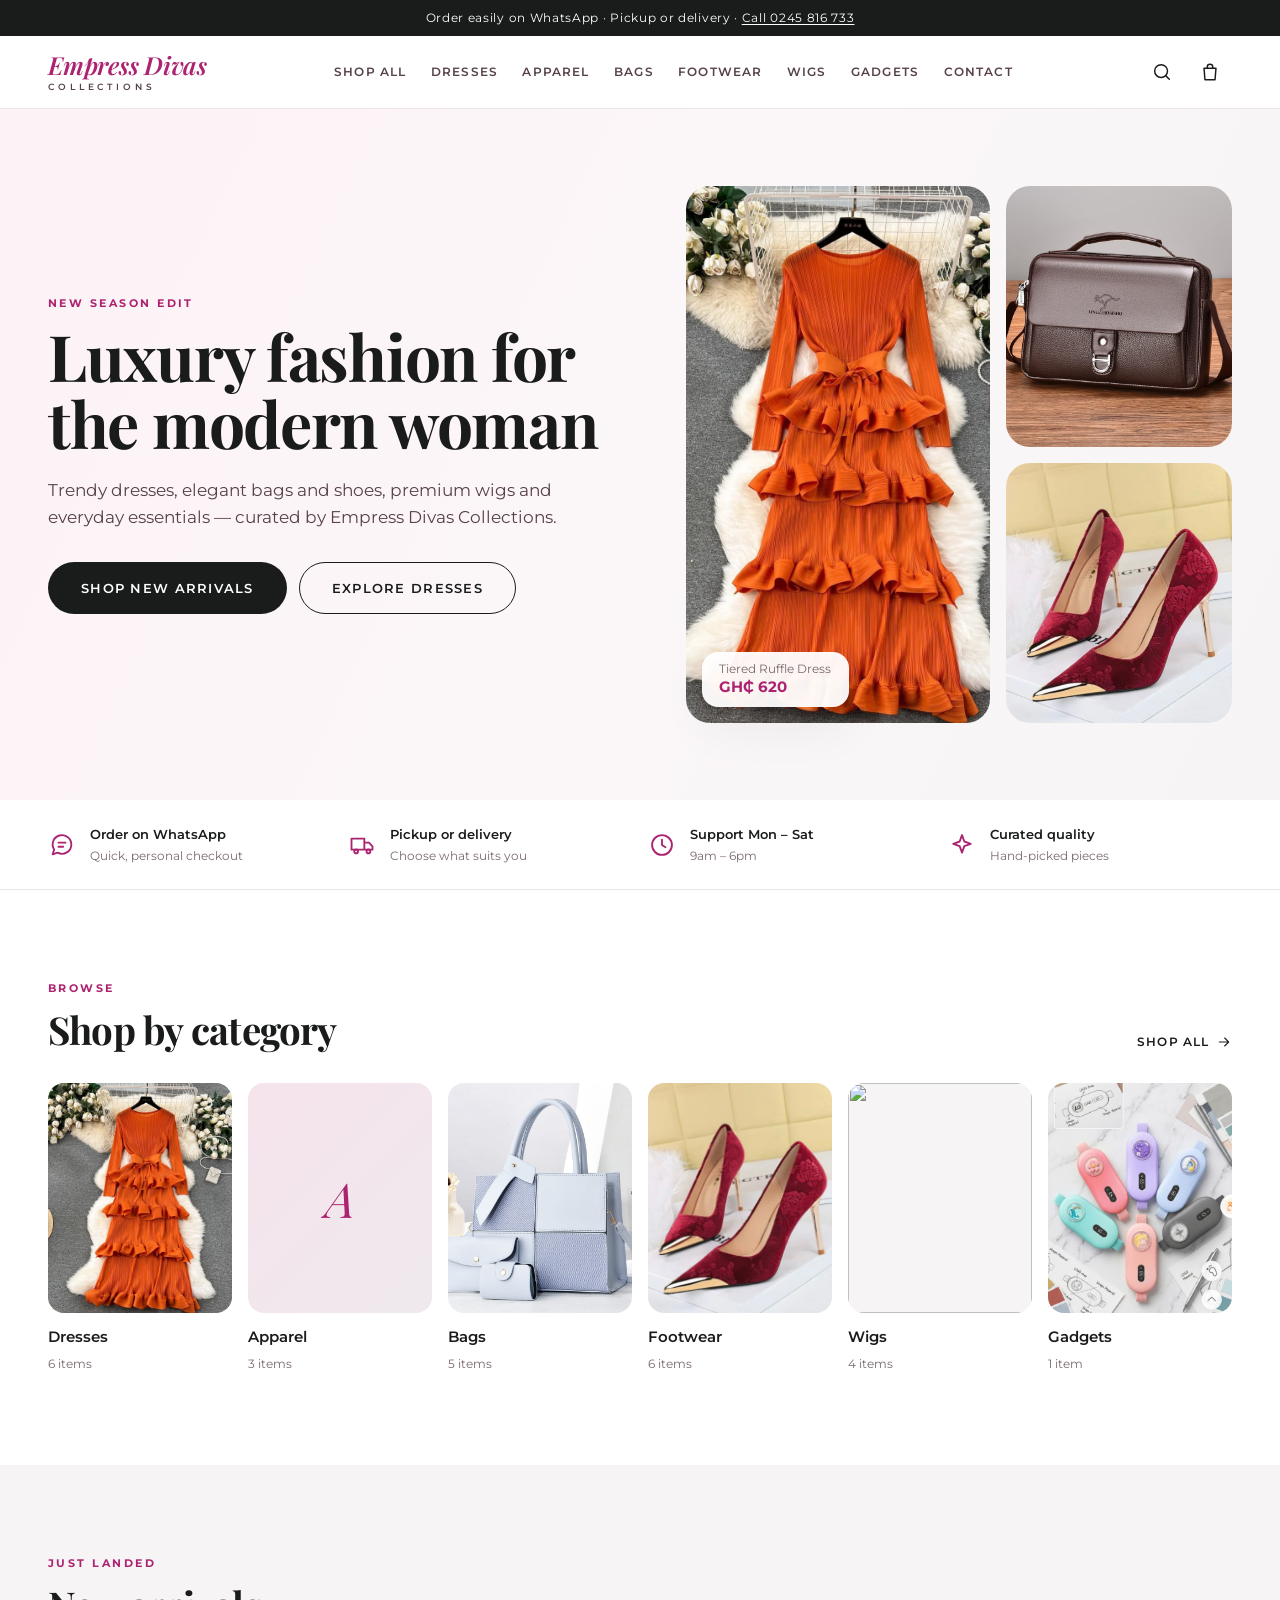
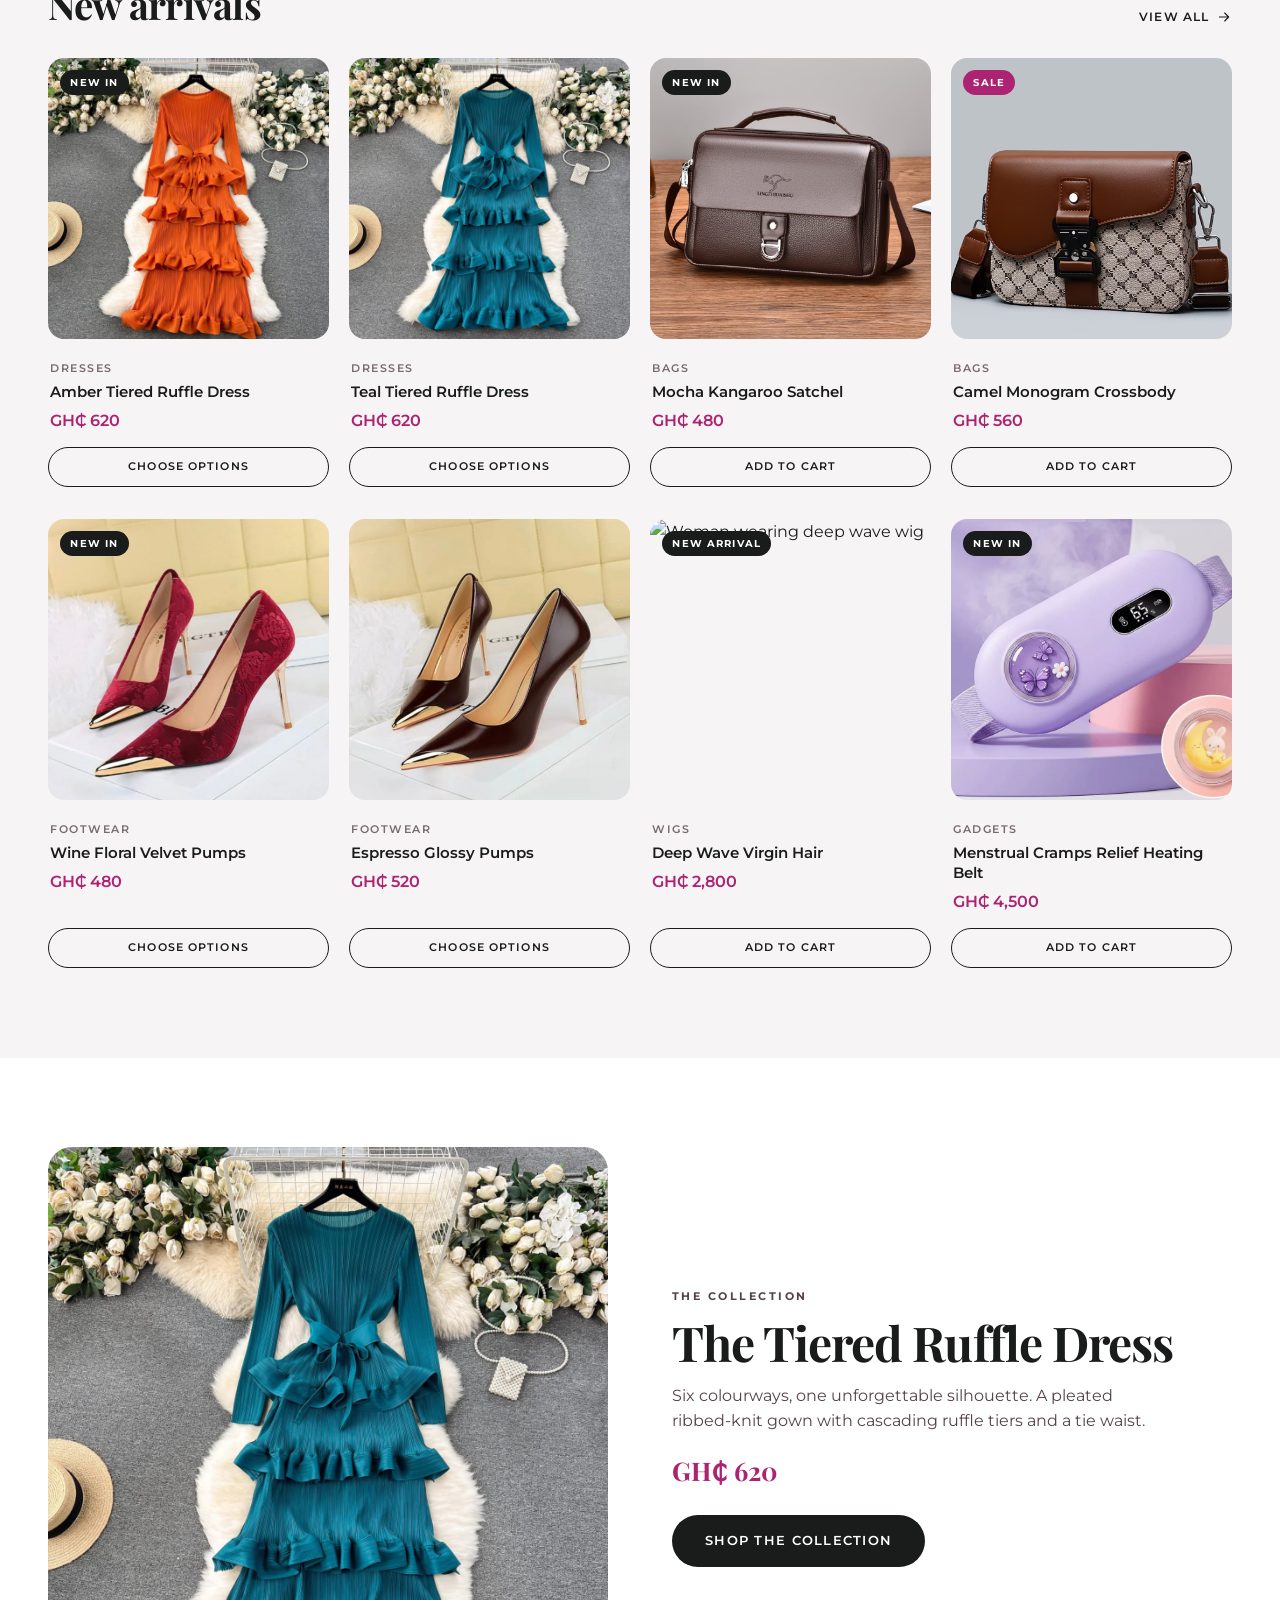
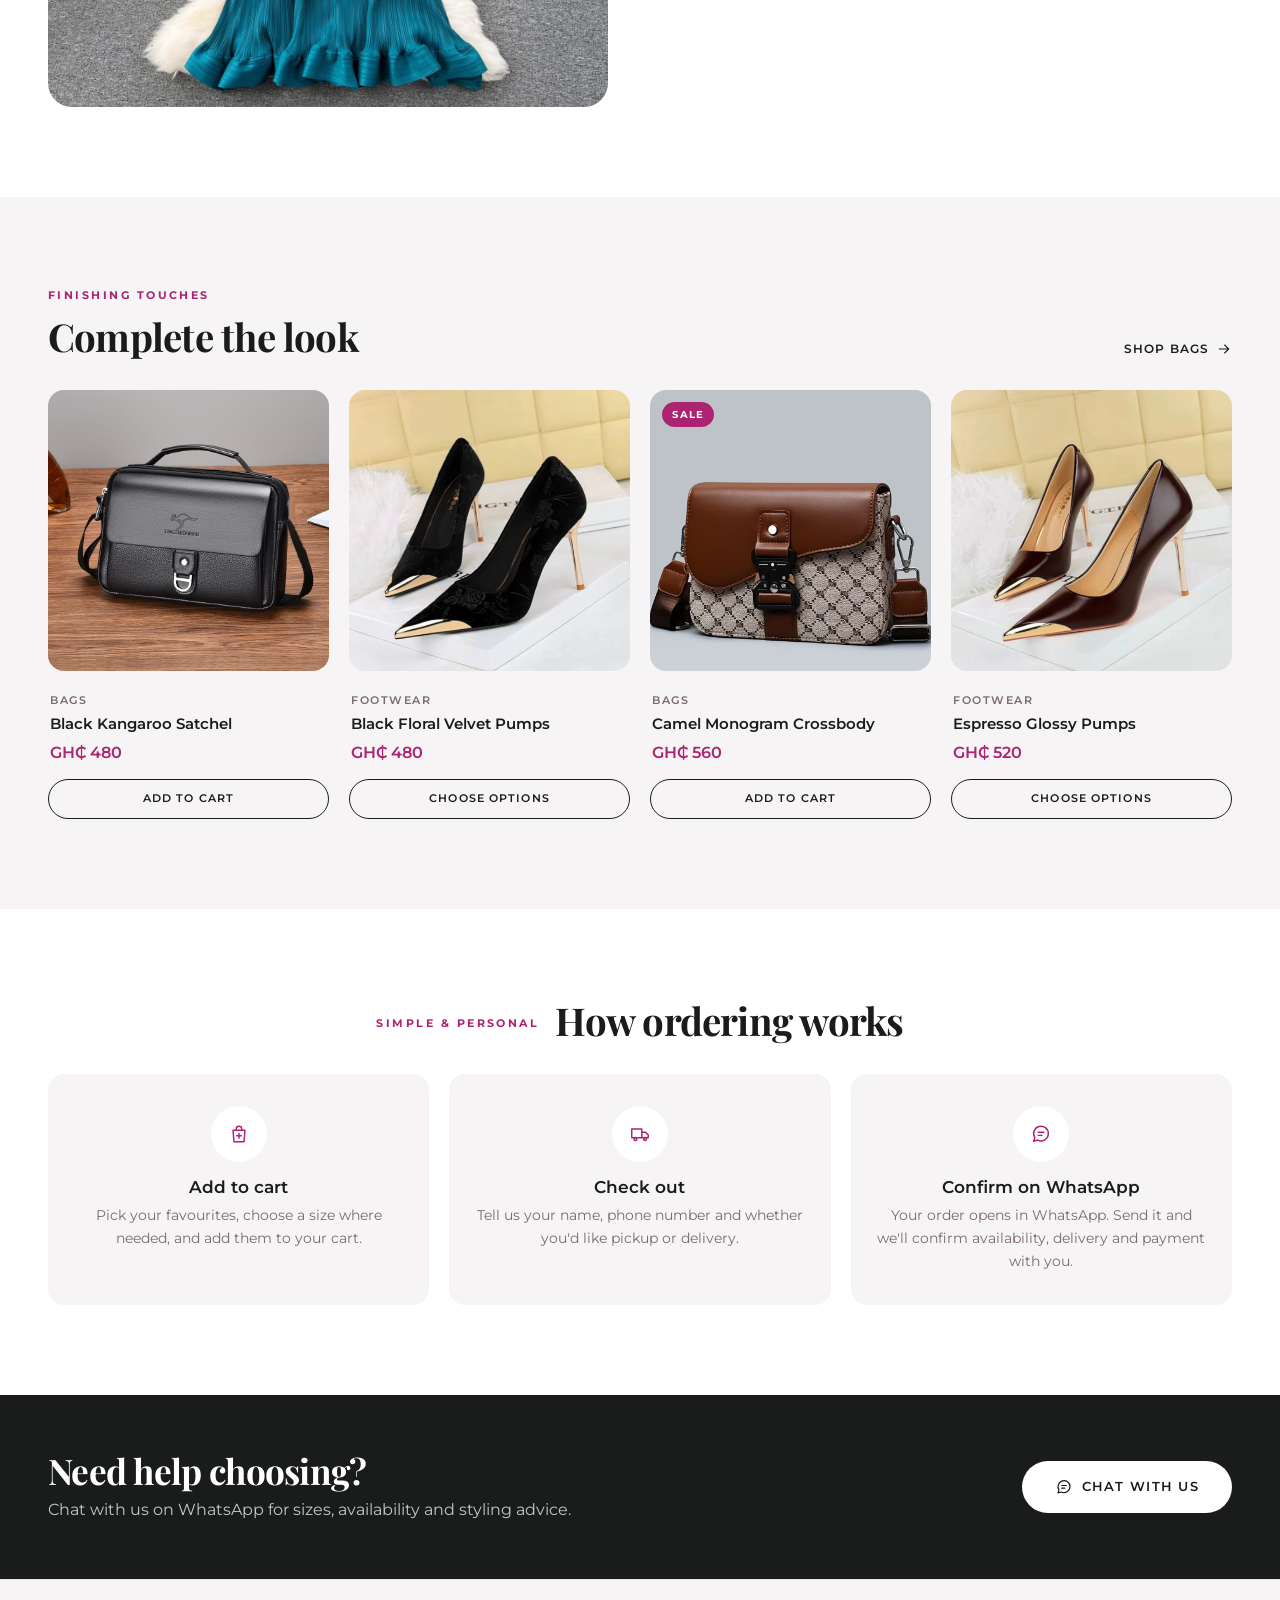
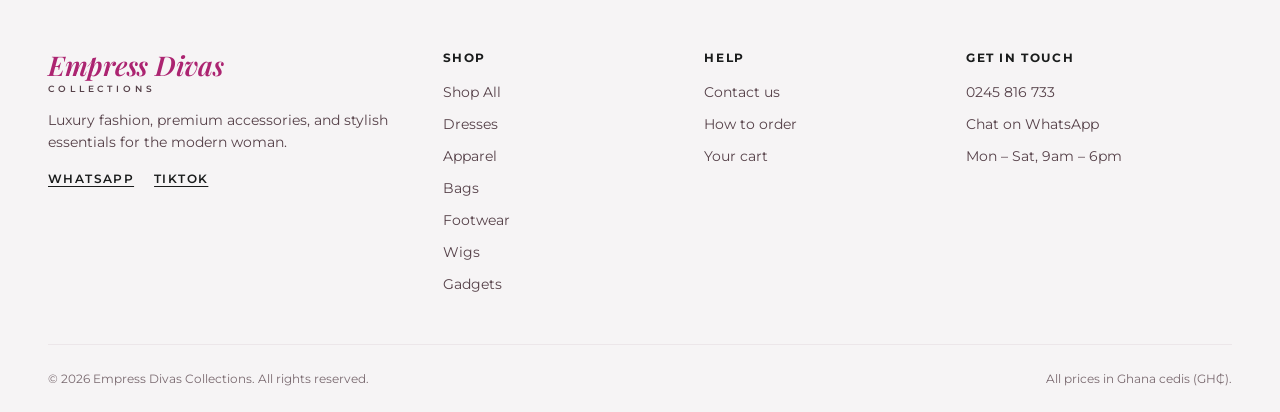
==== index.html @ 786d4119 "Redesign the site as a full e-commerce storefront - Move every product into products-data.js and ren" ====
<!DOCTYPE html>
<html lang="en">
  <head>
    <meta charset="UTF-8" />
    <meta name="viewport" content="width=device-width, initial-scale=1.0" />
    <title>Empress Divas Collections | Luxury Fashion &amp; Accessories</title>
    <meta name="description" content="Luxury fashion, premium accessories, and stylish essentials for the modern woman." />
    <link rel="preconnect" href="https://fonts.googleapis.com" />
    <link rel="preconnect" href="https://fonts.gstatic.com" crossorigin />
    <link href="https://fonts.googleapis.com/css2?family=Montserrat:wght@400;500;600;700&family=Playfair+Display:ital,wght@0,600;0,700;1,600;1,700&display=swap" rel="stylesheet" />
    <link rel="stylesheet" href="styles.css" />
    <script>
      // Skip the splash before first paint if it already played this session.
      try {
        if (sessionStorage.getItem('empress_intro_shown')) document.documentElement.classList.add('no-intro');
      } catch (e) {}
    </script>
  </head>
  <body class="page-home">
    <div class="site-intro" id="site-intro" aria-hidden="true">
      <div class="site-intro-sparkle site-intro-sparkle-1">✦</div>
      <div class="site-intro-sparkle site-intro-sparkle-2">✦</div>
      <div class="site-intro-sparkle site-intro-sparkle-3">✦</div>
      <div class="site-intro-mark">
        <span class="site-intro-word">Empress Divas</span>
        <span class="site-intro-rule"></span>
        <span class="site-intro-tag">Collections</span>
      </div>
    </div>

    <a class="skip-link" href="#main">Skip to content</a>

    <div class="announcement">
      <p>Order easily on WhatsApp &middot; Pickup or delivery<span class="announcement-extra"> &middot; <a href="tel:0245816733">Call 0245 816 733</a></span></p>
    </div>

    <header class="site-header">
      <div class="container header-inner">
        <button class="icon-btn menu-toggle" type="button" aria-label="Open menu" aria-controls="mobile-nav" aria-expanded="false" data-drawer-open="mobile-nav">
          <span class="hamburger" aria-hidden="true"><span></span><span></span><span></span></span>
        </button>

        <a href="index.html" class="logo" aria-label="Empress Divas Collections, home">
          <span class="logo-word">Empress Divas</span>
          <span class="logo-sub">Collections</span>
        </a>

        <nav class="main-nav" aria-label="Main">
          <ul>
            <li><a href="shop.html">Shop All</a></li>
            <li><a href="dresses.html">Dresses</a></li>
            <li><a href="products.html">Apparel</a></li>
            <li><a href="bag_mainpage.html">Bags</a></li>
            <li><a href="footwearmp.html">Footwear</a></li>
            <li><a href="wigsmain.html">Wigs</a></li>
            <li><a href="gadgets.html">Gadgets</a></li>
            <li><a href="contact.html">Contact</a></li>
          </ul>
        </nav>

        <div class="header-actions">
          <button class="icon-btn" type="button" aria-label="Search" aria-controls="search-panel" aria-expanded="false" data-search-toggle>
            <svg class="icon" viewBox="0 0 24 24" fill="none" stroke="currentColor" stroke-width="1.6" stroke-linecap="round" stroke-linejoin="round" aria-hidden="true"><circle cx="11" cy="11" r="7"/><path d="m20 20-3.5-3.5"/></svg>
          </button>
          <a href="cart.html" class="icon-btn cart-btn" aria-label="Cart" data-cart-open>
            <svg class="icon" viewBox="0 0 24 24" fill="none" stroke="currentColor" stroke-width="1.6" stroke-linecap="round" stroke-linejoin="round" aria-hidden="true"><path d="M5.5 8h13l-1 12.5h-11L5.5 8Z"/><path d="M9 8V6.5a3 3 0 0 1 6 0V8"/></svg>
            <span class="cart-count" data-cart-count hidden>0</span>
          </a>
        </div>
      </div>

      <div class="search-panel" id="search-panel" hidden>
        <form class="container search-form" action="shop.html" role="search">
          <label class="visually-hidden" for="site-search">Search products</label>
          <input id="site-search" type="search" name="q" placeholder="Search dresses, bags, wigs…" autocomplete="off" />
          <button class="btn btn-primary" type="submit">Search</button>
        </form>
      </div>
    </header>

    <div class="drawer drawer-left" id="mobile-nav" aria-label="Menu">
      <div class="drawer-head">
        <span class="drawer-title">Menu</span>
        <button class="icon-btn" type="button" aria-label="Close menu" data-drawer-close><svg class="icon" viewBox="0 0 24 24" fill="none" stroke="currentColor" stroke-width="1.6" stroke-linecap="round" stroke-linejoin="round" aria-hidden="true"><path d="M6 6l12 12M18 6 6 18"/></svg></button>
      </div>
      <nav class="drawer-body mobile-nav" aria-label="Mobile">
        <ul>
          <li><a href="shop.html">Shop All</a></li>
          <li><a href="dresses.html">Dresses</a></li>
          <li><a href="products.html">Apparel</a></li>
          <li><a href="bag_mainpage.html">Bags</a></li>
          <li><a href="footwearmp.html">Footwear</a></li>
          <li><a href="wigsmain.html">Wigs</a></li>
          <li><a href="gadgets.html">Gadgets</a></li>
          <li><a href="contact.html">Contact</a></li>
        </ul>
      </nav>
      <div class="drawer-foot mobile-nav-foot">
        <a href="https://wa.me/233245816733" target="_blank" rel="noopener"><svg class="icon" viewBox="0 0 24 24" fill="none" stroke="currentColor" stroke-width="1.6" stroke-linecap="round" stroke-linejoin="round" aria-hidden="true"><path d="M20 11.5a8 8 0 0 1-11.7 7.1L4 20l1.3-4.1A8 8 0 1 1 20 11.5Z"/><path d="M9 10h6M9 13.5h4"/></svg> Chat on WhatsApp</a>
        <a href="tel:0245816733"><svg class="icon" viewBox="0 0 24 24" fill="none" stroke="currentColor" stroke-width="1.6" stroke-linecap="round" stroke-linejoin="round" aria-hidden="true"><path d="M5 4h3.5l2 5-2.4 1.6a11 11 0 0 0 5.3 5.3L15 13.5l5 2V19a2 2 0 0 1-2.2 2A16.5 16.5 0 0 1 3 6.2 2 2 0 0 1 5 4Z"/></svg> 0245 816 733</a>
      </div>
    </div>

    <div class="scrim" data-scrim></div>

    <main id="main" class-="home">
      <section class="hero">
        <div class="container hero-inner">
          <div class="hero-copy">
            <p class="eyebrow">New season edit</p>
            <h1>Luxury fashion for the modern woman</h1>
            <p class="hero-lead">Trendy dresses, elegant bags and shoes, premium wigs and everyday essentials &mdash; curated by Empress Divas Collections.</p>
            <div class="hero-actions">
              <a href="shop.html" class="btn btn-primary btn-lg">Shop new arrivals</a>
              <a href="dresses.html" class="btn btn-outline btn-lg">Explore dresses</a>
            </div>
          </div>
          <div class="hero-media" aria-hidden="true">
            <div class="hero-tile hero-tile-main"><img src="Images/dresses/amber-tiered-ruffle-dress.jpeg" alt="" /></div>
            <div class="hero-tile hero-tile-top"><img src="Images/bags/mocha-kangaroo-satchel-bag.jpeg" alt="" /></div>
            <div class="hero-tile hero-tile-bottom"><img src="Images/footwear/wine-floral-velvet-pointed-pumps.jpeg" alt="" /></div>
            <div class="hero-chip"><span>Tiered Ruffle Dress</span><strong>GH₵ 620</strong></div>
          </div>
        </div>
      </section>

      <section class="perks" aria-label="Why shop with us">
        <ul class="container perks-list">
          <li><svg class="icon" viewBox="0 0 24 24" fill="none" stroke="currentColor" stroke-width="1.6" stroke-linecap="round" stroke-linejoin="round" aria-hidden="true"><path d="M20 11.5a8 8 0 0 1-11.7 7.1L4 20l1.3-4.1A8 8 0 1 1 20 11.5Z"/><path d="M9 10h6M9 13.5h4"/></svg><div><strong>Order on WhatsApp</strong><span>Quick, personal checkout</span></div></li>
          <li><svg class="icon" viewBox="0 0 24 24" fill="none" stroke="currentColor" stroke-width="1.6" stroke-linecap="round" stroke-linejoin="round" aria-hidden="true"><path d="M3 6.5h11v9.5H3zM14 10h4l3 3.2V16h-7"/><circle cx="7" cy="17.5" r="1.6"/><circle cx="17.5" cy="17.5" r="1.6"/></svg><div><strong>Pickup or delivery</strong><span>Choose what suits you</span></div></li>
          <li><svg class="icon" viewBox="0 0 24 24" fill="none" stroke="currentColor" stroke-width="1.6" stroke-linecap="round" stroke-linejoin="round" aria-hidden="true"><circle cx="12" cy="12" r="8.5"/><path d="M12 7.5V12l3 2"/></svg><div><strong>Support Mon – Sat</strong><span>9am – 6pm</span></div></li>
          <li><svg class="icon" viewBox="0 0 24 24" fill="none" stroke="currentColor" stroke-width="1.6" stroke-linecap="round" stroke-linejoin="round" aria-hidden="true"><path d="M12 3.5l2 5.5 5.5 2-5.5 2-2 5.5-2-5.5-5.5-2 5.5-2Z"/></svg><div><strong>Curated quality</strong><span>Hand-picked pieces</span></div></li>
        </ul>
      </section>

      <section class="section">
        <div class="container">
          <div class="section-head">
            <div>
              <p class="eyebrow">Browse</p>
              <h2>Shop by category</h2>
            </div>
            <a href="shop.html" class="link-arrow">Shop all <svg class="icon" viewBox="0 0 24 24" fill="none" stroke="currentColor" stroke-width="1.6" stroke-linecap="round" stroke-linejoin="round" aria-hidden="true"><path d="M5 12h14M13 6l6 6-6 6"/></svg></a>
          </div>
          <div class="category-grid" data-category-grid></div>
        </div>
      </section>

      <section class="section section-tint">
        <div class="container">
          <div class="section-head">
            <div>
              <p class="eyebrow">Just landed</p>
              <h2>New arrivals</h2>
            </div>
            <a href="shop.html" class="link-arrow">View all <svg class="icon" viewBox="0 0 24 24" fill="none" stroke="currentColor" stroke-width="1.6" stroke-linecap="round" stroke-linejoin="round" aria-hidden="true"><path d="M5 12h14M13 6l6 6-6 6"/></svg></a>
          </div>
          <div class="product-grid" data-product-grid data-featured="true" data-limit="8"></div>
        </div>
      </section>

      <section class="section">
        <div class="container promo">
          <div class="promo-media">
            <img src="Images/dresses/teal-tiered-ruffle-dress.jpeg" alt="Teal tiered ruffle dress" loading="lazy" />
          </div>
          <div class="promo-copy">
            <p class="eyebrow">The collection</p>
            <h2>The Tiered Ruffle Dress</h2>
            <p>Six colourways, one unforgettable silhouette. A pleated ribbed-knit gown with cascading ruffle tiers and a tie waist.</p>
            <p class="promo-price">GH₵ 620</p>
            <a href="dresses.html" class="btn btn-primary btn-lg">Shop the collection</a>
          </div>
        </div>
      </section>

      <section class="section section-tint">
        <div class="container">
          <div class="section-head">
            <div>
              <p class="eyebrow">Finishing touches</p>
              <h2>Complete the look</h2>
            </div>
            <a href="bag_mainpage.html" class="link-arrow">Shop bags <svg class="icon" viewBox="0 0 24 24" fill="none" stroke="currentColor" stroke-width="1.6" stroke-linecap="round" stroke-linejoin="round" aria-hidden="true"><path d="M5 12h14M13 6l6 6-6 6"/></svg></a>
          </div>
          <div class="product-grid" data-product-grid data-ids="b2,s3,b4,s6"></div>
        </div>
      </section>


      <section class="section how-to-order" id="how-to-order">
        <div class="container">
          <div class="section-head section-head-center">
            <p class="eyebrow">Simple &amp; personal</p>
            <h2>How ordering works</h2>
          </div>
          <ol class="steps">
            <li class="step">
              <span class="step-icon"><svg class="icon" viewBox="0 0 24 24" fill="none" stroke="currentColor" stroke-width="1.6" stroke-linecap="round" stroke-linejoin="round" aria-hidden="true"><path d="M5.5 8h13l-1 12.5h-11L5.5 8Z"/><path d="M9 8V6.5a3 3 0 0 1 6 0V8"/><path d="M12 11.5v5M9.5 14h5"/></svg></span>
              <h3>Add to cart</h3>
              <p>Pick your favourites, choose a size where needed, and add them to your cart.</p>
            </li>
            <li class="step">
              <span class="step-icon"><svg class="icon" viewBox="0 0 24 24" fill="none" stroke="currentColor" stroke-width="1.6" stroke-linecap="round" stroke-linejoin="round" aria-hidden="true"><path d="M3 6.5h11v9.5H3zM14 10h4l3 3.2V16h-7"/><circle cx="7" cy="17.5" r="1.6"/><circle cx="17.5" cy="17.5" r="1.6"/></svg></span>
              <h3>Check out</h3>
              <p>Tell us your name, phone number and whether you'd like pickup or delivery.</p>
            </li>
            <li class="step">
              <span class="step-icon"><svg class="icon" viewBox="0 0 24 24" fill="none" stroke="currentColor" stroke-width="1.6" stroke-linecap="round" stroke-linejoin="round" aria-hidden="true"><path d="M20 11.5a8 8 0 0 1-11.7 7.1L4 20l1.3-4.1A8 8 0 1 1 20 11.5Z"/><path d="M9 10h6M9 13.5h4"/></svg></span>
              <h3>Confirm on WhatsApp</h3>
              <p>Your order opens in WhatsApp. Send it and we'll confirm availability, delivery and payment with you.</p>
            </li>
          </ol>
        </div>
      </section>


      <section class="help-band">
        <div class="container help-band-inner">
          <div>
            <h2>Need help choosing?</h2>
            <p>Chat with us on WhatsApp for sizes, availability and styling advice.</p>
          </div>
          <a href="https://wa.me/233245816733" target="_blank" rel="noopener" class="btn btn-light btn-lg"><svg class="icon" viewBox="0 0 24 24" fill="none" stroke="currentColor" stroke-width="1.6" stroke-linecap="round" stroke-linejoin="round" aria-hidden="true"><path d="M20 11.5a8 8 0 0 1-11.7 7.1L4 20l1.3-4.1A8 8 0 1 1 20 11.5Z"/><path d="M9 10h6M9 13.5h4"/></svg> Chat with us</a>
        </div>
      </section>
    </main>

    <footer class="site-footer">
      <div class="container footer-grid">
        <div class="footer-brand">
          <a href="index.html" class="logo logo-footer">
            <span class="logo-word">Empress Divas</span>
            <span class="logo-sub">Collections</span>
          </a>
          <p>Luxury fashion, premium accessories, and stylish essentials for the modern woman.</p>
          <div class="footer-social">
            <a href="https://wa.me/233245816733" target="_blank" rel="noopener">WhatsApp</a>
            <a href="#">TikTok</a>
          </div>
        </div>

        <div>
          <h2 class="footer-heading">Shop</h2>
          <ul class="footer-list">
            <li><a href="shop.html">Shop All</a></li>
            <li><a href="dresses.html">Dresses</a></li>
            <li><a href="products.html">Apparel</a></li>
            <li><a href="bag_mainpage.html">Bags</a></li>
            <li><a href="footwearmp.html">Footwear</a></li>
            <li><a href="wigsmain.html">Wigs</a></li>
            <li><a href="gadgets.html">Gadgets</a></li>
          </ul>
        </div>

        <div>
          <h2 class="footer-heading">Help</h2>
          <ul class="footer-list">
            <li><a href="contact.html">Contact us</a></li>
            <li><a href="contact.html#how-to-order">How to order</a></li>
            <li><a href="cart.html">Your cart</a></li>
          </ul>
        </div>

        <div>
          <h2 class="footer-heading">Get in touch</h2>
          <ul class="footer-list">
            <li><a href="tel:0245816733">0245 816 733</a></li>
            <li><a href="https://wa.me/233245816733" target="_blank" rel="noopener">Chat on WhatsApp</a></li>
            <li>Mon – Sat, 9am – 6pm</li>
          </ul>
        </div>
      </div>

      <div class="container footer-bottom">
        <p>&copy; <span data-year>2026</span> Empress Divas Collections. All rights reserved.</p>
        <p>All prices in Ghana cedis (GH₵).</p>
      </div>
    </footer>

    <script src="products-data.js"></script>
    <script src="script.js"></script>
  </body>
</html>
---- styles.css ----
/* Empress Divas Collections — storefront styles (see DESIGN.md) */

:root {
  --ink: #1a1c1c;
  --ink-soft: #564149;
  --muted: #7a6a70;
  --line: #ece6e9;
  --surface: #ffffff;
  --surface-alt: #f6f4f5;
  --pink: #ac2471;
  --pink-bright: #ff69b4;
  --pink-soft: #ffd8e6;
  --pink-wash: #fdf2f6;
  --whatsapp: #128c4a;
  --whatsapp-dark: #0e723c;
  --success: #1d7a46;
  --error: #ba1a1a;

  --font-display: 'Playfair Display', Georgia, serif;
  --font-body: 'Montserrat', system-ui, -apple-system, 'Segoe UI', sans-serif;

  --radius-sm: 0.5rem;
  --radius-md: 0.75rem;
  --radius-lg: 1rem;
  --radius-xl: 1.5rem;
  --radius-full: 9999px;

  --gutter: clamp(20px, 4vw, 48px);
  --header-h: 72px;
  --shadow-soft: 0 20px 50px rgba(26, 28, 28, 0.06);
  --shadow-hover: 0 24px 50px rgba(172, 36, 113, 0.1);
  --ease: cubic-bezier(0.2, 0.7, 0.3, 1);
}

/* ---------- Base ---------- */
*, *::before, *::after { box-sizing: border-box; }

html {
  scroll-behavior: smooth;
  scroll-padding-top: calc(var(--header-h) + 16px);
  -webkit-text-size-adjust: 100%;
}

html.scroll-locked { overflow: hidden; }

body {
  margin: 0;
  font-family: var(--font-body);
  font-size: 1rem;
  line-height: 1.6;
  color: var(--ink);
  background: var(--surface);
  -webkit-font-smoothing: antialiased;
}

img { display: block; max-width: 100%; }
a { color: inherit; text-decoration: none; }
button, input, select, textarea { font: inherit; color: inherit; }
button { cursor: pointer; }
input, select, textarea { accent-color: var(--pink); }

h1, h2, h3 {
  margin: 0 0 0.75rem;
  font-family: var(--font-display);
  font-weight: 700;
  line-height: 1.15;
  letter-spacing: -0.02em;
}

p { margin: 0 0 1rem; }

:focus-visible {
  outline: 2px solid var(--pink);
  outline-offset: 2px;
}

.container {
  width: min(1240px, 100% - 2 * var(--gutter));
  margin-inline: auto;
}

.visually-hidden {
  position: absolute !important;
  width: 1px;
  height: 1px;
  overflow: hidden;
  clip: rect(0 0 0 0);
  white-space: nowrap;
}

.skip-link {
  position: absolute;
  left: 1rem;
  top: -100px;
  z-index: 2000;
  padding: 0.75rem 1rem;
  background: var(--ink);
  color: #fff;
  border-radius: var(--radius-sm);
}
.skip-link:focus { top: 1rem; }

.icon {
  width: 22px;
  height: 22px;
  flex-shrink: 0;
}

[hidden] { display: none !important; }

/* ---------- Buttons ---------- */
.btn {
  display: inline-flex;
  align-items: center;
  justify-content: center;
  gap: 0.55rem;
  min-height: 46px;
  padding: 0.75rem 1.6rem;
  border: 1px solid transparent;
  border-radius: var(--radius-full);
  background: transparent;
  font-size: 0.78rem;
  font-weight: 600;
  letter-spacing: 0.1em;
  text-transform: uppercase;
  line-height: 1.2;
  text-align: center;
  transition: background 0.2s ease, color 0.2s ease, border-color 0.2s ease, transform 0.2s ease;
}
.btn .icon { width: 18px; height: 18px; }
.btn:active { transform: scale(0.98); }

.btn-primary { background: var(--ink); color: #fff; }
.btn-primary:hover { background: var(--pink); }

.btn-outline { border-color: var(--ink); color: var(--ink); }
.btn-outline:hover { background: var(--ink); color: #fff; }

.btn-light { background: #fff; color: var(--ink); }
.btn-light:hover { background: var(--pink-soft); }

.btn-whatsapp { background: var(--whatsapp); color: #fff; }
.btn-whatsapp:hover { background: var(--whatsapp-dark); }

.btn-link {
  min-height: 0;
  padding: 0.5rem 0;
  border: 0;
  text-transform: none;
  letter-spacing: 0;
  font-size: 0.88rem;
  font-weight: 500;
  text-decoration: underline;
  text-underline-offset: 3px;
}
.btn-link:hover { color: var(--pink); }

.btn-sm { min-height: 40px; padding: 0.5rem 1rem; font-size: 0.7rem; }
.btn-lg { min-height: 52px; padding: 0.95rem 2rem; font-size: 0.8rem; }
.btn-block { width: 100%; }

.btn.is-added { background: var(--ink); border-color: var(--ink); color: #fff; }
.btn-primary.is-added { background: var(--success); }

.link-btn {
  padding: 0;
  border: 0;
  background: none;
  color: var(--muted);
  font-size: 0.8rem;
  text-decoration: underline;
  text-underline-offset: 3px;
}
.link-btn:hover { color: var(--pink); }

.link-arrow {
  display: inline-flex;
  align-items: center;
  gap: 0.4rem;
  font-size: 0.75rem;
  font-weight: 600;
  letter-spacing: 0.1em;
  text-transform: uppercase;
  white-space: nowrap;
}
.link-arrow .icon { width: 16px; height: 16px; transition: transform 0.2s ease; }
.link-arrow:hover { color: var(--pink); }
.link-arrow:hover .icon { transform: translateX(3px); }
.link-back .icon { transform: rotate(180deg); }
.link-back:hover .icon { transform: rotate(180deg) translateX(3px); }

.icon-btn {
  position: relative;
  display: inline-flex;
  align-items: center;
  justify-content: center;
  width: 44px;
  height: 44px;
  padding: 0;
  border: 0;
  border-radius: var(--radius-full);
  background: transparent;
  color: var(--ink);
  transition: background 0.2s ease, color 0.2s ease;
}
.icon-btn:hover { background: var(--pink-wash); color: var(--pink); }

/* ---------- Announcement + header ---------- */
.announcement {
  background: var(--ink);
  color: #fff;
  text-align: center;
  font-size: 0.72rem;
  letter-spacing: 0.06em;
  padding: 0.55rem var(--gutter);
}
.announcement p { margin: 0; }
.announcement a { text-decoration: underline; text-underline-offset: 2px; }

.site-header {
  position: sticky;
  top: 0;
  z-index: 1000;
  background: rgba(255, 255, 255, 0.96);
  backdrop-filter: blur(12px);
  border-bottom: 1px solid var(--line);
}

.header-inner {
  display: grid;
  grid-template-columns: auto 1fr auto;
  align-items: center;
  gap: 1.5rem;
  min-height: var(--header-h);
}

.menu-toggle { display: none; }

.logo {
  display: inline-flex;
  flex-direction: column;
  line-height: 1;
  white-space: nowrap;
}
.logo-word {
  font-family: var(--font-display);
  font-style: italic;
  font-weight: 600;
  font-size: 1.55rem;
  color: var(--pink);
  letter-spacing: -0.01em;
}
.logo-sub {
  margin-top: 0.3rem;
  font-size: 0.58rem;
  font-weight: 600;
  letter-spacing: 0.42em;
  text-transform: uppercase;
  color: var(--ink-soft);
}

.main-nav ul {
  display: flex;
  justify-content: center;
  gap: clamp(1rem, 1.9vw, 2rem);
  margin: 0;
  padding: 0;
  list-style: none;
}
.main-nav a {
  position: relative;
  display: block;
  padding: 0.5rem 0;
  font-size: 0.74rem;
  font-weight: 600;
  letter-spacing: 0.1em;
  text-transform: uppercase;
  white-space: nowrap;
  color: var(--ink-soft);
  transition: color 0.2s ease;
}
.main-nav a::after {
  content: "";
  position: absolute;
  left: 0;
  right: 0;
  bottom: 0.15rem;
  height: 1.5px;
  background: currentColor;
  transform: scaleX(0);
  transform-origin: left;
  transition: transform 0.25s var(--ease);
}
.main-nav a:hover,
.main-nav a[aria-current="page"] { color: var(--pink); }
.main-nav a:hover::after,
.main-nav a[aria-current="page"]::after { transform: scaleX(1); }

.header-actions {
  display: flex;
  align-items: center;
  justify-content: flex-end;
  gap: 0.25rem;
}

.cart-count {
  position: absolute;
  top: 3px;
  right: 1px;
  min-width: 18px;
  height: 18px;
  padding: 0 5px;
  border-radius: var(--radius-full);
  background: var(--pink);
  color: #fff;
  font-size: 0.62rem;
  font-weight: 700;
  line-height: 18px;
  text-align: center;
}

.search-panel {
  border-top: 1px solid var(--line);
  background: #fff;
  padding: 1rem 0;
  animation: slideDown 0.22s var(--ease);
}
.search-form {
  display: flex;
  gap: 0.75rem;
}
.search-form input { flex: 1; }

.hamburger {
  position: relative;
  display: block;
  width: 22px;
  height: 16px;
}
.hamburger span {
  position: absolute;
  left: 0;
  width: 100%;
  height: 2px;
  border-radius: 2px;
  background: currentColor;
}
.hamburger span:nth-child(1) { top: 0; }
.hamburger span:nth-child(2) { top: 7px; width: 70%; }
.hamburger span:nth-child(3) { top: 14px; }

/* ---------- Drawers ---------- */
.drawer {
  position: fixed;
  top: 0;
  bottom: 0;
  z-index: 1100;
  display: flex;
  flex-direction: column;
  width: min(400px, 88vw);
  background: #fff;
  box-shadow: 0 0 60px rgba(26, 28, 28, 0.18);
  visibility: hidden;
  transition: transform 0.32s var(--ease), visibility 0s linear 0.32s;
}
.drawer-left { left: 0; transform: translateX(-100%); }
.drawer-right { right: 0; transform: translateX(100%); }
.drawer.is-open {
  visibility: visible;
  transform: translateX(0);
  transition: transform 0.32s var(--ease);
}

.drawer-head {
  display: flex;
  align-items: center;
  justify-content: space-between;
  gap: 1rem;
  padding: 0.75rem 0.75rem 0.75rem 1.25rem;
  border-bottom: 1px solid var(--line);
}
.drawer-title {
  font-size: 0.78rem;
  font-weight: 700;
  letter-spacing: 0.12em;
  text-transform: uppercase;
}
.drawer-count { color: var(--muted); font-weight: 500; }
.drawer-body {
  flex: 1;
  overflow-y: auto;
  padding: 0.5rem 1.25rem 1.25rem;
}
.drawer-foot {
  display: grid;
  gap: 0.6rem;
  padding: 1.25rem;
  border-top: 1px solid var(--line);
}
.drawer-foot:empty { display: none; }

.scrim {
  position: fixed;
  inset: 0;
  z-index: 1050;
  background: rgba(26, 28, 28, 0.45);
  opacity: 0;
  visibility: hidden;
  transition: opacity 0.3s ease, visibility 0s linear 0.3s;
}
.scrim.is-open {
  opacity: 1;
  visibility: visible;
  transition: opacity 0.3s ease;
}

.mobile-nav ul { margin: 0; padding: 0; list-style: none; }
.mobile-nav a {
  display: flex;
  align-items: center;
  justify-content: space-between;
  padding: 1rem 0;
  border-bottom: 1px solid var(--line);
  font-size: 0.88rem;
  font-weight: 600;
  letter-spacing: 0.08em;
  text-transform: uppercase;
}
.mobile-nav a[aria-current="page"] { color: var(--pink); }
.mobile-nav-foot a {
  display: flex;
  align-items: center;
  gap: 0.75rem;
  padding: 0.4rem 0;
  font-size: 0.9rem;
  color: var(--ink-soft);
}
.mobile-nav-foot .icon { color: var(--pink); }

/* ---------- Shared section bits ---------- */
.section { padding: clamp(3.5rem, 7vw, 6rem) 0; }
.section-tint { background: var(--surface-alt); }

.section-head {
  display: flex;
  align-items: flex-end;
  justify-content: space-between;
  gap: 1rem;
  margin-bottom: 2rem;
}
.section-head h2 { margin: 0; font-size: clamp(1.75rem, 3vw, 2.5rem); }
.section-head-center { justify-content: center; text-align: center; }

.eyebrow {
  margin: 0 0 0.6rem;
  font-size: 0.7rem;
  font-weight: 700;
  letter-spacing: 0.22em;
  text-transform: uppercase;
  color: var(--pink);
}

.card {
  background: #fff;
  border-radius: var(--radius-lg);
  box-shadow: var(--shadow-soft);
  padding: clamp(1.25rem, 3vw, 2rem);
}

.badge {
  position: absolute;
  top: 0.75rem;
  left: 0.75rem;
  z-index: 2;
  padding: 0.3rem 0.65rem;
  border-radius: var(--radius-full);
  background: var(--ink);
  color: #fff;
  font-size: 0.6rem;
  font-weight: 700;
  letter-spacing: 0.12em;
  text-transform: uppercase;
  pointer-events: none;
}
.badge-sale { background: var(--pink); }

.img-placeholder {
  display: grid;
  place-items: center;
  width: 100%;
  height: 100%;
  background: linear-gradient(135deg, #f6e3ec, #efe9ee);
  color: var(--pink);
  font-family: var(--font-display);
  font-style: italic;
  font-size: 3rem;
}

.breadcrumb {
  display: flex;
  flex-wrap: wrap;
  align-items: center;
  gap: 0.5rem;
  margin-bottom: 1rem;
  font-size: 0.78rem;
  color: var(--muted);
}
.breadcrumb a:hover { color: var(--pink); }
.breadcrumb [aria-current] { color: var(--ink); }

/* ---------- Hero ---------- */
.hero {
  background: linear-gradient(115deg, var(--pink-wash) 0%, #fbf7f9 55%, var(--surface-alt) 100%);
  padding: clamp(2.5rem, 6vw, 5rem) 0;
  overflow: hidden;
}
.hero-inner {
  display: grid;
  grid-template-columns: 1.05fr 1fr;
  align-items: center;
  gap: clamp(2rem, 5vw, 4rem);
}
.hero h1 {
  font-size: clamp(2.4rem, 5vw, 4rem);
  line-height: 1.05;
  margin-bottom: 1.25rem;
}
.hero-lead {
  max-width: 34rem;
  font-size: 1.05rem;
  color: var(--ink-soft);
  margin-bottom: 2rem;
}
.hero-actions { display: flex; flex-wrap: wrap; gap: 0.75rem; }

.hero-copy > * { animation: fadeUp 0.7s var(--ease) both; }
.hero-copy > :nth-child(2) { animation-delay: 0.08s; }
.hero-copy > :nth-child(3) { animation-delay: 0.16s; }
.hero-copy > :nth-child(4) { animation-delay: 0.24s; }

.hero-media {
  position: relative;
  display: grid;
  grid-template-columns: 1.35fr 1fr;
  grid-template-rows: 1fr 1fr;
  gap: 1rem;
  height: clamp(340px, 42vw, 540px);
  animation: fadeUp 0.8s var(--ease) 0.15s both;
}
.hero-tile {
  overflow: hidden;
  border-radius: var(--radius-xl);
  background: var(--surface-alt);
}
.hero-tile img { width: 100%; height: 100%; object-fit: cover; }
.hero-tile-main { grid-row: span 2; }
.hero-chip {
  position: absolute;
  left: 1rem;
  bottom: 1rem;
  display: flex;
  flex-direction: column;
  padding: 0.65rem 1.1rem;
  border-radius: var(--radius-lg);
  background: rgba(255, 255, 255, 0.95);
  box-shadow: var(--shadow-soft);
  line-height: 1.3;
}
.hero-chip span { font-size: 0.72rem; color: var(--muted); }
.hero-chip strong { font-size: 0.95rem; color: var(--pink); }

/* ---------- Perks ---------- */
.perks { border-bottom: 1px solid var(--line); }
.perks-list {
  display: grid;
  grid-template-columns: repeat(4, 1fr);
  gap: 1rem;
  margin-block: 0;
  padding: 1.5rem 0;
  list-style: none;
}
.perks-list li {
  display: flex;
  align-items: center;
  gap: 0.85rem;
}
.perks-list .icon { width: 28px; height: 28px; color: var(--pink); }
.perks-list strong { display: block; font-size: 0.84rem; font-weight: 600; }
.perks-list span { display: block; font-size: 0.76rem; color: var(--muted); }

/* ---------- Categories ---------- */
.category-grid {
  display: grid;
  grid-template-columns: repeat(6, minmax(0, 1fr));
  gap: 1rem;
}
.category-tile { display: block; }
.category-media {
  display: block;
  aspect-ratio: 4 / 5;
  overflow: hidden;
  border-radius: var(--radius-lg);
  background: var(--surface-alt);
}
.category-media img {
  width: 100%;
  height: 100%;
  object-fit: cover;
  transition: transform 0.5s var(--ease);
}
.category-tile:hover .category-media img { transform: scale(1.05); }
.category-label { display: block; padding-top: 0.75rem; }
.category-label strong { display: block; font-size: 0.95rem; font-weight: 600; }
.category-label span { font-size: 0.76rem; color: var(--muted); }
.category-tile:hover strong { color: var(--pink); }

/* ---------- Product grid + card ---------- */
.product-grid {
  display: grid;
  grid-template-columns: repeat(4, minmax(0, 1fr));
  gap: 2rem 1.25rem;
}
.product-grid-listing { grid-template-columns: repeat(3, minmax(0, 1fr)); }

.product-card {
  position: relative;
  display: flex;
  flex-direction: column;
  min-width: 0;
}
.product-media {
  display: block;
  aspect-ratio: 1 / 1;
  overflow: hidden;
  border-radius: var(--radius-lg);
  background: var(--surface-alt);
  transition: box-shadow 0.3s ease, transform 0.3s var(--ease);
}
.product-media img {
  width: 100%;
  height: 100%;
  object-fit: cover;
  transition: transform 0.5s var(--ease);
}
.product-card:hover .product-media { box-shadow: var(--shadow-hover); transform: translateY(-4px); }
.product-card:hover .product-media img { transform: scale(1.04); }

.product-info { padding: 0.9rem 0.15rem 0.85rem; flex: 1; }
.product-cat {
  display: inline-block;
  margin: 0 0 0.3rem;
  font-size: 0.66rem;
  font-weight: 600;
  letter-spacing: 0.14em;
  text-transform: uppercase;
  color: var(--muted);
}
.product-name {
  margin: 0 0 0.35rem;
  font-family: var(--font-body);
  font-size: 0.93rem;
  font-weight: 600;
  line-height: 1.35;
  letter-spacing: 0;
  display: -webkit-box;
  -webkit-line-clamp: 2;
  -webkit-box-orient: vertical;
  overflow: hidden;
}
.product-name a:hover { color: var(--pink); }
.product-price { margin: 0; font-weight: 600; color: var(--pink); }

/* ---------- Promo ---------- */
.promo {
  display: grid;
  grid-template-columns: 1fr 1fr;
  align-items: center;
  gap: clamp(2rem, 5vw, 4.5rem);
}
.promo-media {
  overflow: hidden;
  border-radius: var(--radius-xl);
  aspect-ratio: 1 / 1;
}
.promo-media img { width: 100%; height: 100%; object-fit: cover; }
.promo-copy h2 { font-size: clamp(2rem, 4vw, 3rem); }
.promo-copy p { color: var(--ink-soft); max-width: 30rem; }
.promo-copy .promo-price {
  font-family: var(--font-display);
  font-size: 1.6rem;
  font-weight: 700;
  color: var(--pink);
  margin-bottom: 1.5rem;
}

/* ---------- How to order ---------- */
.steps {
  display: grid;
  grid-template-columns: repeat(3, 1fr);
  gap: 1.25rem;
  margin: 0;
  padding: 0;
  list-style: none;
}
.step {
  padding: 2rem 1.5rem;
  border-radius: var(--radius-lg);
  background: var(--surface-alt);
  text-align: center;
}
.step-icon {
  display: inline-grid;
  place-items: center;
  width: 56px;
  height: 56px;
  margin-bottom: 1rem;
  border-radius: var(--radius-full);
  background: #fff;
  color: var(--pink);
}
.step h3 { font-family: var(--font-body); font-size: 1.05rem; font-weight: 600; letter-spacing: 0; margin-bottom: 0.4rem; }
.step p { margin: 0; font-size: 0.9rem; color: var(--muted); }

/* ---------- Help band ---------- */
.help-band { background: var(--ink); color: #fff; padding: clamp(2.5rem, 5vw, 3.5rem) 0; }
.help-band-inner {
  display: flex;
  align-items: center;
  justify-content: space-between;
  flex-wrap: wrap;
  gap: 1.5rem;
}
.help-band h2 { margin-bottom: 0.35rem; font-size: clamp(1.6rem, 3vw, 2.2rem); }
.help-band p { margin: 0; color: rgba(255, 255, 255, 0.75); }

/* ---------- Page hero (listing, contact, cart) ---------- */
.page-hero {
  background: linear-gradient(115deg, var(--pink-wash), var(--surface-alt));
  padding: clamp(2rem, 4vw, 3rem) 0;
}
.page-hero h1 {
  margin-bottom: 0.5rem;
  font-size: clamp(2.2rem, 4.5vw, 3.25rem);
  color: var(--pink);
}
.page-hero p { max-width: 42rem; margin: 0; color: var(--ink-soft); }
.page-hero-compact { padding: 1.75rem 0 1.5rem; }
.page-hero-compact h1 { margin: 0; }

/* ---------- Listing ---------- */
.listing {
  display: grid;
  grid-template-columns: 240px minmax(0, 1fr);
  gap: clamp(2rem, 4vw, 3.5rem);
  align-items: start;
  padding: 2.5rem 0 5rem;
}

@media (min-width: 1025px) {
  /* On desktop the filter drawer is a plain sidebar. */
  .filters.drawer {
    position: sticky;
    top: calc(var(--header-h) + 1.5rem);
    z-index: auto;
    width: auto;
    background: none;
    box-shadow: none;
    visibility: visible;
    transform: none;
    transition: none;
  }
  .filters .drawer-head,
  .filters .drawer-foot { display: none; }
  .filters .drawer-body { padding: 0; overflow: visible; }
  .filters-toggle { display: none !important; }
}

.filter-group {
  margin: 0 0 1.75rem;
  padding: 0 0 1.5rem;
  border: 0;
  border-bottom: 1px solid var(--line);
  min-width: 0;
}
.filter-group legend,
.filter-label {
  display: block;
  margin-bottom: 0.75rem;
  padding: 0;
  font-size: 0.7rem;
  font-weight: 700;
  letter-spacing: 0.14em;
  text-transform: uppercase;
  color: var(--ink);
}
.radio-row {
  display: flex;
  align-items: center;
  gap: 0.65rem;
  padding: 0.35rem 0;
  font-size: 0.88rem;
  cursor: pointer;
}
.radio-row input { width: 16px; height: 16px; margin: 0; }
.radio-row:hover { color: var(--pink); }
.filter-count { margin-left: auto; font-size: 0.75rem; color: var(--muted); }

.size-options { display: flex; flex-wrap: wrap; gap: 0.5rem; }
.size-option { position: relative; cursor: pointer; }
.size-option input {
  position: absolute;
  inset: 0;
  opacity: 0;
  cursor: pointer;
  margin: 0;
}
.size-option span {
  display: grid;
  place-items: center;
  min-width: 48px;
  height: 42px;
  padding: 0 0.75rem;
  border: 1px solid var(--line);
  border-radius: var(--radius-sm);
  font-size: 0.85rem;
  font-weight: 600;
  background: #fff;
  transition: border-color 0.15s ease, background 0.15s ease, color 0.15s ease;
}
.size-option:hover span { border-color: var(--ink); }
.size-option input:checked + span { background: var(--ink); border-color: var(--ink); color: #fff; }
.size-option input:focus-visible + span { outline: 2px solid var(--pink); outline-offset: 2px; }

.toolbar {
  display: flex;
  align-items: center;
  justify-content: space-between;
  gap: 1rem;
  padding-bottom: 1rem;
  margin-bottom: 1.25rem;
  border-bottom: 1px solid var(--line);
}
.result-count { margin: 0; font-size: 0.85rem; color: var(--muted); }
.toolbar-actions { display: flex; align-items: center; gap: 0.6rem; }
.filters-toggle .icon { width: 16px; height: 16px; }

.active-filters {
  display: flex;
  flex-wrap: wrap;
  gap: 0.5rem;
  margin-bottom: 1.5rem;
}
.chip {
  display: inline-flex;
  align-items: center;
  gap: 0.35rem;
  padding: 0.4rem 0.6rem 0.4rem 0.85rem;
  border: 0;
  border-radius: var(--radius-full);
  background: var(--pink-wash);
  color: var(--pink);
  font-size: 0.78rem;
  font-weight: 600;
}
.chip .icon { width: 14px; height: 14px; }
.chip:hover { background: var(--pink-soft); }

/* ---------- Forms ---------- */
.input,
.field input,
.field select,
.field textarea,
.search-form input,
.sort select {
  width: 100%;
  min-height: 46px;
  padding: 0.75rem 1rem;
  border: 0;
  border-bottom: 1px solid transparent;
  border-radius: var(--radius-md);
  background-color: #f5f5f5;
  font-size: 0.92rem;
  outline: none;
  transition: border-color 0.2s ease, box-shadow 0.2s ease, background-color 0.2s ease;
}
.input:focus,
.field input:focus,
.field select:focus,
.field textarea:focus,
.search-form input:focus,
.sort select:focus {
  background-color: #fff;
  border-bottom-color: var(--ink);
  box-shadow: 0 0 0 2px var(--pink-soft);
}
.field select,
.sort select {
  appearance: none;
  padding-right: 2.5rem;
  background-image: url("data:image/svg+xml,%3Csvg xmlns='http://www.w3.org/2000/svg' viewBox='0 0 24 24' fill='none' stroke='%231a1c1c' stroke-width='2' stroke-linecap='round'%3E%3Cpath d='m6 9 6 6 6-6'/%3E%3C/svg%3E");
  background-repeat: no-repeat;
  background-position: right 0.9rem center;
  background-size: 16px;
  cursor: pointer;
}
.sort select { min-height: 40px; padding-block: 0.5rem; font-size: 0.82rem; border-radius: var(--radius-full); }
.field textarea { resize: vertical; min-height: 110px; }

.field {
  display: grid;
  gap: 0.4rem;
  margin: 0 0 1rem;
  padding: 0;
  border: 0;
  min-width: 0;
}
.field label,
.field legend {
  padding: 0;
  margin-bottom: 0.1rem;
  font-size: 0.7rem;
  font-weight: 700;
  letter-spacing: 0.1em;
  text-transform: uppercase;
  color: var(--ink-soft);
}
.optional { text-transform: none; letter-spacing: 0; font-weight: 400; color: var(--muted); }

.form-grid {
  display: grid;
  grid-template-columns: repeat(2, minmax(0, 1fr));
  gap: 0 1rem;
}
.field-full { grid-column: 1 / -1; }

.segmented {
  display: grid;
  grid-template-columns: 1fr 1fr;
  gap: 0.5rem;
}
.field .segmented label { position: relative; cursor: pointer; margin: 0; }
.segmented input { position: absolute; opacity: 0; inset: 0; margin: 0; cursor: pointer; }
.segmented span {
  display: block;
  padding: 0.7rem;
  border: 1px solid var(--line);
  border-radius: var(--radius-md);
  text-align: center;
  font-size: 0.85rem;
  font-weight: 600;
  letter-spacing: 0;
  text-transform: none;
  color: var(--ink);
  transition: all 0.15s ease;
}
.segmented input:checked + span { background: var(--ink); border-color: var(--ink); color: #fff; }
.segmented input:focus-visible + span { outline: 2px solid var(--pink); outline-offset: 2px; }

.form-error { margin: 0; font-size: 0.85rem; color: var(--error); }
.fine-print { margin: 0.75rem 0 0; font-size: 0.76rem; color: var(--muted); text-align: center; }

.qty {
  display: inline-flex;
  align-items: center;
  height: 44px;
  border: 1px solid var(--line);
  border-radius: var(--radius-full);
  background: #fff;
}
.qty button {
  display: grid;
  place-items: center;
  width: 40px;
  height: 100%;
  padding: 0;
  border: 0;
  border-radius: var(--radius-full);
  background: none;
}
.qty button:hover { color: var(--pink); }
.qty button .icon { width: 16px; height: 16px; }
.qty input {
  width: 2.25rem;
  padding: 0;
  border: 0;
  background: none;
  text-align: center;
  font-weight: 600;
  -moz-appearance: textfield;
}
.qty input::-webkit-outer-spin-button,
.qty input::-webkit-inner-spin-button { -webkit-appearance: none; margin: 0; }

/* ---------- Product detail ---------- */
.product-page { padding: 1.5rem 0 4.5rem; }
.loading { color: var(--muted); padding: 4rem 0; text-align: center; }

.pdp {
  display: grid;
  grid-template-columns: 1.1fr 1fr;
  gap: clamp(2rem, 5vw, 4.5rem);
  align-items: start;
}
.pdp-gallery { position: sticky; top: calc(var(--header-h) + 1.5rem); }
.pdp-main {
  position: relative;
  aspect-ratio: 1 / 1;
  overflow: hidden;
  border-radius: var(--radius-xl);
  background: var(--surface-alt);
}
.pdp-main .badge { top: 1rem; left: 1rem; }
.pdp-main-img { width: 100%; height: 100%; object-fit: cover; }
.pdp-main .img-placeholder { font-size: 6rem; }
.pdp-thumbs { display: flex; gap: 0.75rem; margin-top: 0.75rem; }
.pdp-thumb {
  width: 76px;
  height: 76px;
  padding: 0;
  overflow: hidden;
  border: 2px solid transparent;
  border-radius: var(--radius-md);
  background: var(--surface-alt);
}
.pdp-thumb img { width: 100%; height: 100%; object-fit: cover; }
.pdp-thumb.is-active { border-color: var(--ink); }

.pdp-info .product-cat { color: var(--pink); margin-bottom: 0.5rem; }
.pdp-info h1 { font-size: clamp(1.9rem, 3.2vw, 2.6rem); margin-bottom: 0.6rem; }
.pdp-price { font-size: 1.5rem; font-weight: 600; color: var(--pink); margin-bottom: 0.6rem; }
.stock-pill {
  display: inline-flex;
  align-items: center;
  gap: 0.45rem;
  font-size: 0.8rem;
  font-weight: 600;
  color: var(--success);
}
.stock-pill span { width: 8px; height: 8px; border-radius: 50%; background: var(--success); }
.pdp-desc { color: var(--ink-soft); }

.pdp-form {
  display: grid;
  gap: 1rem;
  margin: 1.75rem 0 2rem;
  padding-top: 1.75rem;
  border-top: 1px solid var(--line);
}
.pdp-sizes { margin: 0; padding: 0; border: 0; min-width: 0; }
.pdp-sizes legend {
  margin-bottom: 0.75rem;
  padding: 0;
  font-size: 0.72rem;
  font-weight: 700;
  letter-spacing: 0.14em;
  text-transform: uppercase;
}
.pdp-size-picked { color: var(--pink); }
.pdp-sizes.has-error .size-option span { border-color: var(--error); }
.pdp-qty { display: flex; align-items: center; gap: 1rem; }
.pdp-qty .filter-label { margin: 0; }

.pdp-accordion details { border-top: 1px solid var(--line); }
.pdp-accordion details:last-child { border-bottom: 1px solid var(--line); }
.pdp-accordion summary {
  display: flex;
  justify-content: space-between;
  align-items: center;
  padding: 1rem 0;
  font-size: 0.76rem;
  font-weight: 700;
  letter-spacing: 0.12em;
  text-transform: uppercase;
  cursor: pointer;
  list-style: none;
}
.pdp-accordion summary::-webkit-details-marker { display: none; }
.pdp-accordion summary::after { content: "+"; font-size: 1.2rem; font-weight: 400; }
.pdp-accordion details[open] summary::after { content: "−"; }
.pdp-accordion p { margin: 0 0 1rem; font-size: 0.9rem; color: var(--ink-soft); }
.pdp-accordion a { text-decoration: underline; text-underline-offset: 2px; }

/* ---------- Cart (page + drawer) ---------- */
.cart-page { padding: 2rem 0 5rem; }
.cart-layout {
  display: grid;
  grid-template-columns: minmax(0, 1fr) 380px;
  gap: clamp(2rem, 4vw, 3.5rem);
  align-items: start;
}

.cart-lines-head,
.cart-line {
  display: grid;
  grid-template-columns: 96px minmax(0, 1fr) 140px 110px;
  grid-template-areas: "media info qty total";
  align-items: center;
  column-gap: 1.25rem;
}
.cart-lines-head {
  padding-bottom: 0.75rem;
  border-bottom: 1px solid var(--line);
  font-size: 0.68rem;
  font-weight: 700;
  letter-spacing: 0.14em;
  text-transform: uppercase;
  color: var(--muted);
}
.cart-lines-head span:first-child { grid-column: 1 / 3; }
.cart-lines-head span:nth-child(2) { text-align: center; }
.cart-lines-head span:last-child { text-align: right; }

.cart-line { padding: 1.25rem 0; border-bottom: 1px solid var(--line); row-gap: 0.75rem; }
.cart-line-media {
  grid-area: media;
  aspect-ratio: 1 / 1;
  overflow: hidden;
  border-radius: var(--radius-md);
  background: var(--surface-alt);
}
.cart-line-media img { width: 100%; height: 100%; object-fit: cover; }
.cart-line-media .img-placeholder { font-size: 1.6rem; }
.cart-line-info { grid-area: info; min-width: 0; }
.cart-line-info p { margin: 0; }
.cart-line-name { display: block; font-weight: 600; font-size: 0.93rem; line-height: 1.35; margin-bottom: 0.2rem; }
.cart-line-name:hover { color: var(--pink); }
.cart-line-meta { font-size: 0.8rem; color: var(--muted); }
.cart-line-info .cart-line-unit { font-size: 0.85rem; color: var(--ink-soft); margin-bottom: 0.35rem; }
.cart-line .qty { grid-area: qty; justify-self: center; }
.cart-line-total { grid-area: total; margin: 0; text-align: right; font-weight: 600; }

.cart-line-compact {
  grid-template-columns: 72px minmax(0, 1fr) auto;
  grid-template-areas:
    "media info info"
    "media qty total";
  column-gap: 1rem;
  align-items: start;
}
.cart-line-compact .qty { justify-self: start; height: 38px; }
.cart-line-compact .qty button { width: 34px; }
.cart-line-compact .cart-line-total { align-self: center; }

.link-back { margin-top: 1.5rem; }

.cart-summary { position: sticky; top: calc(var(--header-h) + 1.5rem); }
.cart-summary h2 { font-size: 1.5rem; margin-bottom: 1rem; }
.summary-row {
  display: flex;
  justify-content: space-between;
  gap: 1rem;
  padding: 0.45rem 0;
  font-size: 0.9rem;
}
.summary-row span:last-child { text-align: right; color: var(--ink-soft); }
.summary-total {
  margin-top: 0.5rem;
  padding-top: 1rem;
  border-top: 1px solid var(--line);
  font-size: 1rem;
  font-weight: 600;
}
.summary-total strong { font-size: 1.2rem; }
.drawer-foot .summary-total { margin: 0; padding: 0; border: 0; }
.drawer-foot .fine-print { margin: 0 0 0.25rem; text-align: left; }

.checkout-form {
  margin-top: 1.5rem;
  padding-top: 1.5rem;
  border-top: 1px solid var(--line);
}
.checkout-form h3 {
  font-family: var(--font-body);
  font-size: 0.78rem;
  font-weight: 700;
  letter-spacing: 0.14em;
  text-transform: uppercase;
  margin-bottom: 1rem;
}

.order-sent {
  display: grid;
  justify-items: center;
  gap: 0.5rem;
  margin-top: 1.5rem;
  padding-top: 1.5rem;
  border-top: 1px solid var(--line);
  text-align: center;
}
.order-sent > .icon {
  width: 44px;
  height: 44px;
  padding: 10px;
  border-radius: 50%;
  background: #e5f4ea;
  color: var(--success);
}
.order-sent h3 { font-size: 1.2rem; margin: 0.25rem 0 0; }
.order-sent p { font-size: 0.88rem; color: var(--ink-soft); }

.empty-state {
  grid-column: 1 / -1;
  display: grid;
  justify-items: center;
  gap: 0.25rem;
  padding: 3rem 1rem;
  text-align: center;
}
.empty-state p { margin: 0 0 0.5rem; color: var(--ink-soft); }
.empty-state > .icon { width: 44px; height: 44px; color: var(--muted); margin-bottom: 0.5rem; }
.empty-state-compact { padding: 3rem 0.5rem; }
.empty-state-page { padding: 4rem 1rem; }
.empty-state-page h1, .empty-state-page h2 { font-size: clamp(1.8rem, 3vw, 2.4rem); }
.empty-links {
  display: flex;
  flex-wrap: wrap;
  justify-content: center;
  gap: 0.5rem 1.25rem;
  margin-top: 1.5rem;
  font-size: 0.85rem;
}
.empty-links a { text-decoration: underline; text-underline-offset: 3px; color: var(--ink-soft); }
.empty-links a:hover { color: var(--pink); }

/* ---------- Contact ---------- */
.contact-layout {
  display: grid;
  grid-template-columns: 0.8fr 1.2fr;
  gap: clamp(1.5rem, 4vw, 3rem);
  align-items: start;
  padding: 3rem 0 2rem;
}
.contact-cards { display: grid; gap: 1rem; }
.contact-card {
  display: flex;
  align-items: center;
  gap: 1rem;
  padding: 1.25rem 1.5rem;
  border-radius: var(--radius-lg);
  background: var(--surface-alt);
  transition: transform 0.2s ease, background 0.2s ease;
}
a.contact-card:hover { transform: translateY(-2px); background: var(--pink-wash); }
.contact-icon {
  display: grid;
  place-items: center;
  width: 48px;
  height: 48px;
  flex-shrink: 0;
  border-radius: 50%;
  background: #fff;
  color: var(--pink);
}
.contact-card strong { display: block; font-size: 0.95rem; }
.contact-card span span { font-size: 0.88rem; color: var(--muted); }
.form-card h2 { font-size: clamp(1.6rem, 3vw, 2rem); margin-bottom: 0.25rem; }
.form-note { font-size: 0.88rem; color: var(--muted); margin-bottom: 1.5rem; }

/* ---------- Footer ---------- */
.site-footer {
  background: var(--surface-alt);
  border-top: 1px solid var(--line);
  padding-top: clamp(3rem, 6vw, 4.5rem);
  font-size: 0.88rem;
  color: var(--ink-soft);
}
.footer-grid {
  display: grid;
  grid-template-columns: 1.6fr 1fr 1fr 1.2fr;
  gap: 2.5rem;
}
.footer-brand p { max-width: 22rem; margin: 1rem 0; }
.logo-footer .logo-word { font-size: 1.7rem; }
.footer-social { display: flex; gap: 1.25rem; }
.footer-social a {
  font-size: 0.72rem;
  font-weight: 600;
  letter-spacing: 0.12em;
  text-transform: uppercase;
  color: var(--ink);
  text-decoration: underline;
  text-underline-offset: 3px;
}
.footer-heading {
  margin-bottom: 1rem;
  font-family: var(--font-body);
  font-size: 0.72rem;
  font-weight: 700;
  letter-spacing: 0.14em;
  text-transform: uppercase;
  color: var(--ink);
}
.footer-list { display: grid; gap: 0.6rem; margin: 0; padding: 0; list-style: none; }
.footer-list a:hover,
.footer-social a:hover { color: var(--pink); }
.footer-bottom {
  display: flex;
  flex-wrap: wrap;
  justify-content: space-between;
  gap: 0.5rem 1.5rem;
  margin-top: 3rem;
  padding: 1.5rem 0;
  border-top: 1px solid var(--line);
  font-size: 0.76rem;
  color: var(--muted);
}
.footer-bottom p { margin: 0; }

/* ---------- Responsive ---------- */
@media (max-width: 1180px) {
  .product-grid { grid-template-columns: repeat(3, minmax(0, 1fr)); }
  .category-grid { grid-template-columns: repeat(3, minmax(0, 1fr)); gap: 1.5rem 1rem; }
  .product-grid-listing { grid-template-columns: repeat(2, minmax(0, 1fr)); }
}

@media (max-width: 1024px) {
  :root { --header-h: 62px; }

  .header-inner {
    grid-template-columns: 1fr auto 1fr;
    gap: 0.5rem;
  }
  .menu-toggle { display: inline-flex; margin-left: -10px; }
  .main-nav { display: none; }
  .logo { align-items: center; }
  .logo-word { font-size: 1.3rem; }
  .logo-sub { font-size: 0.5rem; margin-top: 0.25rem; }
  .header-actions { margin-right: -10px; }

  .listing { grid-template-columns: minmax(0, 1fr); padding-top: 1.5rem; }
  .product-grid-listing { grid-template-columns: repeat(3, minmax(0, 1fr)); }
}

@media (max-width: 860px) {
  .hero-inner { grid-template-columns: 1fr; }
  .hero-media { height: clamp(300px, 80vw, 440px); }
  .perks-list { grid-template-columns: repeat(2, 1fr); gap: 1.25rem 1rem; }
  .promo { grid-template-columns: 1fr; }
  .steps { grid-template-columns: 1fr; }
  .pdp { grid-template-columns: 1fr; }
  .pdp-gallery { position: static; }
  .cart-layout { grid-template-columns: 1fr; }
  .cart-summary { position: static; }
  .contact-layout { grid-template-columns: 1fr; }
  .footer-grid { grid-template-columns: 1fr 1fr; }
  .footer-brand { grid-column: 1 / -1; }
}

@media (max-width: 640px) {
  .product-grid,
  .product-grid-listing { grid-template-columns: repeat(2, minmax(0, 1fr)); gap: 1.75rem 0.85rem; }
  .category-grid { grid-template-columns: repeat(2, minmax(0, 1fr)); }
  .product-name { font-size: 0.86rem; }
  .product-info { padding-top: 0.7rem; }

  .section-head { margin-bottom: 1.5rem; }
  .hero-actions .btn { flex: 1 1 100%; }
  .hero-chip { left: 0.75rem; bottom: 0.75rem; }

  .toolbar { flex-wrap: wrap; }
  .toolbar-actions { width: 100%; }
  .toolbar-actions > * { flex: 1; }
  .sort select { width: 100%; }

  .cart-lines-head { display: none; }
  .cart-line {
    grid-template-columns: 80px minmax(0, 1fr) auto;
    grid-template-areas:
      "media info info"
      "media qty total";
    column-gap: 1rem;
    align-items: start;
  }
  .cart-line .qty { justify-self: start; }
  .cart-line-total { align-self: center; }

  .form-grid { grid-template-columns: 1fr; }
  .perks-list li { align-items: flex-start; }
  .perks-list .icon { width: 24px; height: 24px; }
}

@media (max-width: 420px) {
  .announcement-extra { display: none; }
  .footer-grid { grid-template-columns: 1fr; }
  .logo-word { font-size: 1.15rem; }
  .announcement { font-size: 0.66rem; }
}

/* ---------- Page transition spinner ---------- */
.page-loader {
  position: fixed;
  inset: 0;
  z-index: 2500;
  display: grid;
  place-content: center;
  justify-items: center;
  gap: 1rem;
  background: rgba(255, 255, 255, 0.88);
  backdrop-filter: blur(6px);
  animation: loaderIn 0.2s ease both;
}
.page-loader-spinner {
  width: 48px;
  height: 48px;
  border: 3px solid var(--pink-soft);
  border-top-color: var(--pink);
  border-radius: 50%;
  animation: spin 0.8s linear infinite;
}
.page-loader-text {
  margin: 0;
  font-size: 0.72rem;
  font-weight: 700;
  letter-spacing: 0.22em;
  text-transform: uppercase;
  color: var(--ink-soft);
}

@keyframes spin { to { transform: rotate(360deg); } }
@keyframes loaderIn { from { opacity: 0; } to { opacity: 1; } }

/* ---------- Motion ---------- */
@keyframes fadeUp {
  from { opacity: 0; transform: translateY(18px); }
  to { opacity: 1; transform: translateY(0); }
}

@keyframes slideDown {
  from { opacity: 0; transform: translateY(-6px); }
  to { opacity: 1; transform: translateY(0); }
}

/* ---------- Entrance splash ---------- */
.site-intro {
  position: fixed;
  inset: 0;
  z-index: 3000;
  display: flex;
  align-items: center;
  justify-content: center;
  background: linear-gradient(135deg, var(--pink), #d84f92, var(--pink-bright));
  animation: introWipe 0.6s cubic-bezier(0.6, 0, 0.2, 1) 1.4s both;
}
html.no-intro .site-intro { display: none; }

.site-intro-mark {
  position: relative;
  text-align: center;
  color: #fff;
  opacity: 0;
  animation: introMarkIn 0.8s cubic-bezier(0.2, 0.8, 0.2, 1) 0.15s forwards;
}
.site-intro-word {
  display: block;
  font-family: var(--font-display);
  font-style: italic;
  font-weight: 700;
  font-size: clamp(2.4rem, 7vw, 4.5rem);
  letter-spacing: -0.02em;
}
.site-intro-rule {
  display: block;
  width: 0;
  height: 2px;
  margin: 0.9rem auto;
  background: rgba(255, 255, 255, 0.85);
  animation: introRule 0.6s ease-out 0.7s forwards;
}
.site-intro-tag {
  display: block;
  font-size: 0.85rem;
  font-weight: 700;
  letter-spacing: 0.4em;
  text-transform: uppercase;
  opacity: 0;
  animation: introTagIn 0.5s ease-out 0.95s forwards;
}
.site-intro-sparkle {
  position: absolute;
  color: rgba(255, 255, 255, 0.9);
  opacity: 0;
  animation: introSparkle 1.1s ease-out forwards;
}
.site-intro-sparkle-1 { top: 30%; left: 32%; animation-delay: 0.35s; font-size: 1.1rem; }
.site-intro-sparkle-2 { top: 62%; left: 68%; animation-delay: 0.5s; font-size: 1.9rem; }
.site-intro-sparkle-3 { top: 68%; left: 30%; animation-delay: 0.65s; font-size: 1.3rem; }

@keyframes introMarkIn {
  from { opacity: 0; transform: translateY(14px) scale(0.96); }
  to { opacity: 1; transform: translateY(0) scale(1); }
}
@keyframes introRule { from { width: 0; } to { width: 96px; } }
@keyframes introTagIn {
  from { opacity: 0; transform: translateY(6px); }
  to { opacity: 1; transform: translateY(0); }
}
@keyframes introSparkle {
  0% { opacity: 0; transform: scale(0.3) rotate(0deg); }
  50% { opacity: 1; }
  100% { opacity: 0; transform: scale(1.15) rotate(45deg); }
}
@keyframes introWipe { to { opacity: 0; visibility: hidden; pointer-events: none; } }

@media (prefers-reduced-motion: reduce) {
  *, *::before, *::after {
    animation-duration: 0.001ms !important;
    animation-iteration-count: 1 !important;
    transition-duration: 0.001ms !important;
    scroll-behavior: auto !important;
  }
  .site-intro { display: none; }
}

@media (prefers-reduced-motion: reduce) {
  /* A slow spin still signals "loading" without being distracting. */
  .page-loader-spinner {
    animation-duration: 1.6s !important;
    animation-iteration-count: infinite !important;
  }
}
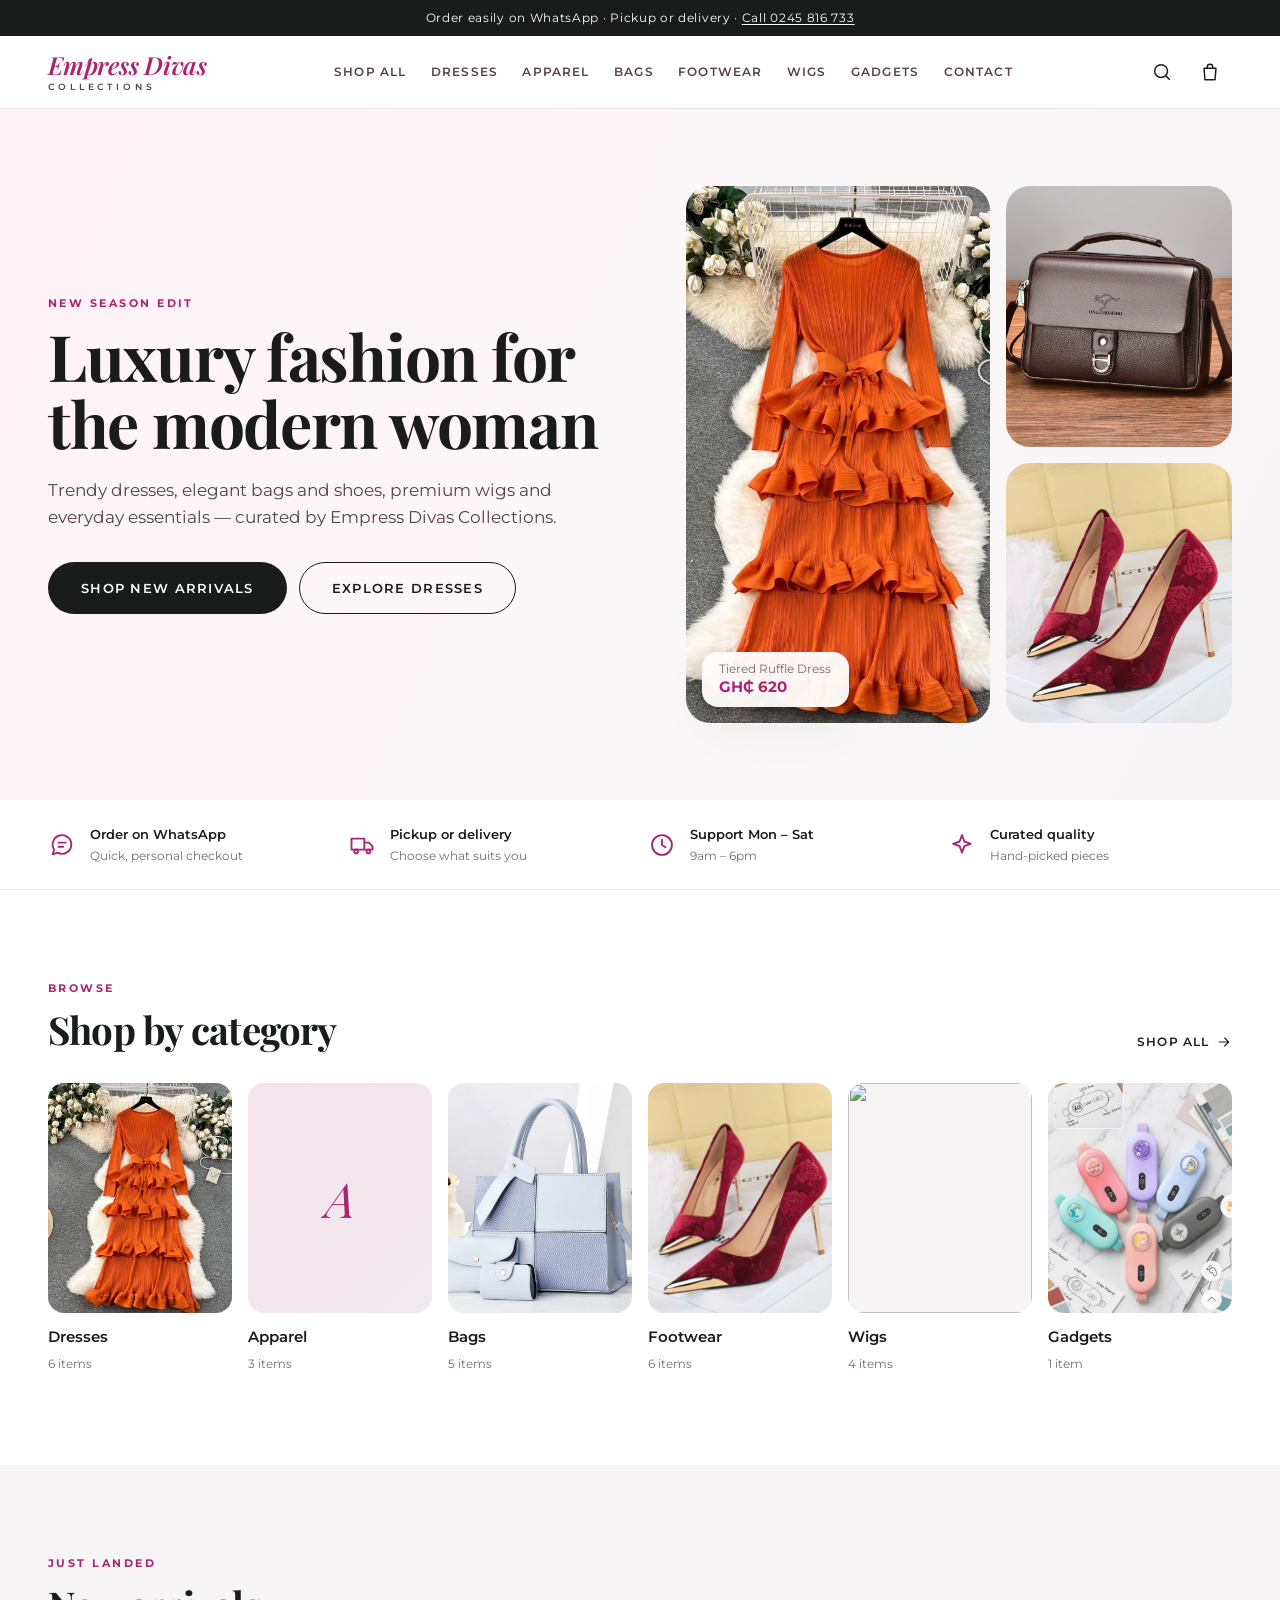
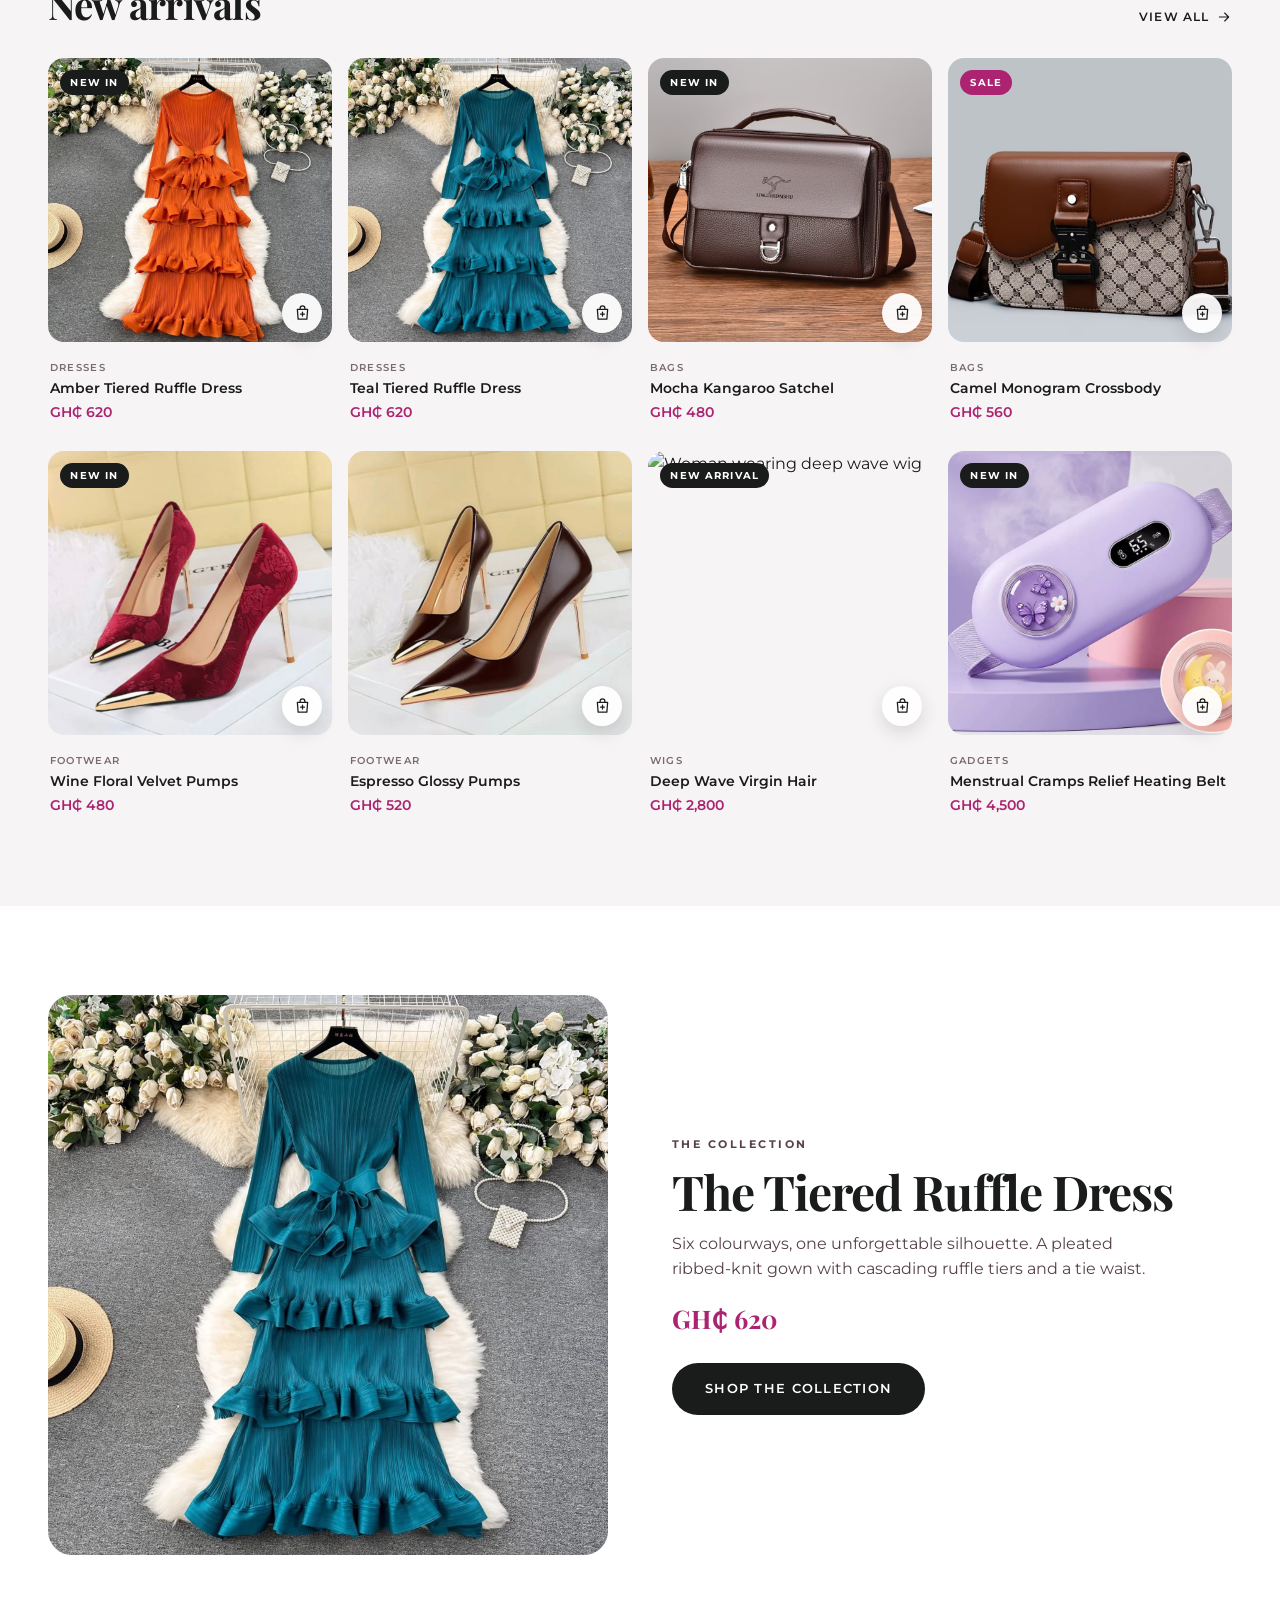
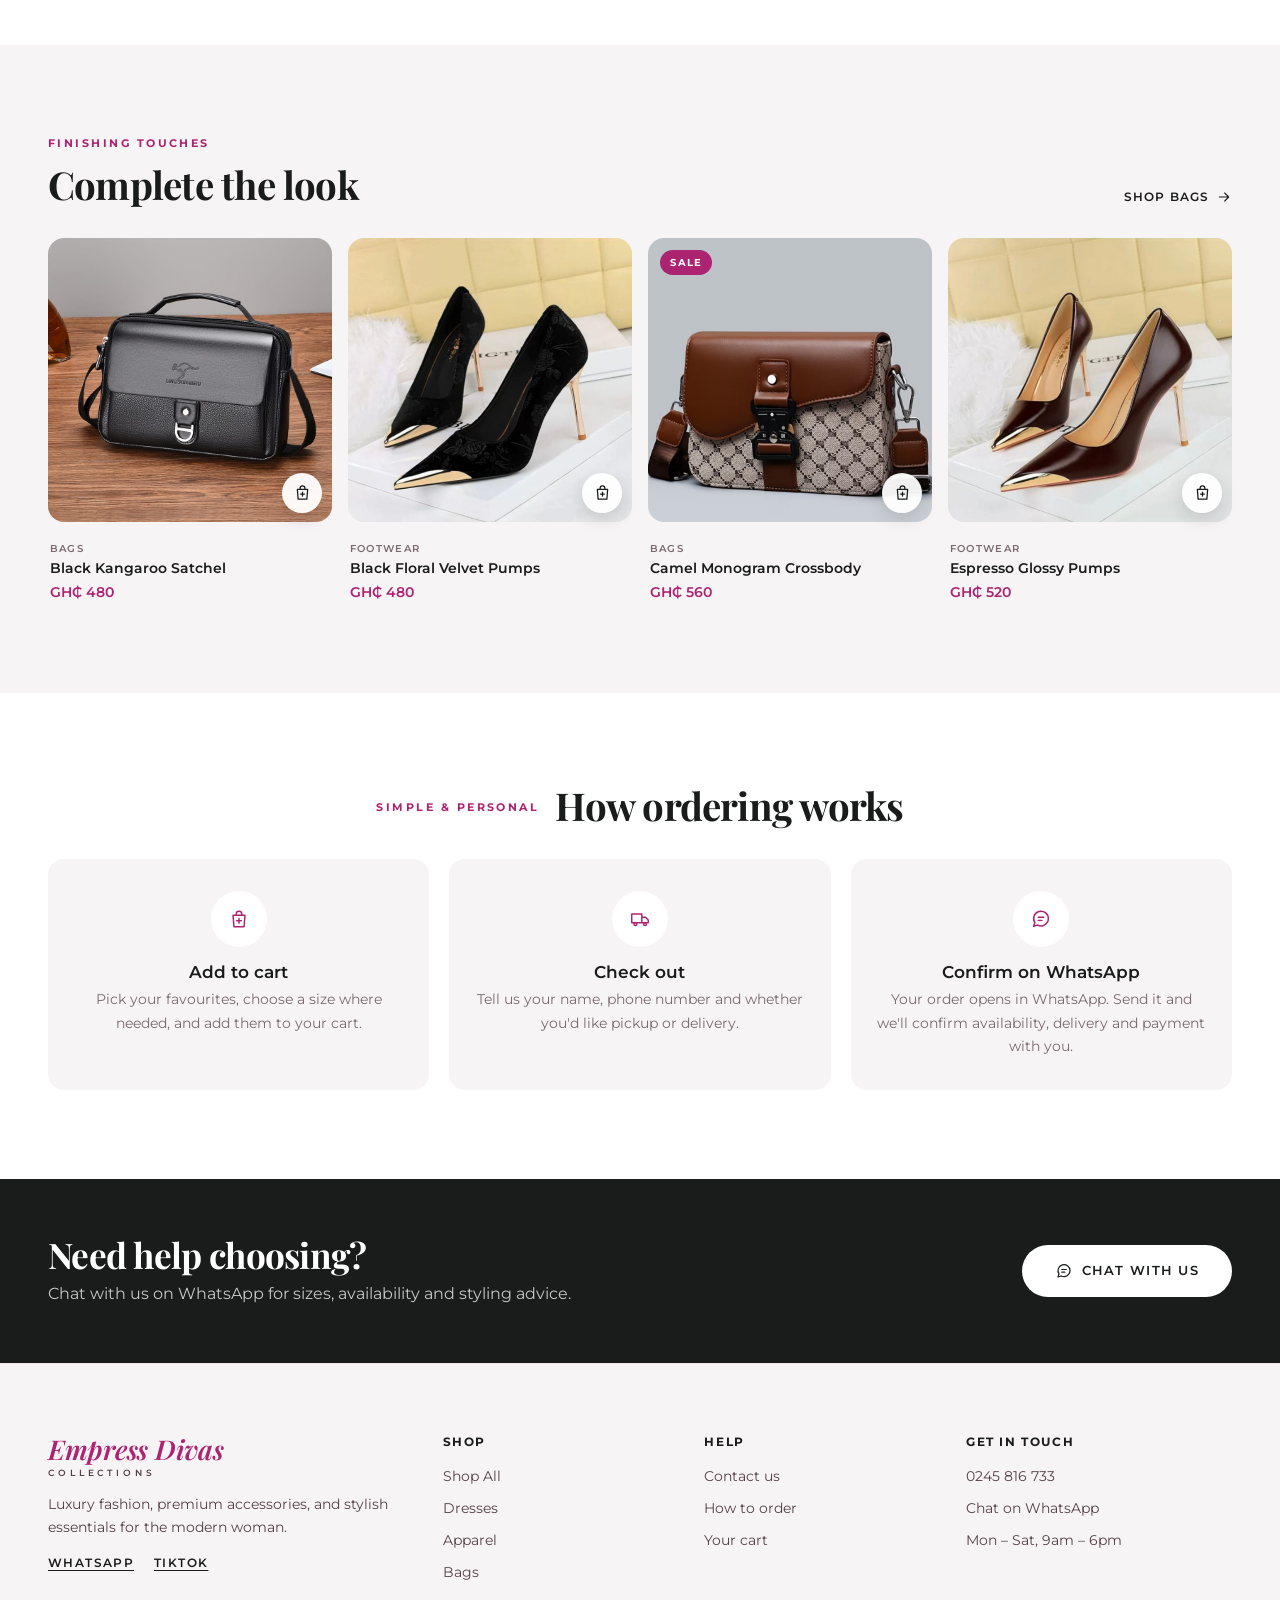
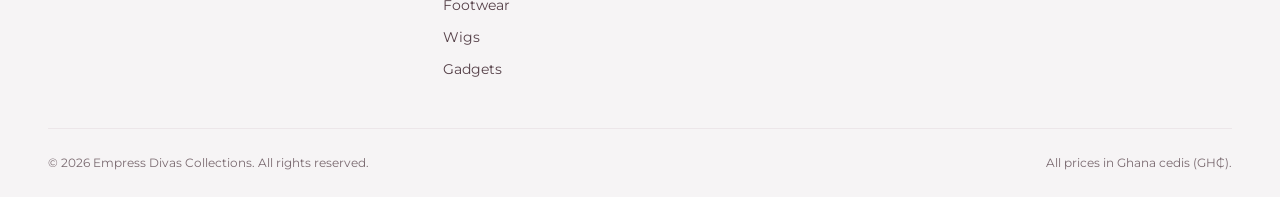
==== commit 7e38b727: "Washing-machine intro: product photos spin, then the welcome - Splash now shows a washer-door drum f" ====
--- a/index.html
+++ b/index.html
@@ -18,10 +18,35 @@
   </head>
   <body class="page-home">
     <div class="site-intro" id="site-intro" aria-hidden="true">
-      <div class="site-intro-sparkle site-intro-sparkle-1">✦</div>
-      <div class="site-intro-sparkle site-intro-sparkle-2">✦</div>
-      <div class="site-intro-sparkle site-intro-sparkle-3">✦</div>
+      <div class="intro-drum-wrap">
+        <div class="intro-drum">
+          <div class="intro-tumbler">
+            <img class="intro-item intro-item-outer" style="--a: 0deg" src="Images/intro/amber-tiered-ruffle-dress.jpeg" alt="" decoding="async" />
+            <img class="intro-item intro-item-outer" style="--a: 36deg" src="Images/intro/mocha-kangaroo-satchel-bag.jpeg" alt="" decoding="async" />
+            <img class="intro-item intro-item-outer" style="--a: 72deg" src="Images/intro/wine-floral-velvet-pointed-pumps.jpeg" alt="" decoding="async" />
+            <img class="intro-item intro-item-outer" style="--a: 108deg" src="Images/intro/luxury-body-wave-wig.jpeg" alt="" decoding="async" />
+            <img class="intro-item intro-item-outer" style="--a: 144deg" src="Images/intro/mcrhb.jpeg" alt="" decoding="async" />
+            <img class="intro-item intro-item-outer" style="--a: 180deg" src="Images/intro/amber-tiered-ruffle-dress.jpeg" alt="" decoding="async" />
+            <img class="intro-item intro-item-outer" style="--a: 216deg" src="Images/intro/mocha-kangaroo-satchel-bag.jpeg" alt="" decoding="async" />
+            <img class="intro-item intro-item-outer" style="--a: 252deg" src="Images/intro/wine-floral-velvet-pointed-pumps.jpeg" alt="" decoding="async" />
+            <img class="intro-item intro-item-outer" style="--a: 288deg" src="Images/intro/luxury-body-wave-wig.jpeg" alt="" decoding="async" />
+            <img class="intro-item intro-item-outer" style="--a: 324deg" src="Images/intro/mcrhb.jpeg" alt="" decoding="async" />
+            <img class="intro-item intro-item-inner" style="--a: 18deg" src="Images/intro/wine-floral-velvet-pointed-pumps.jpeg" alt="" decoding="async" />
+            <img class="intro-item intro-item-inner" style="--a: 90deg" src="Images/intro/luxury-body-wave-wig.jpeg" alt="" decoding="async" />
+            <img class="intro-item intro-item-inner" style="--a: 162deg" src="Images/intro/mcrhb.jpeg" alt="" decoding="async" />
+            <img class="intro-item intro-item-inner" style="--a: 234deg" src="Images/intro/amber-tiered-ruffle-dress.jpeg" alt="" decoding="async" />
+            <img class="intro-item intro-item-inner" style="--a: 306deg" src="Images/intro/mocha-kangaroo-satchel-bag.jpeg" alt="" decoding="async" />
+          </div>
+          <span class="intro-bubble" style="--x: 22%; --s: 10px; --d: 0.3s"></span>
+          <span class="intro-bubble" style="--x: 38%; --s: 6px; --d: 0.7s"></span>
+          <span class="intro-bubble" style="--x: 55%; --s: 12px; --d: 0.1s"></span>
+          <span class="intro-bubble" style="--x: 68%; --s: 7px; --d: 0.9s"></span>
+          <span class="intro-bubble" style="--x: 80%; --s: 9px; --d: 0.5s"></span>
+          <span class="intro-bubble" style="--x: 46%; --s: 5px; --d: 1.2s"></span>
+        </div>
+      </div>
       <div class="site-intro-mark">
+        <span class="site-intro-welcome">Welcome to</span>
         <span class="site-intro-word">Empress Divas</span>
         <span class="site-intro-rule"></span>
         <span class="site-intro-tag">Collections</span>
--- a/styles.css
+++ b/styles.css
@@ -618,15 +618,19 @@
 .product-grid {
   display: grid;
   grid-template-columns: repeat(4, minmax(0, 1fr));
-  gap: 2rem 1.25rem;
-}
-.product-grid-listing { grid-template-columns: repeat(3, minmax(0, 1fr)); }
+  gap: 1.75rem 1rem;
+}
+.product-grid-listing { grid-template-columns: repeat(4, minmax(0, 1fr)); }
 
 .product-card {
   position: relative;
   display: flex;
   flex-direction: column;
   min-width: 0;
+}
+.product-media-wrap {
+  position: relative;
+  transition: transform 0.3s var(--ease);
 }
 .product-media {
   display: block;
@@ -634,7 +638,7 @@
   overflow: hidden;
   border-radius: var(--radius-lg);
   background: var(--surface-alt);
-  transition: box-shadow 0.3s ease, transform 0.3s var(--ease);
+  transition: box-shadow 0.3s ease;
 }
 .product-media img {
   width: 100%;
@@ -642,23 +646,49 @@
   object-fit: cover;
   transition: transform 0.5s var(--ease);
 }
-.product-card:hover .product-media { box-shadow: var(--shadow-hover); transform: translateY(-4px); }
+.product-card:hover .product-media-wrap { transform: translateY(-3px); }
+.product-card:hover .product-media { box-shadow: var(--shadow-hover); }
 .product-card:hover .product-media img { transform: scale(1.04); }
 
-.product-info { padding: 0.9rem 0.15rem 0.85rem; flex: 1; }
+/* Round quick-add button sitting on the photo */
+.quick-add {
+  position: absolute;
+  right: 0.6rem;
+  bottom: 0.6rem;
+  z-index: 2;
+  display: grid;
+  place-items: center;
+  width: 40px;
+  height: 40px;
+  padding: 0;
+  border: 0;
+  border-radius: 50%;
+  background: rgba(255, 255, 255, 0.94);
+  color: var(--ink);
+  box-shadow: 0 6px 18px rgba(26, 28, 28, 0.14);
+  transition: background 0.2s ease, color 0.2s ease, transform 0.2s ease;
+}
+.quick-add .icon { width: 19px; height: 19px; }
+.quick-add:hover { background: var(--ink); color: #fff; transform: scale(1.06); }
+.quick-add:active { transform: scale(0.94); }
+.quick-add.is-added { background: var(--success); color: #fff; }
+
+.product-info { padding: 0.7rem 0.1rem 0; }
 .product-cat {
   display: inline-block;
-  margin: 0 0 0.3rem;
-  font-size: 0.66rem;
+  margin: 0 0 0.2rem;
+  font-size: 0.6rem;
   font-weight: 600;
   letter-spacing: 0.14em;
   text-transform: uppercase;
   color: var(--muted);
 }
+/* On a single-category page the label just repeats the page title. */
+main[data-category]:not([data-category="all"]) .product-cat { display: none; }
 .product-name {
-  margin: 0 0 0.35rem;
+  margin: 0 0 0.2rem;
   font-family: var(--font-body);
-  font-size: 0.93rem;
+  font-size: 0.86rem;
   font-weight: 600;
   line-height: 1.35;
   letter-spacing: 0;
@@ -668,7 +698,7 @@
   overflow: hidden;
 }
 .product-name a:hover { color: var(--pink); }
-.product-price { margin: 0; font-weight: 600; color: var(--pink); }
+.product-price { margin: 0; font-size: 0.88rem; font-weight: 600; color: var(--pink); }
 
 /* ---------- Promo ---------- */
 .promo {
@@ -1310,7 +1340,7 @@
 @media (max-width: 1180px) {
   .product-grid { grid-template-columns: repeat(3, minmax(0, 1fr)); }
   .category-grid { grid-template-columns: repeat(3, minmax(0, 1fr)); gap: 1.5rem 1rem; }
-  .product-grid-listing { grid-template-columns: repeat(2, minmax(0, 1fr)); }
+  .product-grid-listing { grid-template-columns: repeat(3, minmax(0, 1fr)); }
 }
 
 @media (max-width: 1024px) {
@@ -1348,10 +1378,13 @@
 
 @media (max-width: 640px) {
   .product-grid,
-  .product-grid-listing { grid-template-columns: repeat(2, minmax(0, 1fr)); gap: 1.75rem 0.85rem; }
+  .product-grid-listing { grid-template-columns: repeat(2, minmax(0, 1fr)); gap: 1.5rem 0.75rem; }
   .category-grid { grid-template-columns: repeat(2, minmax(0, 1fr)); }
-  .product-name { font-size: 0.86rem; }
-  .product-info { padding-top: 0.7rem; }
+  .product-name { font-size: 0.82rem; }
+  .product-info { padding-top: 0.6rem; }
+  .quick-add { width: 36px; height: 36px; right: 0.45rem; bottom: 0.45rem; }
+  .quick-add .icon { width: 17px; height: 17px; }
+  .product-card .badge { top: 0.5rem; left: 0.5rem; font-size: 0.55rem; padding: 0.25rem 0.55rem; }
 
   .section-head { margin-bottom: 1.5rem; }
   .hero-actions .btn { flex: 1 1 100%; }
@@ -1430,33 +1463,117 @@
   to { opacity: 1; transform: translateY(0); }
 }
 
-/* ---------- Entrance splash ---------- */
+/* ---------- Entrance splash: washing-machine spin, then the welcome ---------- */
+/* Timeline: drum pops in (0–0.35s) → products tumble and speed up (0.2–2.3s)
+   with a spin-cycle shake → drum shrinks away (2.3s) → welcome text (2.45s)
+   → whole splash fades (3.5–4.1s). script.js removes it after the fade. */
 .site-intro {
   position: fixed;
   inset: 0;
   z-index: 3000;
-  display: flex;
-  align-items: center;
-  justify-content: center;
+  display: grid;
+  place-items: center;
+  overflow: hidden;
   background: linear-gradient(135deg, var(--pink), #d84f92, var(--pink-bright));
-  animation: introWipe 0.6s cubic-bezier(0.6, 0, 0.2, 1) 1.4s both;
+  animation: introWipe 0.6s cubic-bezier(0.6, 0, 0.2, 1) 3.5s both;
 }
 html.no-intro .site-intro { display: none; }
+.site-intro > * { grid-area: 1 / 1; }
+
+.intro-drum-wrap {
+  width: min(68vmin, 340px);
+  aspect-ratio: 1;
+  animation:
+    drumIn 0.35s cubic-bezier(0.2, 0.8, 0.2, 1.2) both,
+    drumOut 0.45s cubic-bezier(0.6, 0, 0.4, 1) 2.3s forwards;
+}
+
+/* The washer door: white rim, tinted glass, soft inner shadow */
+.intro-drum {
+  position: relative;
+  width: 100%;
+  height: 100%;
+  overflow: hidden;
+  border-radius: 50%;
+  border: clamp(10px, 2.6vmin, 15px) solid rgba(255, 255, 255, 0.95);
+  background: radial-gradient(circle at 50% 50%, rgba(255, 255, 255, 0.28), rgba(172, 36, 113, 0.35) 75%);
+  box-shadow:
+    0 0 0 clamp(6px, 1.6vmin, 10px) rgba(255, 255, 255, 0.28),
+    inset 0 0 40px rgba(60, 0, 30, 0.35),
+    0 30px 60px rgba(60, 0, 30, 0.3);
+  animation: drumShake 0.09s linear 1.3s 11;
+}
+/* Glass glare on top of the tumbling clothes */
+.intro-drum::after {
+  content: "";
+  position: absolute;
+  inset: 0;
+  z-index: 2;
+  border-radius: 50%;
+  background: linear-gradient(135deg, rgba(255, 255, 255, 0.45) 0%, rgba(255, 255, 255, 0) 38%);
+  pointer-events: none;
+}
+
+.intro-tumbler {
+  position: absolute;
+  inset: 0;
+  animation: tumble 2.1s cubic-bezier(0.55, 0, 0.85, 0.45) 0.2s both;
+}
+.intro-item {
+  position: absolute;
+  top: 50%;
+  left: 50%;
+  border: 3px solid #fff;
+  border-radius: 50%;
+  object-fit: cover;
+  background: var(--pink-soft);
+  box-shadow: 0 6px 14px rgba(40, 0, 20, 0.25);
+  transform: rotate(var(--a)) translateY(var(--r));
+}
+/* Outer ring sits near the rim; inner ring fills the middle. --r is relative to the photo's own size. */
+.intro-item-outer { --r: -158%; width: 22%; height: 22%; margin: -11% 0 0 -11%; }
+.intro-item-inner { --r: -78%; width: 20%; height: 20%; margin: -10% 0 0 -10%; }
+
+.intro-bubble {
+  position: absolute;
+  bottom: -10%;
+  left: var(--x);
+  z-index: 1;
+  width: var(--s);
+  height: var(--s);
+  border-radius: 50%;
+  border: 1.5px solid rgba(255, 255, 255, 0.8);
+  background: rgba(255, 255, 255, 0.25);
+  opacity: 0;
+  animation: bubbleUp 1.4s ease-in var(--d) 2;
+}
 
 .site-intro-mark {
   position: relative;
   text-align: center;
   color: #fff;
+  padding: 0 1.5rem;
+}
+.site-intro-welcome {
+  display: block;
+  margin-bottom: 0.6rem;
+  font-size: clamp(0.72rem, 2.4vw, 0.9rem);
+  font-weight: 600;
+  letter-spacing: 0.35em;
+  text-transform: uppercase;
   opacity: 0;
-  animation: introMarkIn 0.8s cubic-bezier(0.2, 0.8, 0.2, 1) 0.15s forwards;
+  animation: introTextIn 0.5s ease-out 2.45s forwards;
 }
 .site-intro-word {
   display: block;
   font-family: var(--font-display);
   font-style: italic;
   font-weight: 700;
-  font-size: clamp(2.4rem, 7vw, 4.5rem);
+  font-size: clamp(2.4rem, 9vw, 4.5rem);
+  line-height: 1.05;
   letter-spacing: -0.02em;
+  opacity: 0;
+  animation: introWordIn 0.7s cubic-bezier(0.2, 0.8, 0.2, 1) 2.55s forwards;
 }
 .site-intro-rule {
   display: block;
@@ -1464,7 +1581,7 @@
   height: 2px;
   margin: 0.9rem auto;
   background: rgba(255, 255, 255, 0.85);
-  animation: introRule 0.6s ease-out 0.7s forwards;
+  animation: introRule 0.5s ease-out 2.85s forwards;
 }
 .site-intro-tag {
   display: block;
@@ -1473,32 +1590,41 @@
   letter-spacing: 0.4em;
   text-transform: uppercase;
   opacity: 0;
-  animation: introTagIn 0.5s ease-out 0.95s forwards;
-}
-.site-intro-sparkle {
-  position: absolute;
-  color: rgba(255, 255, 255, 0.9);
-  opacity: 0;
-  animation: introSparkle 1.1s ease-out forwards;
-}
-.site-intro-sparkle-1 { top: 30%; left: 32%; animation-delay: 0.35s; font-size: 1.1rem; }
-.site-intro-sparkle-2 { top: 62%; left: 68%; animation-delay: 0.5s; font-size: 1.9rem; }
-.site-intro-sparkle-3 { top: 68%; left: 30%; animation-delay: 0.65s; font-size: 1.3rem; }
-
-@keyframes introMarkIn {
-  from { opacity: 0; transform: translateY(14px) scale(0.96); }
+  animation: introTextIn 0.5s ease-out 2.95s forwards;
+}
+
+@keyframes drumIn {
+  from { opacity: 0; transform: scale(0.6); }
+  to { opacity: 1; transform: scale(1); }
+}
+@keyframes drumOut {
+  to { opacity: 0; transform: scale(0.15) rotate(-90deg); }
+}
+@keyframes drumShake {
+  0%, 100% { transform: translate(0, 0); }
+  25% { transform: translate(-3px, 2px); }
+  50% { transform: translate(2px, -2px); }
+  75% { transform: translate(3px, 1px); }
+}
+@keyframes tumble {
+  0% { transform: rotate(0deg); filter: blur(0); }
+  70% { filter: blur(0); }
+  100% { transform: rotate(1800deg); filter: blur(1.5px); }
+}
+@keyframes bubbleUp {
+  0% { opacity: 0; bottom: -10%; transform: scale(0.6); }
+  20% { opacity: 1; }
+  100% { opacity: 0; bottom: 95%; transform: scale(1.1); }
+}
+@keyframes introTextIn {
+  from { opacity: 0; transform: translateY(8px); }
+  to { opacity: 1; transform: translateY(0); }
+}
+@keyframes introWordIn {
+  from { opacity: 0; transform: translateY(14px) scale(0.94); }
   to { opacity: 1; transform: translateY(0) scale(1); }
 }
 @keyframes introRule { from { width: 0; } to { width: 96px; } }
-@keyframes introTagIn {
-  from { opacity: 0; transform: translateY(6px); }
-  to { opacity: 1; transform: translateY(0); }
-}
-@keyframes introSparkle {
-  0% { opacity: 0; transform: scale(0.3) rotate(0deg); }
-  50% { opacity: 1; }
-  100% { opacity: 0; transform: scale(1.15) rotate(45deg); }
-}
 @keyframes introWipe { to { opacity: 0; visibility: hidden; pointer-events: none; } }
 
 @media (prefers-reduced-motion: reduce) {
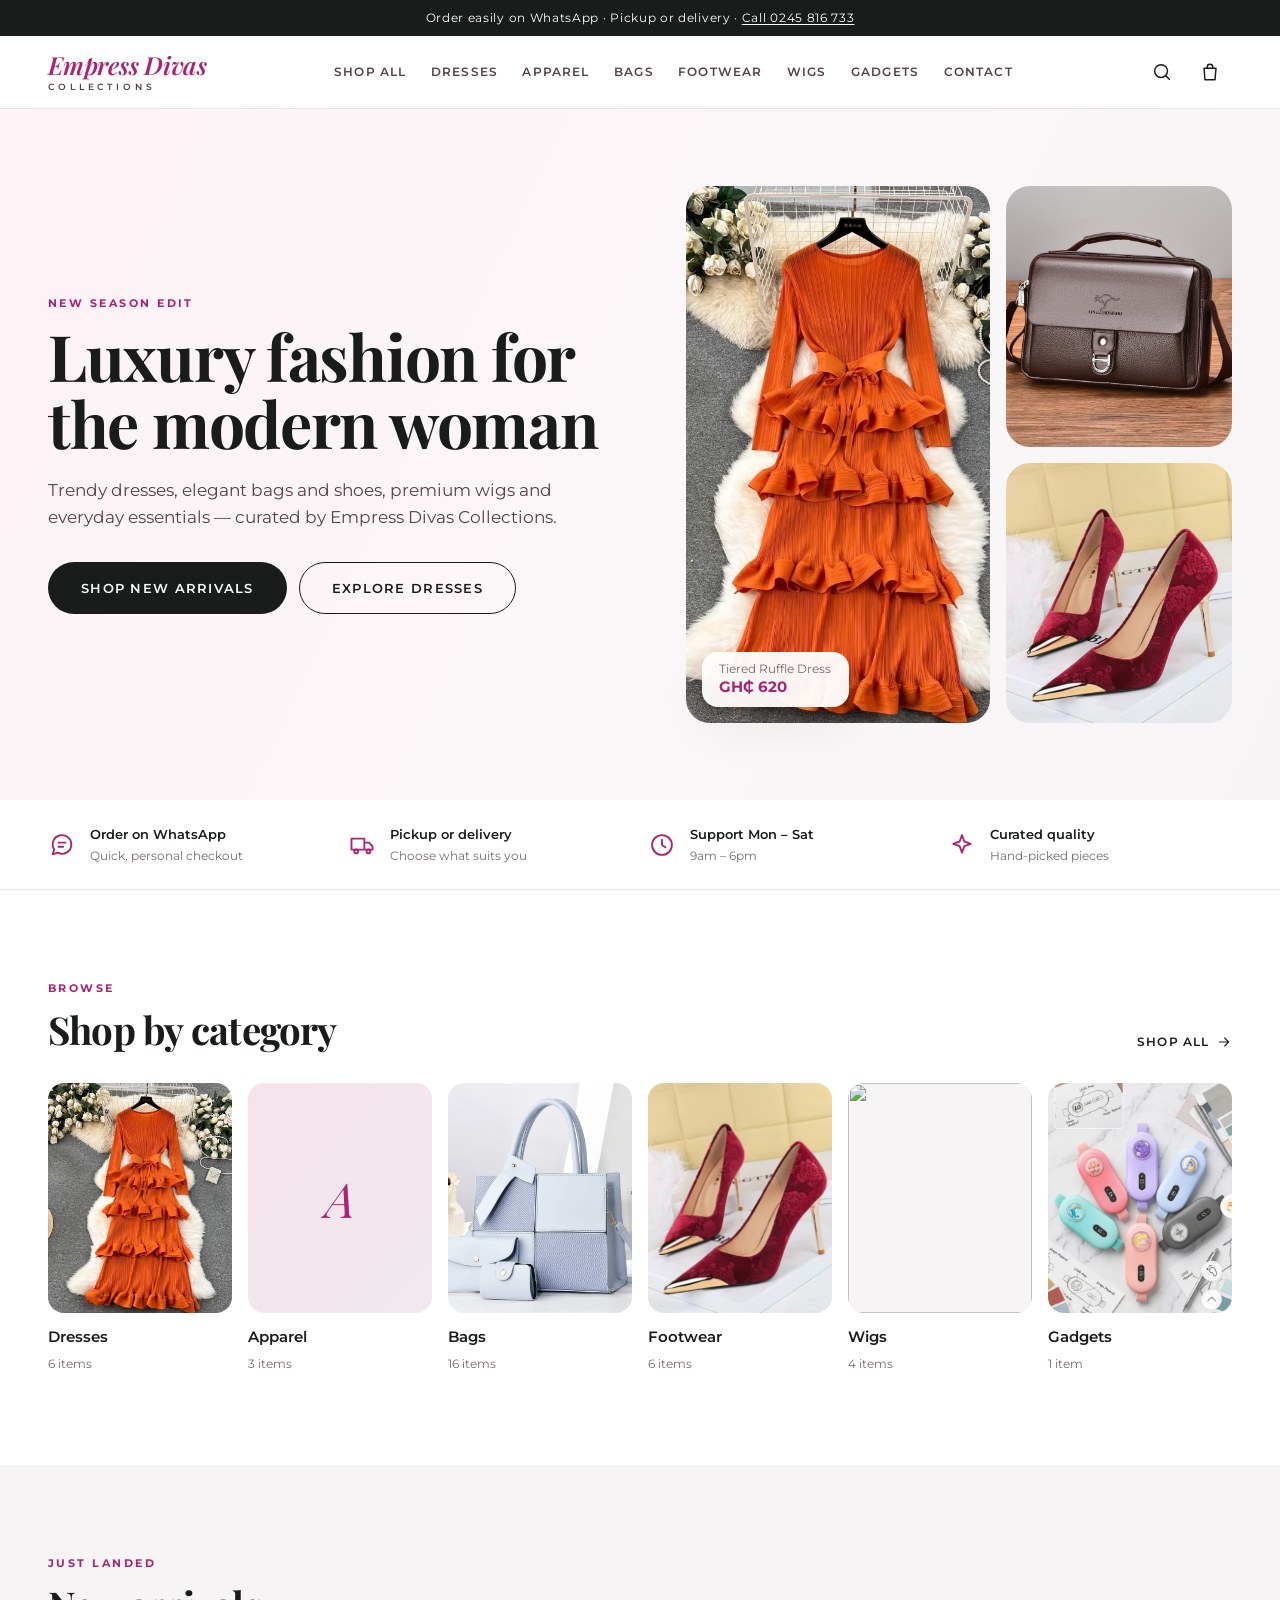
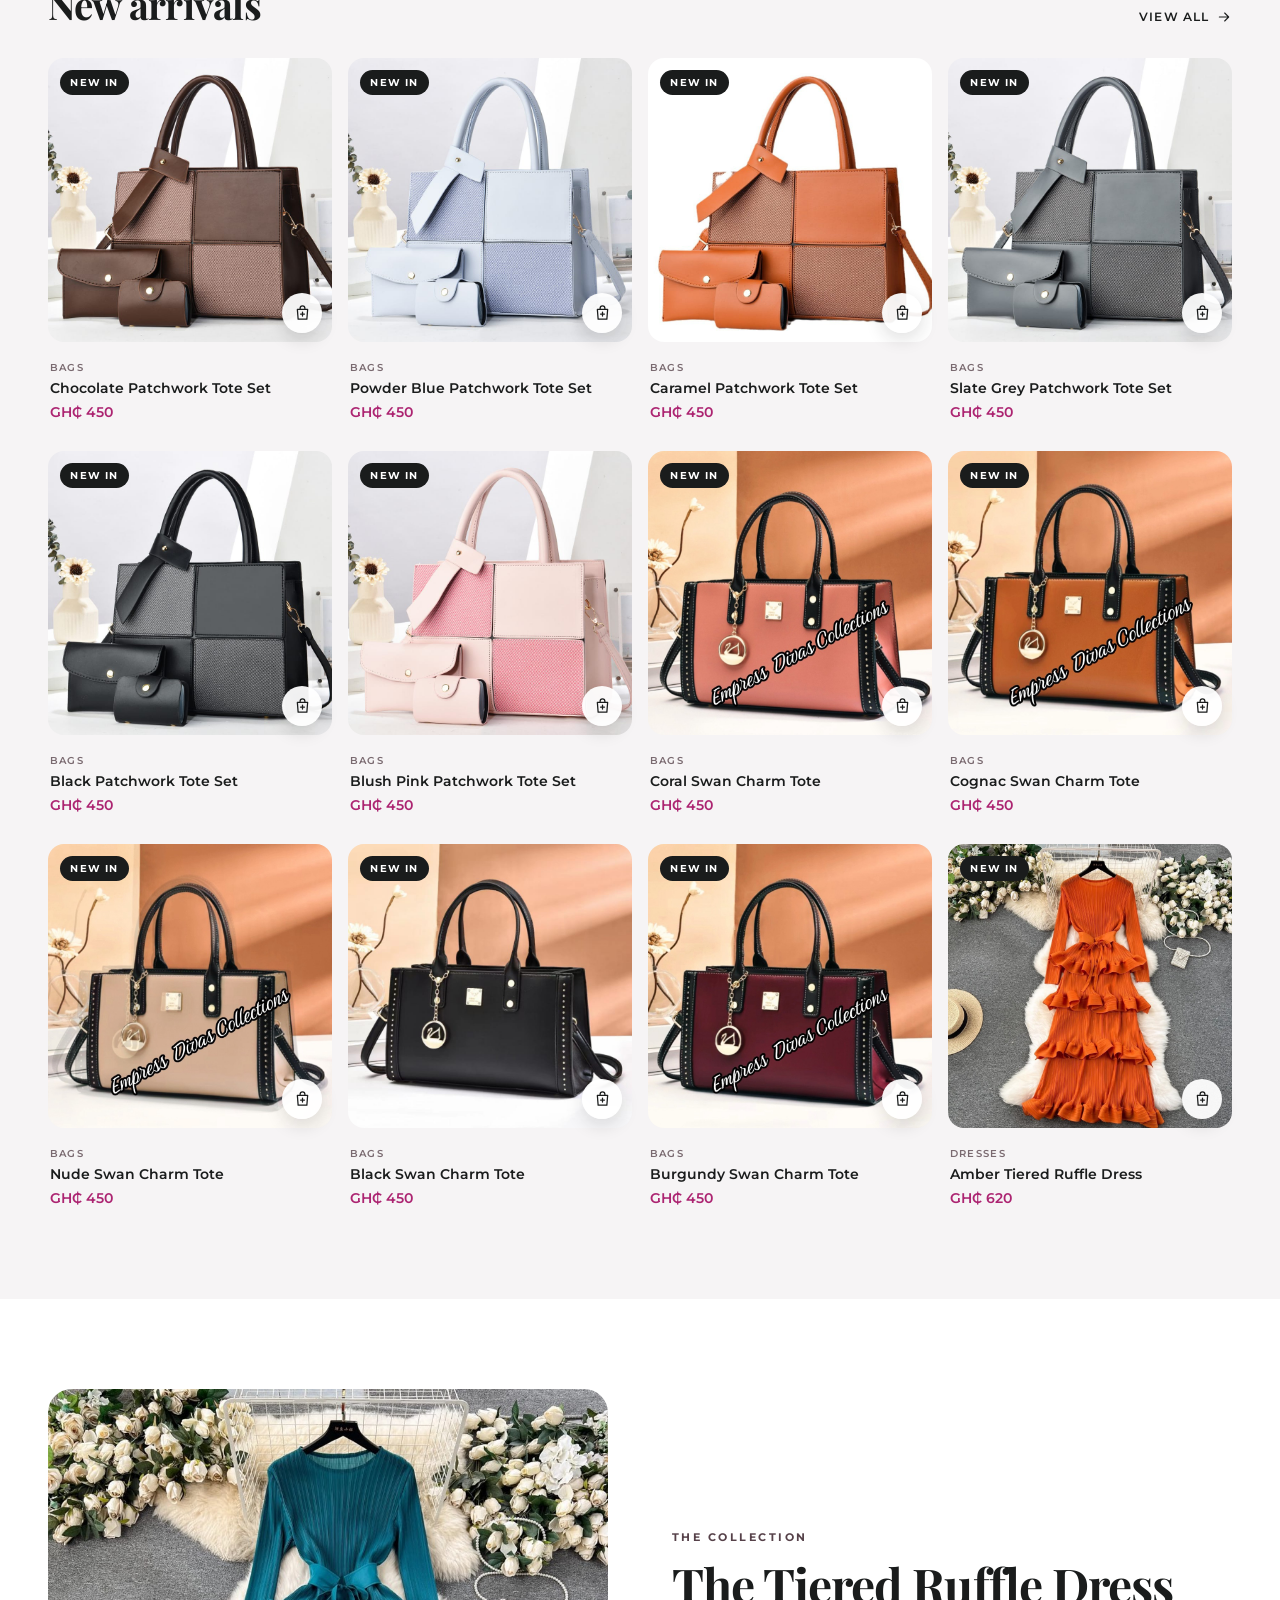
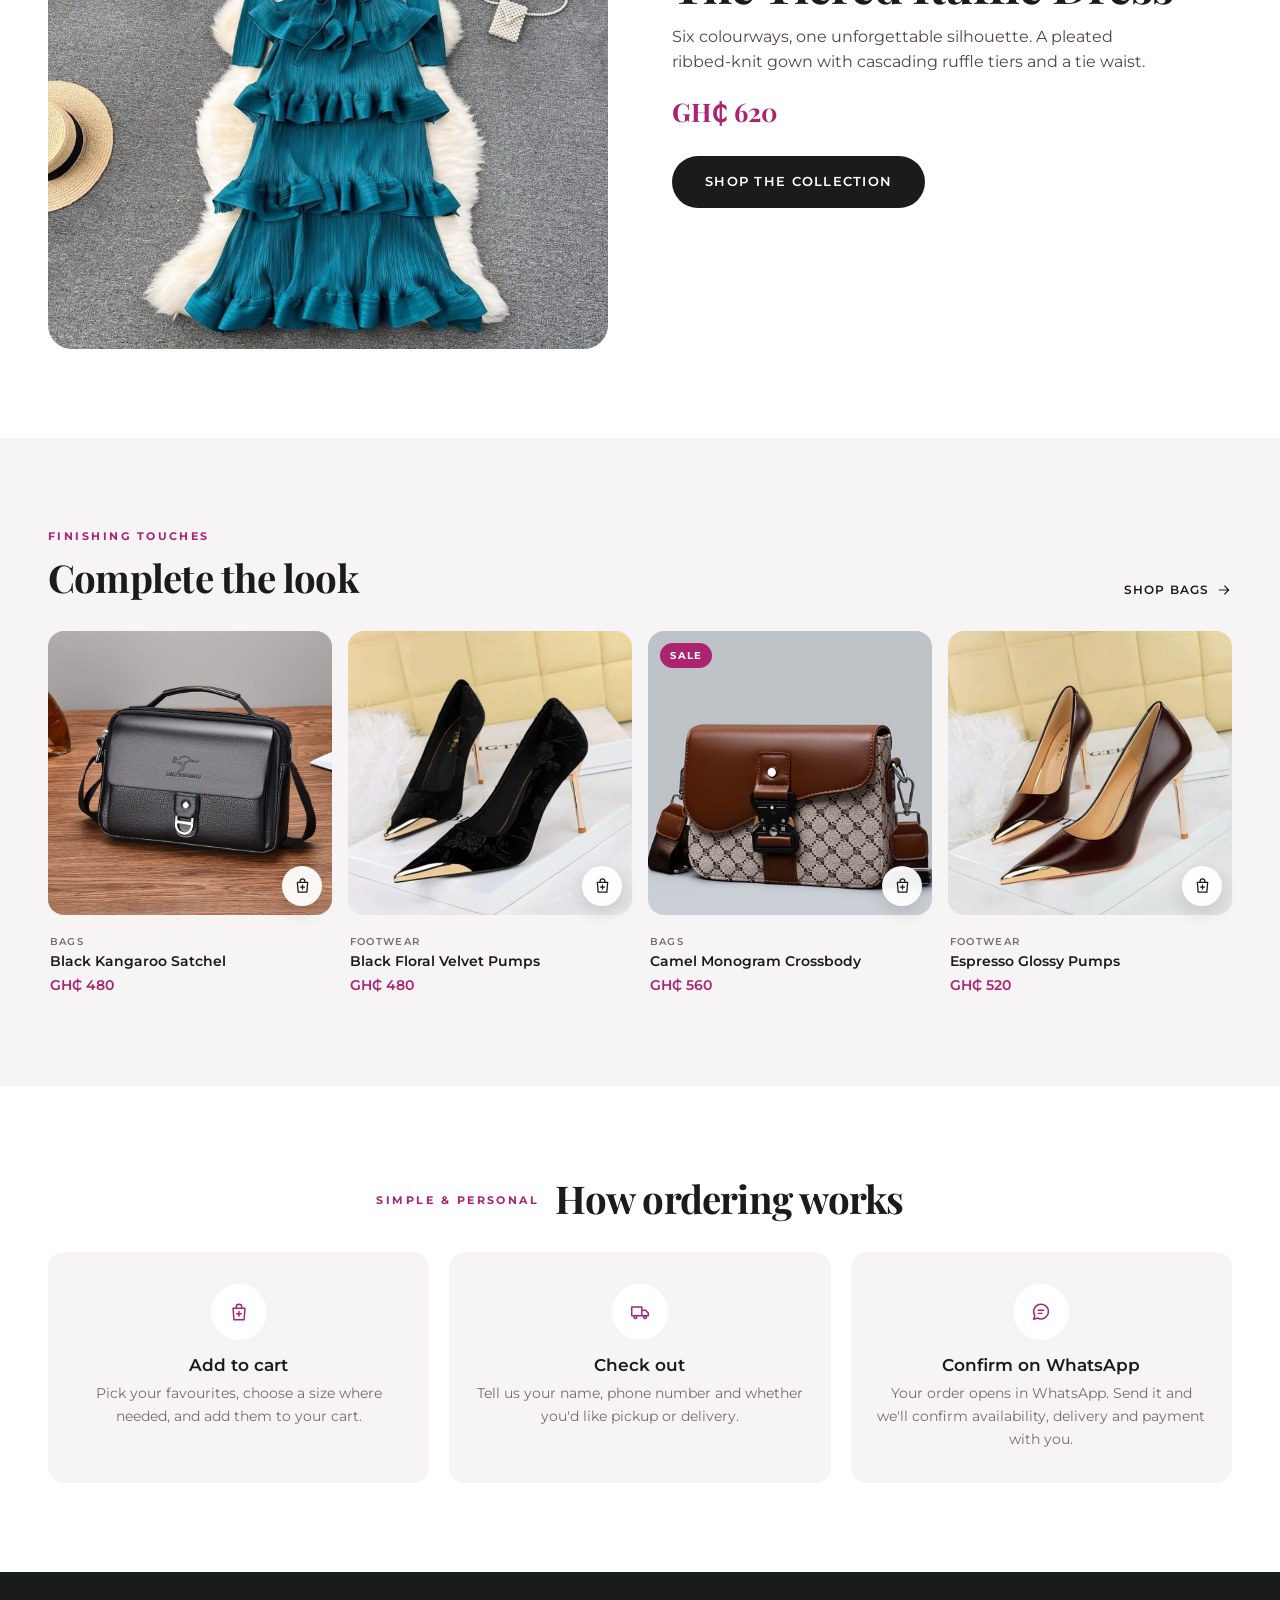
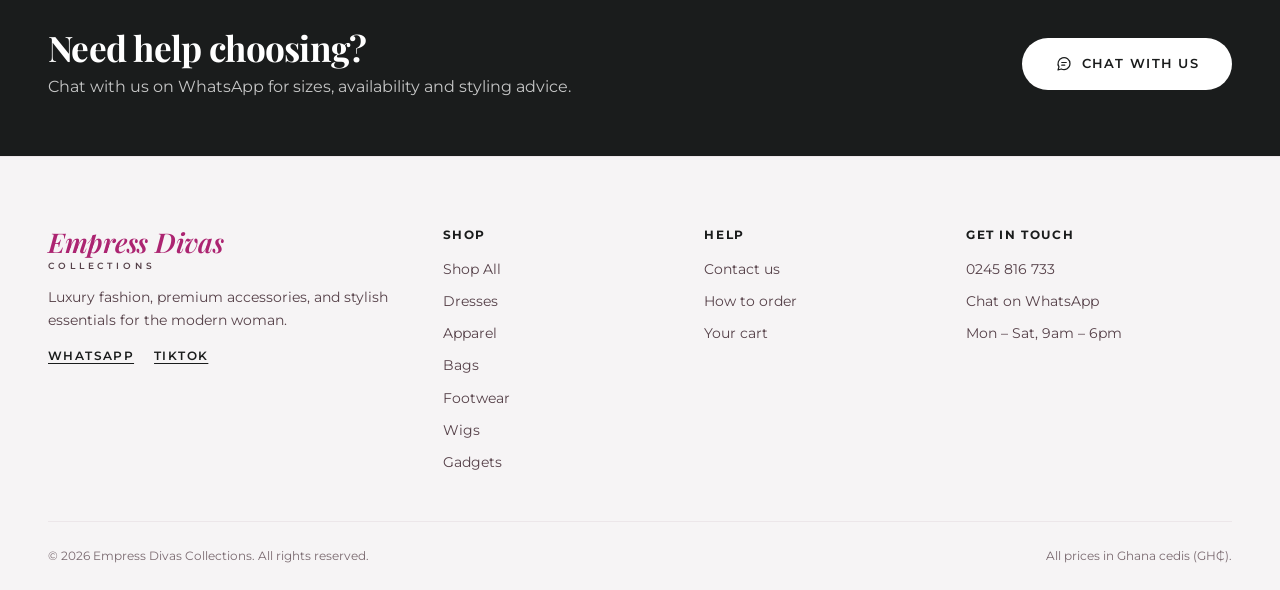
==== commit 25b5dd67: "Add 11 new bags and feature them in New Arrivals - Patchwork Tote Set (tote, clutch, card holder) in" ====
--- a/index.html
+++ b/index.html
@@ -180,7 +180,7 @@
             </div>
             <a href="shop.html" class="link-arrow">View all <svg class="icon" viewBox="0 0 24 24" fill="none" stroke="currentColor" stroke-width="1.6" stroke-linecap="round" stroke-linejoin="round" aria-hidden="true"><path d="M5 12h14M13 6l6 6-6 6"/></svg></a>
           </div>
-          <div class="product-grid" data-product-grid data-featured="true" data-limit="8"></div>
+          <div class="product-grid" data-product-grid data-featured="true" data-limit="12"></div>
         </div>
       </section>
 
--- a/styles.css
+++ b/styles.css
@@ -1377,6 +1377,8 @@
 }
 
 @media (max-width: 640px) {
+  .announcement { display: none; }
+
   .product-grid,
   .product-grid-listing { grid-template-columns: repeat(2, minmax(0, 1fr)); gap: 1.5rem 0.75rem; }
   .category-grid { grid-template-columns: repeat(2, minmax(0, 1fr)); }
@@ -1413,10 +1415,8 @@
 }
 
 @media (max-width: 420px) {
-  .announcement-extra { display: none; }
   .footer-grid { grid-template-columns: 1fr; }
   .logo-word { font-size: 1.15rem; }
-  .announcement { font-size: 0.66rem; }
 }
 
 /* ---------- Page transition spinner ---------- */
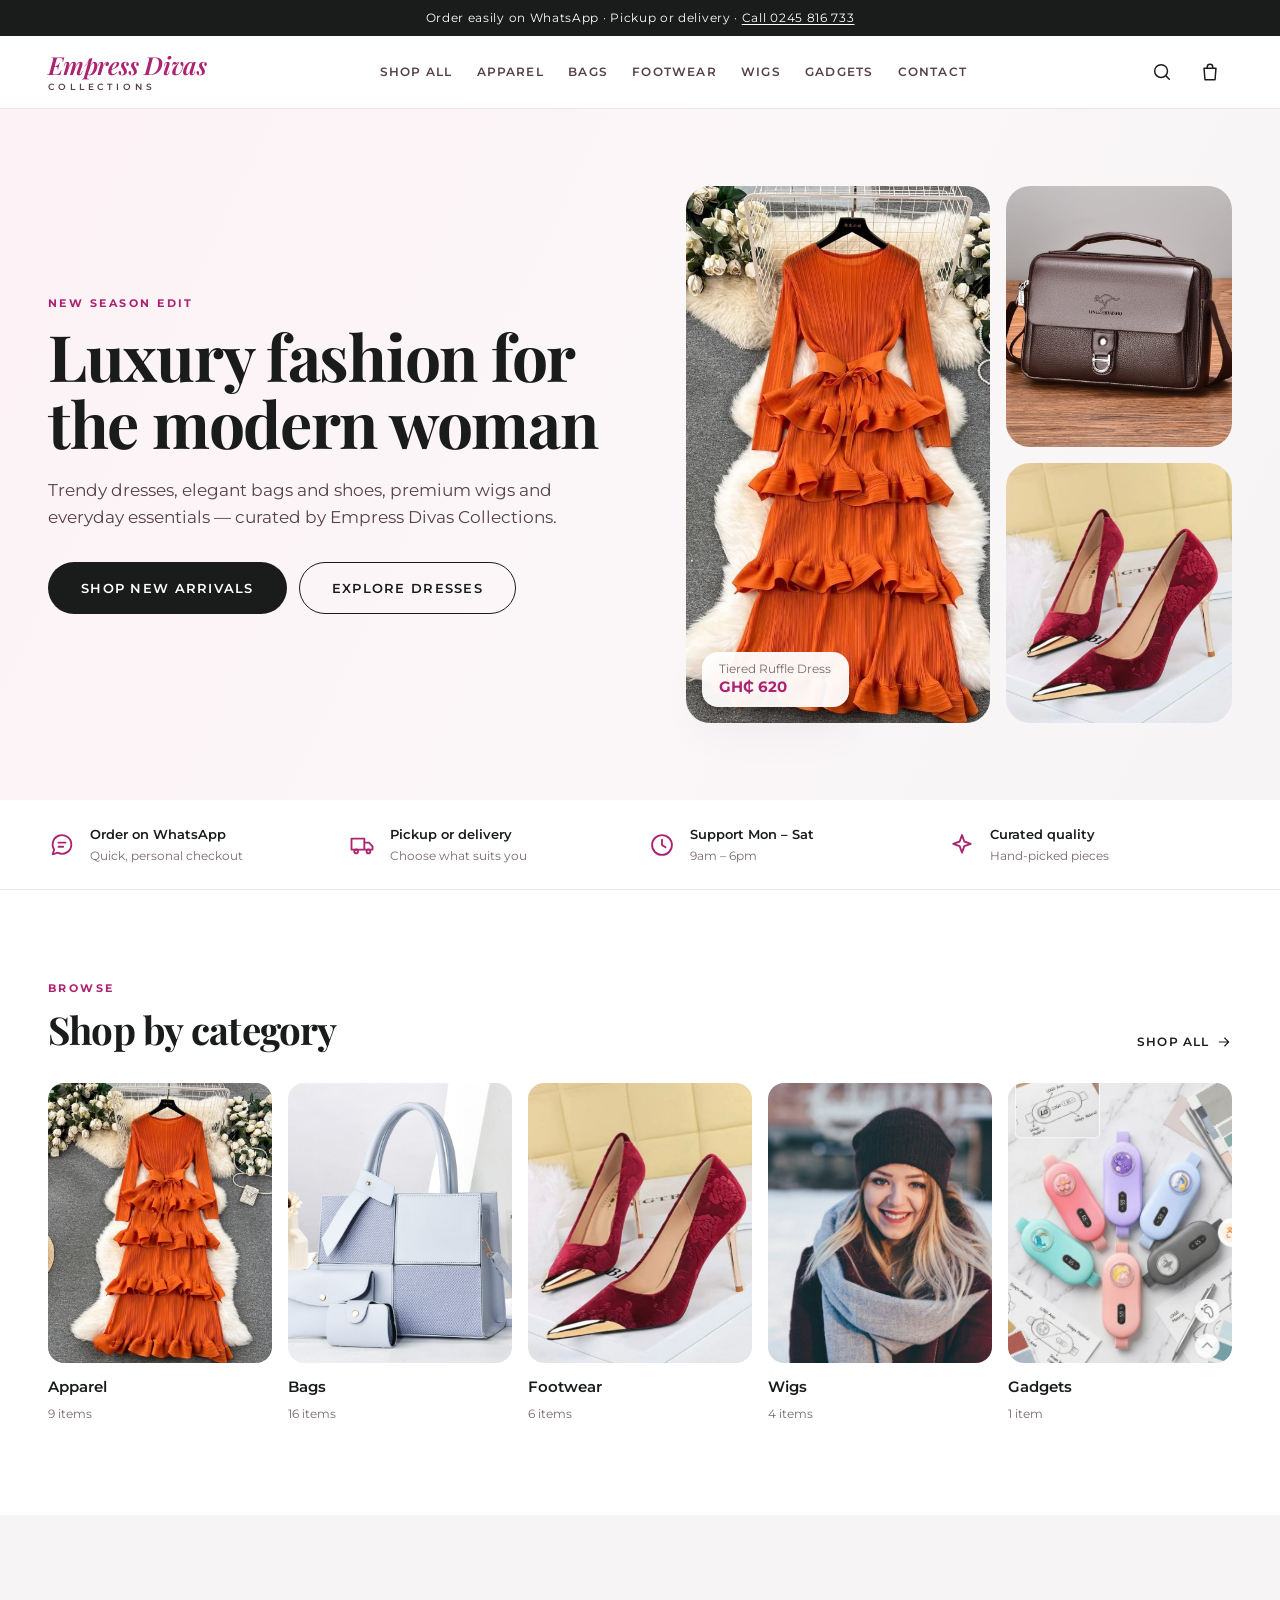
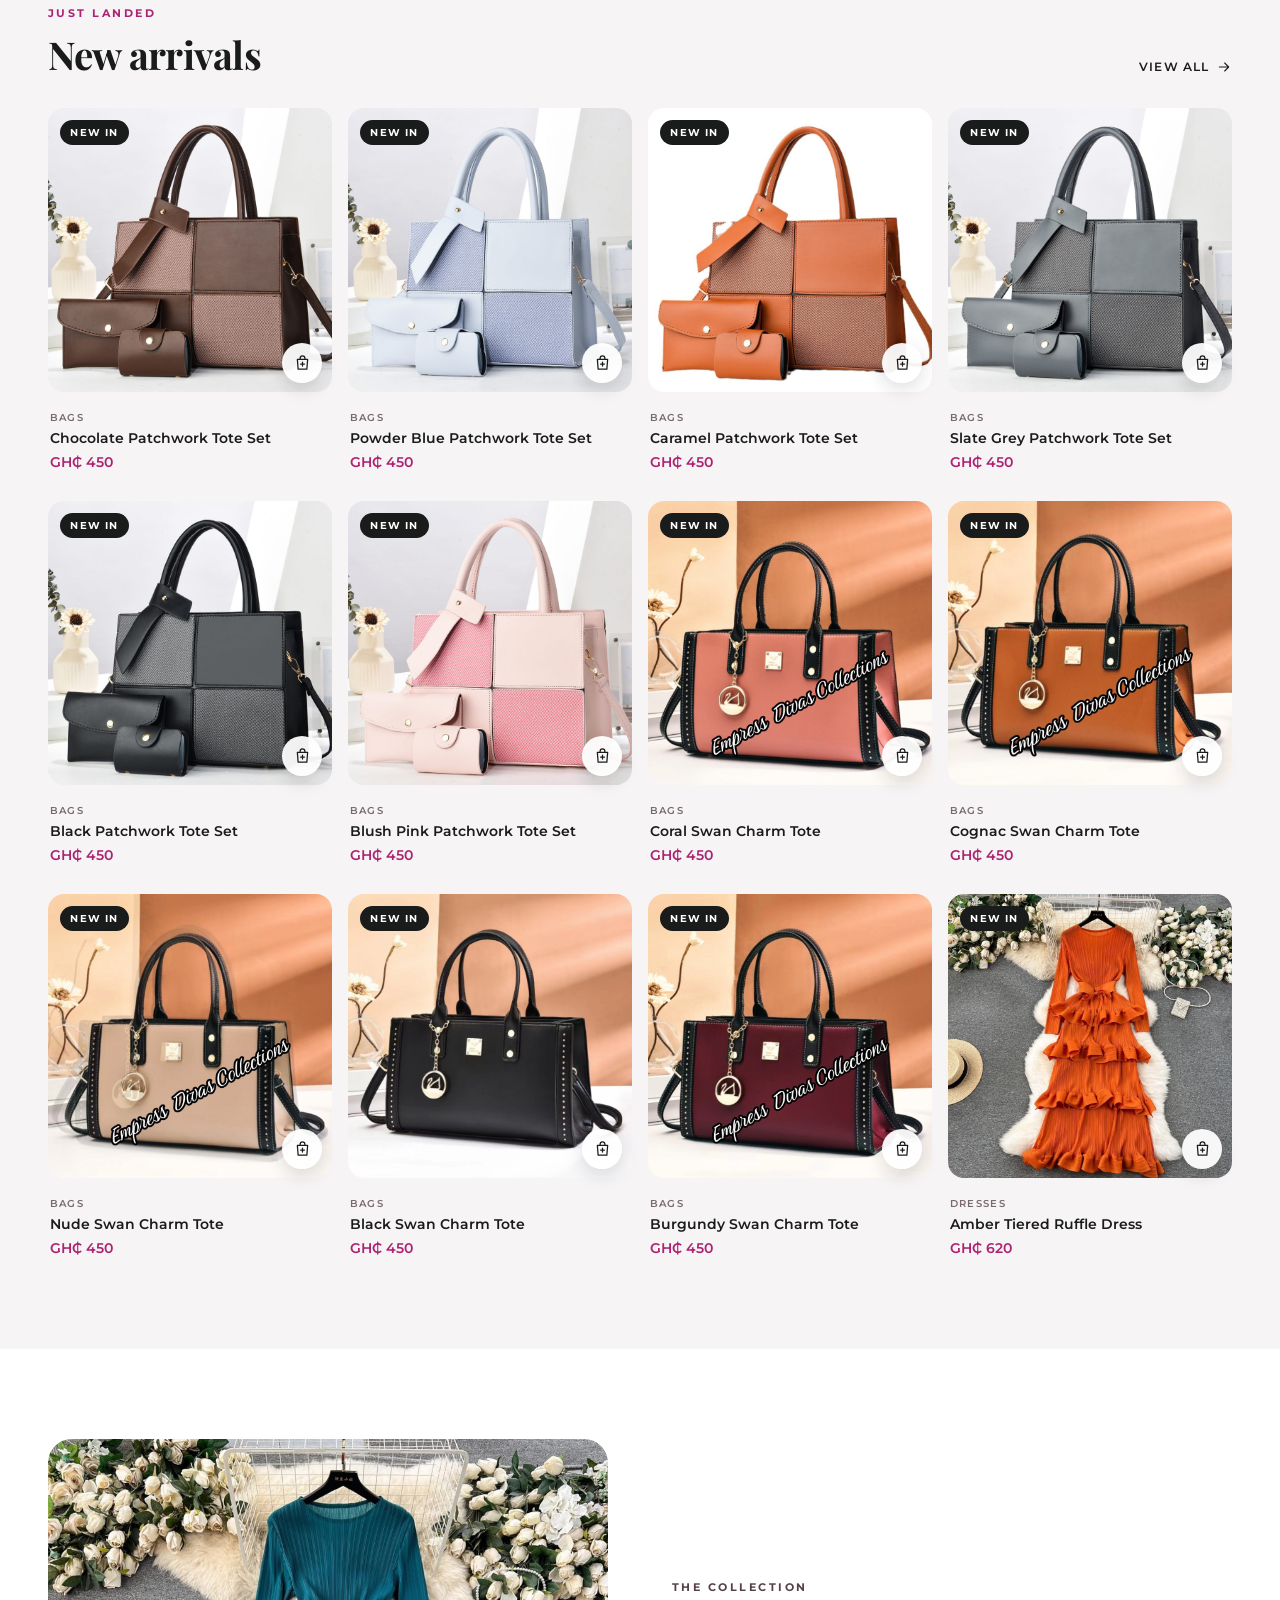
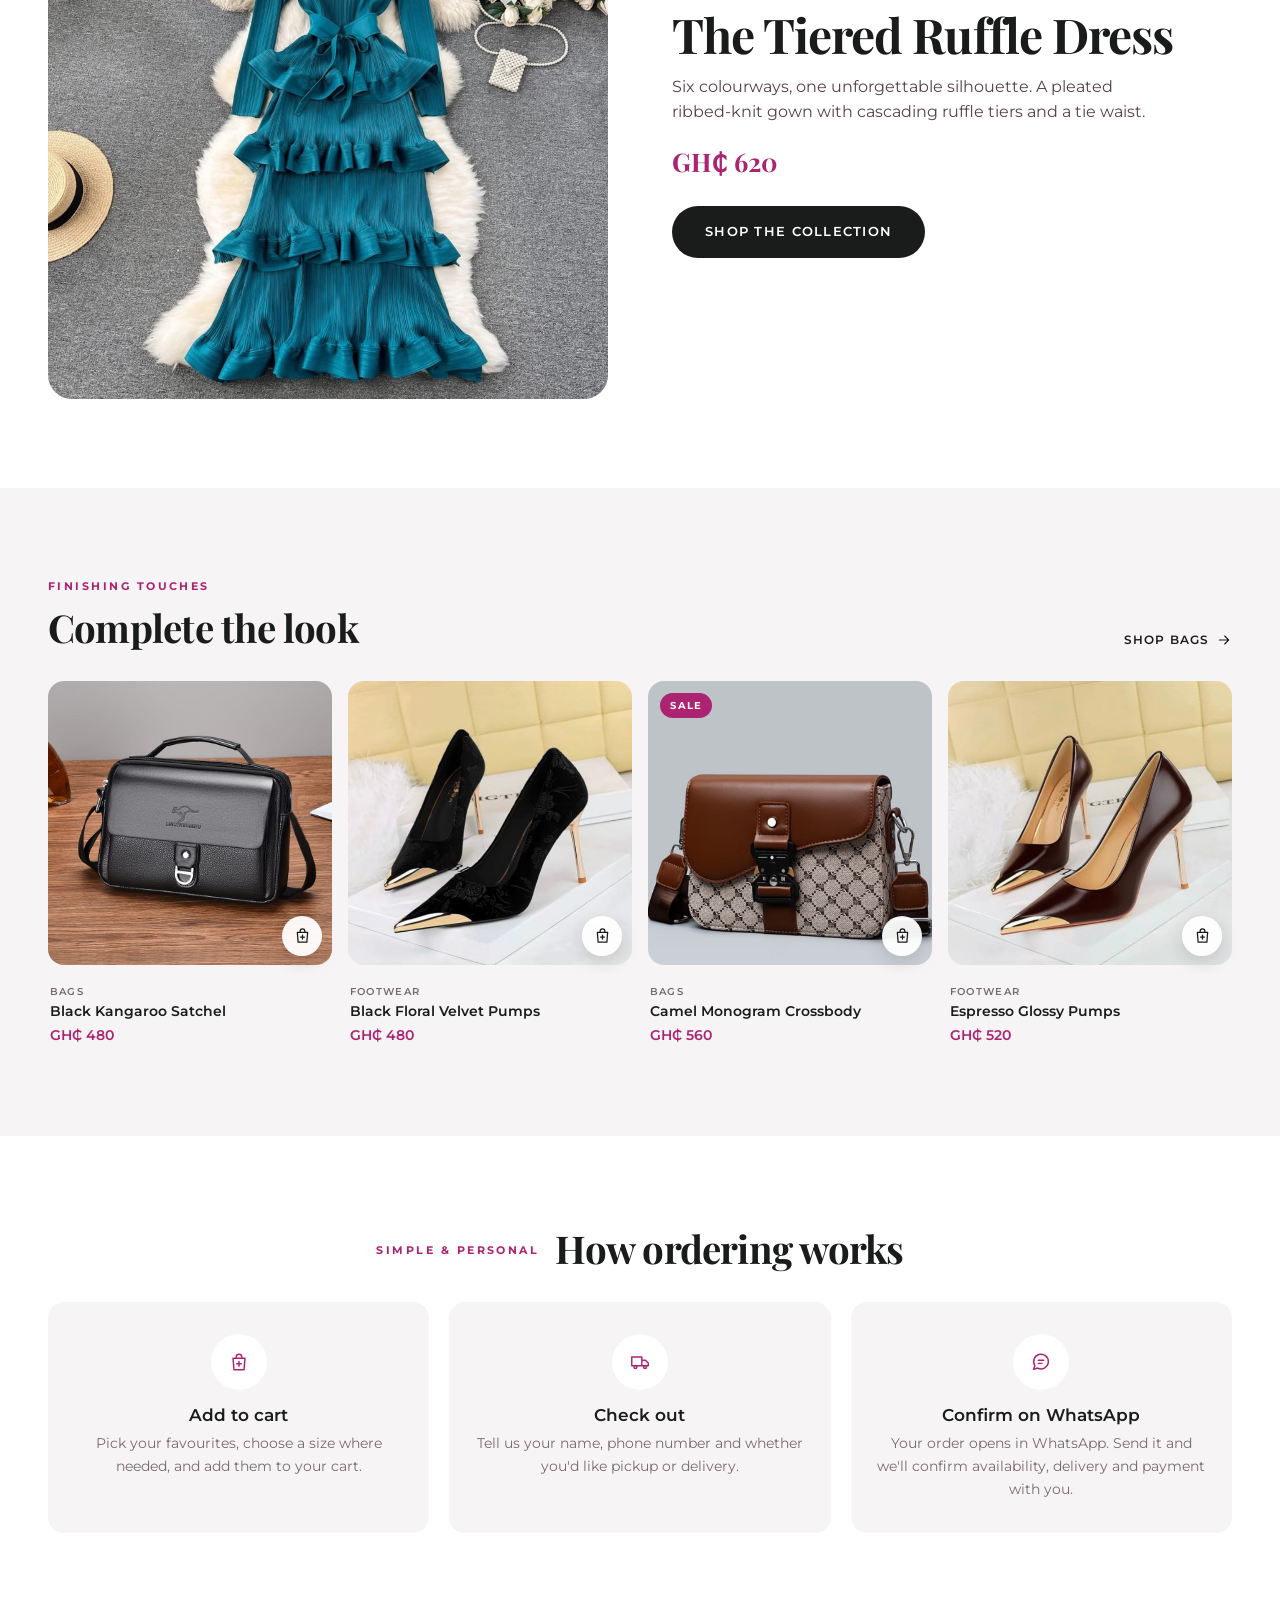
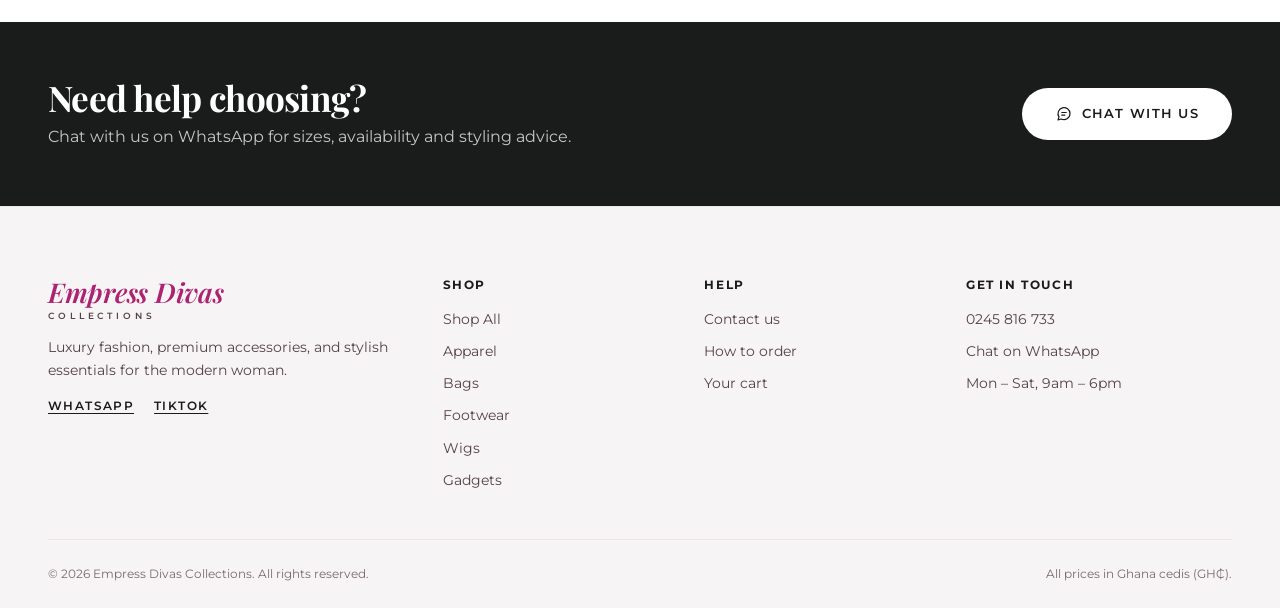
==== commit 59847cc8: "Fold dresses into Apparel, new WhatsApp number, belt price, local images - Dresses are now part of A" ====
--- a/index.html
+++ b/index.html
@@ -73,7 +73,6 @@
         <nav class="main-nav" aria-label="Main">
           <ul>
             <li><a href="shop.html">Shop All</a></li>
-            <li><a href="dresses.html">Dresses</a></li>
             <li><a href="products.html">Apparel</a></li>
             <li><a href="bag_mainpage.html">Bags</a></li>
             <li><a href="footwearmp.html">Footwear</a></li>
@@ -111,7 +110,6 @@
       <nav class="drawer-body mobile-nav" aria-label="Mobile">
         <ul>
           <li><a href="shop.html">Shop All</a></li>
-          <li><a href="dresses.html">Dresses</a></li>
           <li><a href="products.html">Apparel</a></li>
           <li><a href="bag_mainpage.html">Bags</a></li>
           <li><a href="footwearmp.html">Footwear</a></li>
@@ -121,7 +119,7 @@
         </ul>
       </nav>
       <div class="drawer-foot mobile-nav-foot">
-        <a href="https://wa.me/233245816733" target="_blank" rel="noopener"><svg class="icon" viewBox="0 0 24 24" fill="none" stroke="currentColor" stroke-width="1.6" stroke-linecap="round" stroke-linejoin="round" aria-hidden="true"><path d="M20 11.5a8 8 0 0 1-11.7 7.1L4 20l1.3-4.1A8 8 0 1 1 20 11.5Z"/><path d="M9 10h6M9 13.5h4"/></svg> Chat on WhatsApp</a>
+        <a href="https://wa.me/233505458432" target="_blank" rel="noopener"><svg class="icon" viewBox="0 0 24 24" fill="none" stroke="currentColor" stroke-width="1.6" stroke-linecap="round" stroke-linejoin="round" aria-hidden="true"><path d="M20 11.5a8 8 0 0 1-11.7 7.1L4 20l1.3-4.1A8 8 0 1 1 20 11.5Z"/><path d="M9 10h6M9 13.5h4"/></svg> Chat on WhatsApp</a>
         <a href="tel:0245816733"><svg class="icon" viewBox="0 0 24 24" fill="none" stroke="currentColor" stroke-width="1.6" stroke-linecap="round" stroke-linejoin="round" aria-hidden="true"><path d="M5 4h3.5l2 5-2.4 1.6a11 11 0 0 0 5.3 5.3L15 13.5l5 2V19a2 2 0 0 1-2.2 2A16.5 16.5 0 0 1 3 6.2 2 2 0 0 1 5 4Z"/></svg> 0245 816 733</a>
       </div>
     </div>
@@ -137,7 +135,7 @@
             <p class="hero-lead">Trendy dresses, elegant bags and shoes, premium wigs and everyday essentials &mdash; curated by Empress Divas Collections.</p>
             <div class="hero-actions">
               <a href="shop.html" class="btn btn-primary btn-lg">Shop new arrivals</a>
-              <a href="dresses.html" class="btn btn-outline btn-lg">Explore dresses</a>
+              <a href="products.html?type=dresses" class="btn btn-outline btn-lg">Explore dresses</a>
             </div>
           </div>
           <div class="hero-media" aria-hidden="true">
@@ -194,7 +192,7 @@
             <h2>The Tiered Ruffle Dress</h2>
             <p>Six colourways, one unforgettable silhouette. A pleated ribbed-knit gown with cascading ruffle tiers and a tie waist.</p>
             <p class="promo-price">GH₵ 620</p>
-            <a href="dresses.html" class="btn btn-primary btn-lg">Shop the collection</a>
+            <a href="products.html?type=dresses" class="btn btn-primary btn-lg">Shop the collection</a>
           </div>
         </div>
       </section>
@@ -246,7 +244,7 @@
             <h2>Need help choosing?</h2>
             <p>Chat with us on WhatsApp for sizes, availability and styling advice.</p>
           </div>
-          <a href="https://wa.me/233245816733" target="_blank" rel="noopener" class="btn btn-light btn-lg"><svg class="icon" viewBox="0 0 24 24" fill="none" stroke="currentColor" stroke-width="1.6" stroke-linecap="round" stroke-linejoin="round" aria-hidden="true"><path d="M20 11.5a8 8 0 0 1-11.7 7.1L4 20l1.3-4.1A8 8 0 1 1 20 11.5Z"/><path d="M9 10h6M9 13.5h4"/></svg> Chat with us</a>
+          <a href="https://wa.me/233505458432" target="_blank" rel="noopener" class="btn btn-light btn-lg"><svg class="icon" viewBox="0 0 24 24" fill="none" stroke="currentColor" stroke-width="1.6" stroke-linecap="round" stroke-linejoin="round" aria-hidden="true"><path d="M20 11.5a8 8 0 0 1-11.7 7.1L4 20l1.3-4.1A8 8 0 1 1 20 11.5Z"/><path d="M9 10h6M9 13.5h4"/></svg> Chat with us</a>
         </div>
       </section>
     </main>
@@ -260,7 +258,7 @@
           </a>
           <p>Luxury fashion, premium accessories, and stylish essentials for the modern woman.</p>
           <div class="footer-social">
-            <a href="https://wa.me/233245816733" target="_blank" rel="noopener">WhatsApp</a>
+            <a href="https://wa.me/233505458432" target="_blank" rel="noopener">WhatsApp</a>
             <a href="#">TikTok</a>
           </div>
         </div>
@@ -269,7 +267,6 @@
           <h2 class="footer-heading">Shop</h2>
           <ul class="footer-list">
             <li><a href="shop.html">Shop All</a></li>
-            <li><a href="dresses.html">Dresses</a></li>
             <li><a href="products.html">Apparel</a></li>
             <li><a href="bag_mainpage.html">Bags</a></li>
             <li><a href="footwearmp.html">Footwear</a></li>
@@ -291,7 +288,7 @@
           <h2 class="footer-heading">Get in touch</h2>
           <ul class="footer-list">
             <li><a href="tel:0245816733">0245 816 733</a></li>
-            <li><a href="https://wa.me/233245816733" target="_blank" rel="noopener">Chat on WhatsApp</a></li>
+            <li><a href="https://wa.me/233505458432" target="_blank" rel="noopener">Chat on WhatsApp</a></li>
             <li>Mon – Sat, 9am – 6pm</li>
           </ul>
         </div>
--- a/styles.css
+++ b/styles.css
@@ -591,7 +591,7 @@
 /* ---------- Categories ---------- */
 .category-grid {
   display: grid;
-  grid-template-columns: repeat(6, minmax(0, 1fr));
+  grid-template-columns: repeat(5, minmax(0, 1fr));
   gap: 1rem;
 }
 .category-tile { display: block; }
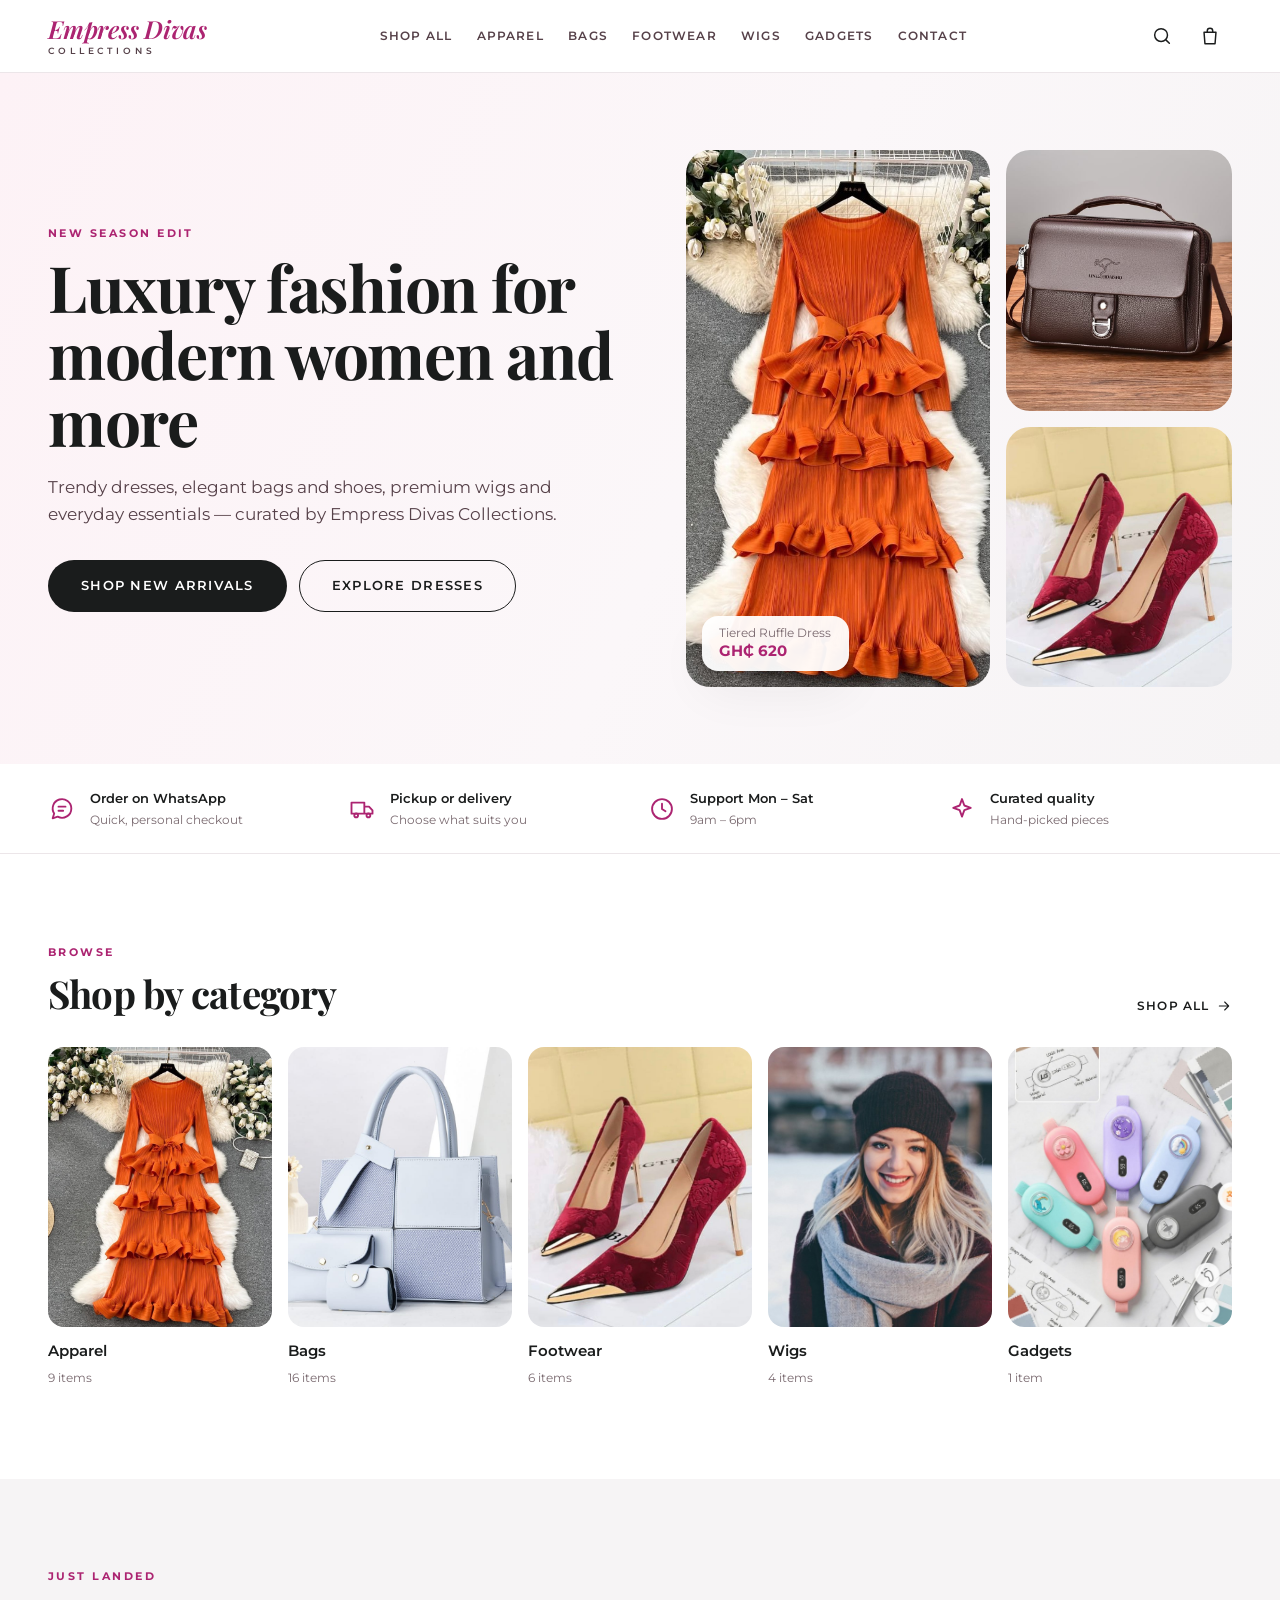
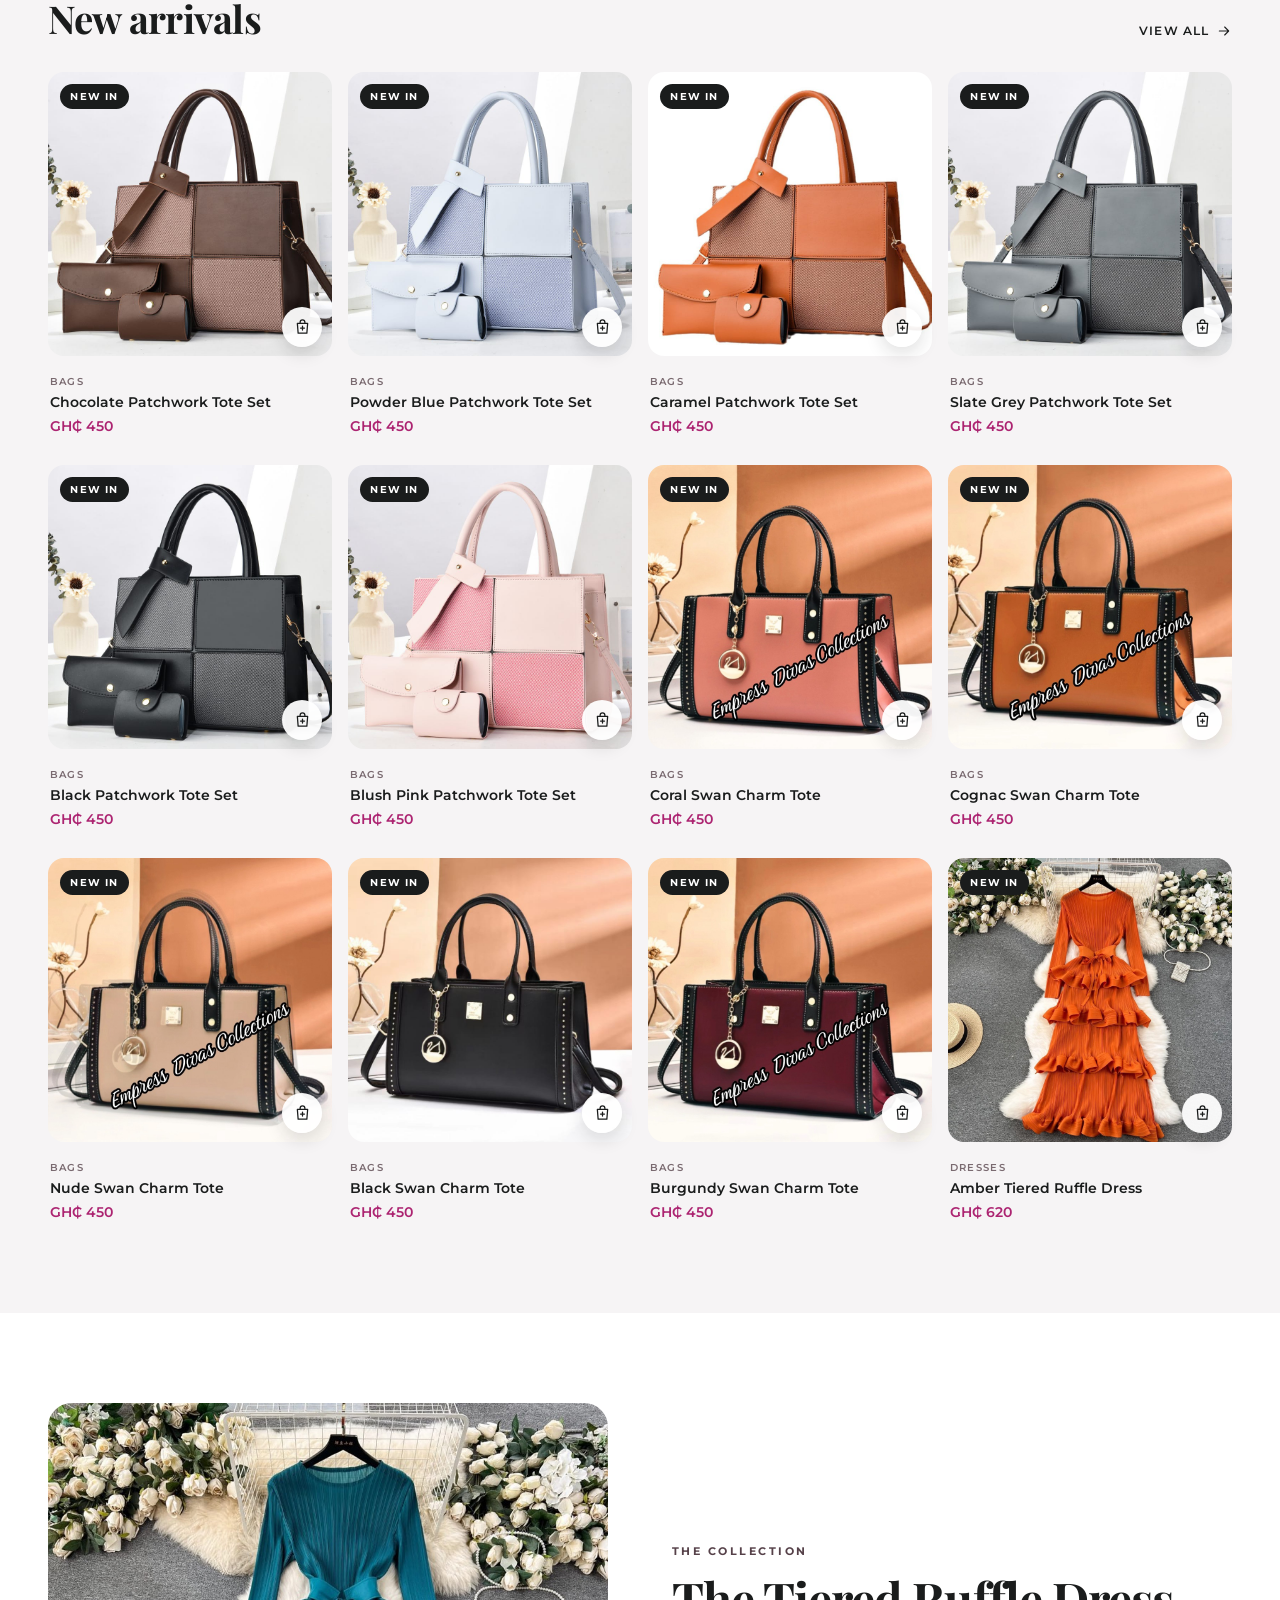
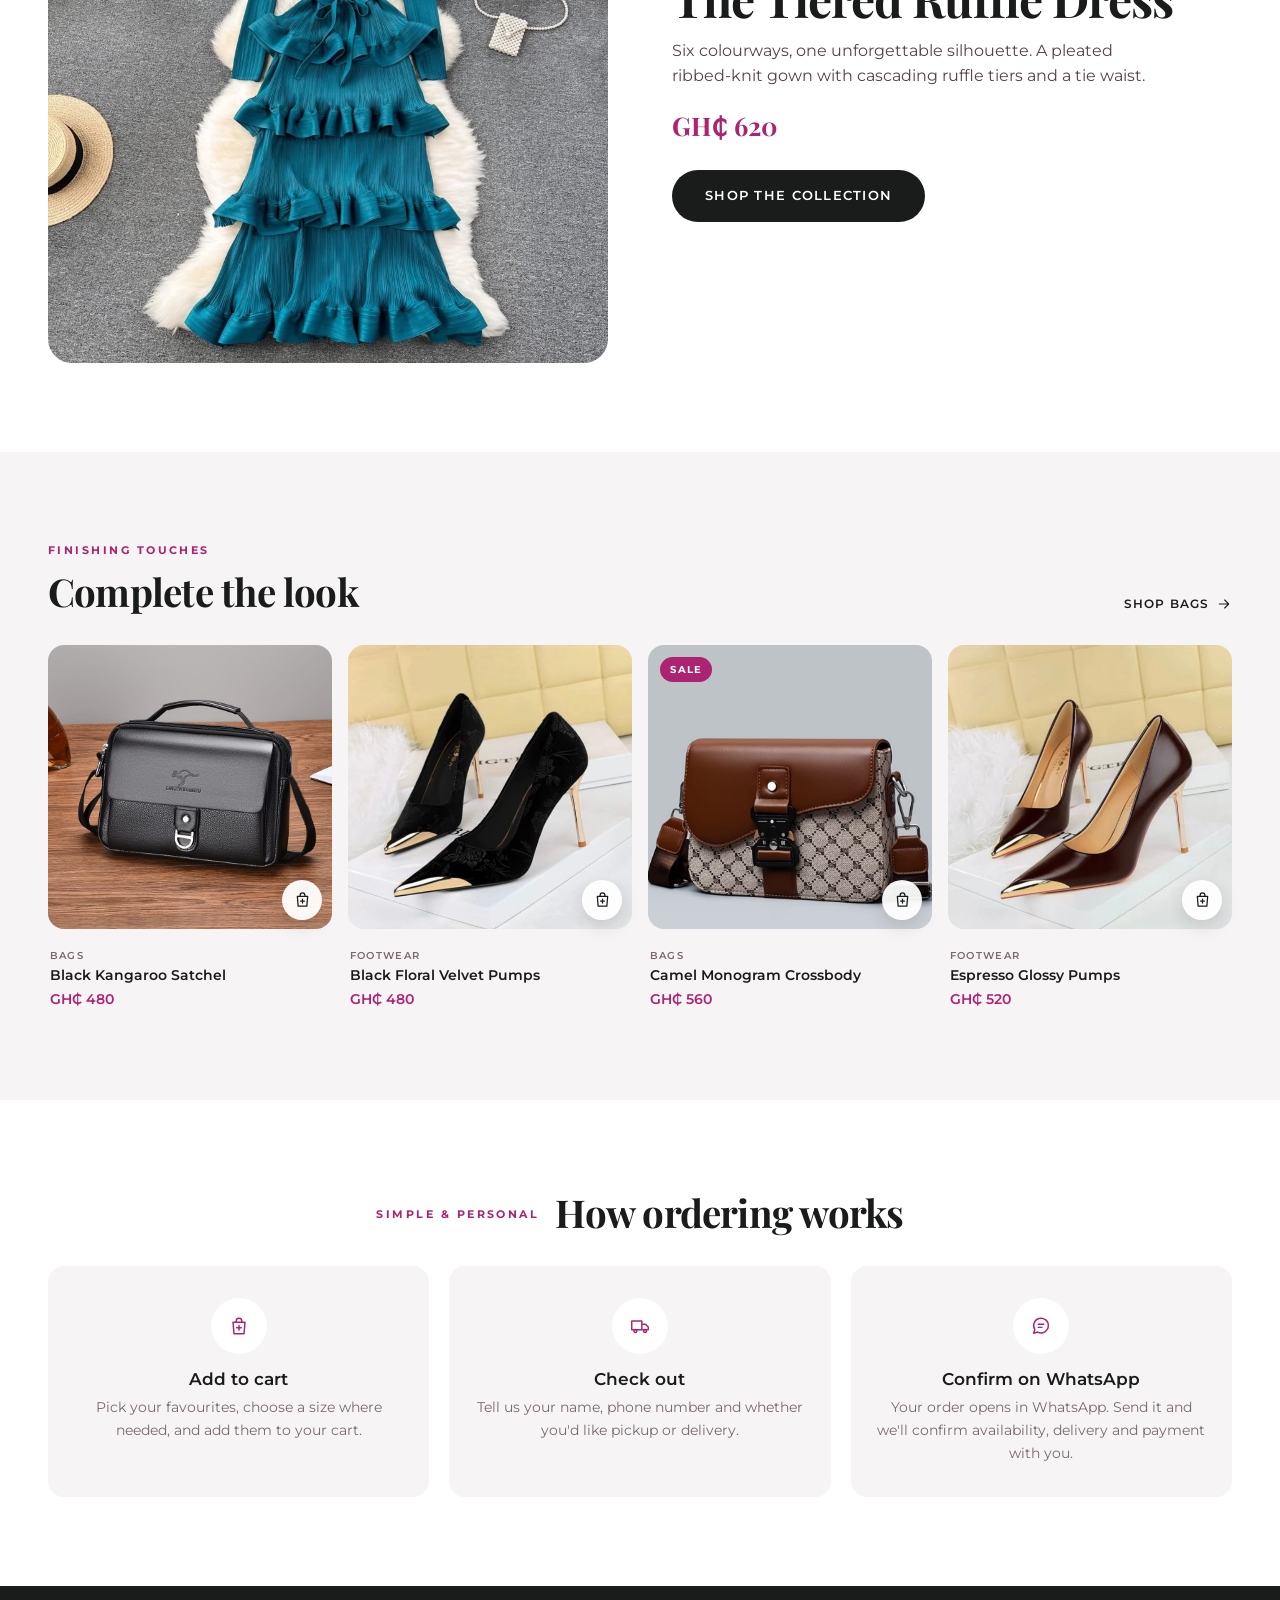
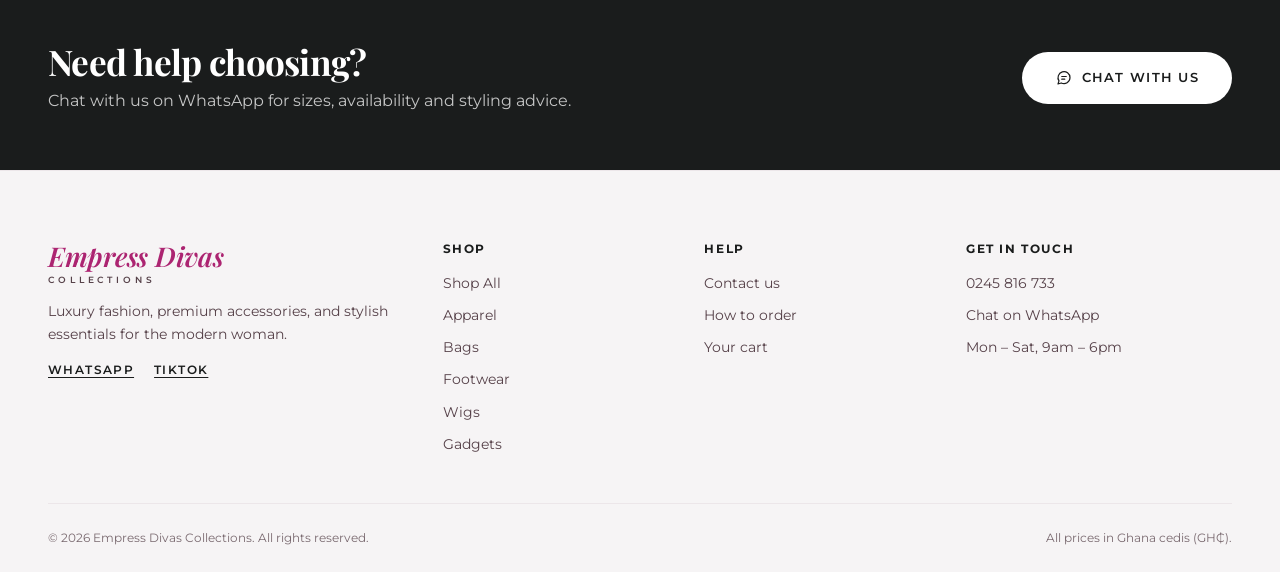
==== commit 6129f27c: "Update the homepage headline to "Luxury fashion for modern women and more" Co-Authored-By: Claude Op" ====
--- a/index.html
+++ b/index.html
@@ -5,6 +5,20 @@
     <meta name="viewport" content="width=device-width, initial-scale=1.0" />
     <title>Empress Divas Collections | Luxury Fashion &amp; Accessories</title>
     <meta name="description" content="Luxury fashion, premium accessories, and stylish essentials for the modern woman." />
+    <link rel="icon" href="favicon.ico" sizes="any" />
+    <link rel="icon" type="image/png" sizes="32x32" href="Images/brand/favicon-32.png" />
+    <link rel="apple-touch-icon" href="Images/brand/apple-touch-icon.png" />
+    <link rel="manifest" href="site.webmanifest" />
+    <meta property="og:type" content="website" />
+    <meta property="og:site_name" content="Empress Divas Collections" />
+    <meta property="og:title" content="Empress Divas Collections | Luxury Fashion &amp; Accessories" />
+    <meta property="og:description" content="Luxury fashion, premium accessories, and stylish essentials for the modern woman." />
+    <meta property="og:url" content="https://empress-divas.netlify.app/" />
+    <meta property="og:image" content="https://empress-divas.netlify.app/Images/brand/share.jpg" />
+    <meta property="og:image:width" content="1200" />
+    <meta property="og:image:height" content="630" />
+    <meta property="og:image:alt" content="Empress Divas Collections logo" />
+    <meta name="twitter:card" content="summary_large_image" />
     <link rel="preconnect" href="https://fonts.googleapis.com" />
     <link rel="preconnect" href="https://fonts.gstatic.com" crossorigin />
     <link href="https://fonts.googleapis.com/css2?family=Montserrat:wght@400;500;600;700&family=Playfair+Display:ital,wght@0,600;0,700;1,600;1,700&display=swap" rel="stylesheet" />
@@ -55,10 +69,6 @@
 
     <a class="skip-link" href="#main">Skip to content</a>
 
-    <div class="announcement">
-      <p>Order easily on WhatsApp &middot; Pickup or delivery<span class="announcement-extra"> &middot; <a href="tel:0245816733">Call 0245 816 733</a></span></p>
-    </div>
-
     <header class="site-header">
       <div class="container header-inner">
         <button class="icon-btn menu-toggle" type="button" aria-label="Open menu" aria-controls="mobile-nav" aria-expanded="false" data-drawer-open="mobile-nav">
@@ -119,6 +129,7 @@
         </ul>
       </nav>
       <div class="drawer-foot mobile-nav-foot">
+        <p class="mobile-nav-note">Order easily on WhatsApp &middot; Pickup or delivery</p>
         <a href="https://wa.me/233505458432" target="_blank" rel="noopener"><svg class="icon" viewBox="0 0 24 24" fill="none" stroke="currentColor" stroke-width="1.6" stroke-linecap="round" stroke-linejoin="round" aria-hidden="true"><path d="M20 11.5a8 8 0 0 1-11.7 7.1L4 20l1.3-4.1A8 8 0 1 1 20 11.5Z"/><path d="M9 10h6M9 13.5h4"/></svg> Chat on WhatsApp</a>
         <a href="tel:0245816733"><svg class="icon" viewBox="0 0 24 24" fill="none" stroke="currentColor" stroke-width="1.6" stroke-linecap="round" stroke-linejoin="round" aria-hidden="true"><path d="M5 4h3.5l2 5-2.4 1.6a11 11 0 0 0 5.3 5.3L15 13.5l5 2V19a2 2 0 0 1-2.2 2A16.5 16.5 0 0 1 3 6.2 2 2 0 0 1 5 4Z"/></svg> 0245 816 733</a>
       </div>
@@ -131,7 +142,7 @@
         <div class="container hero-inner">
           <div class="hero-copy">
             <p class="eyebrow">New season edit</p>
-            <h1>Luxury fashion for the modern woman</h1>
+            <h1>Luxury fashion for modern women and more</h1>
             <p class="hero-lead">Trendy dresses, elegant bags and shoes, premium wigs and everyday essentials &mdash; curated by Empress Divas Collections.</p>
             <div class="hero-actions">
               <a href="shop.html" class="btn btn-primary btn-lg">Shop new arrivals</a>
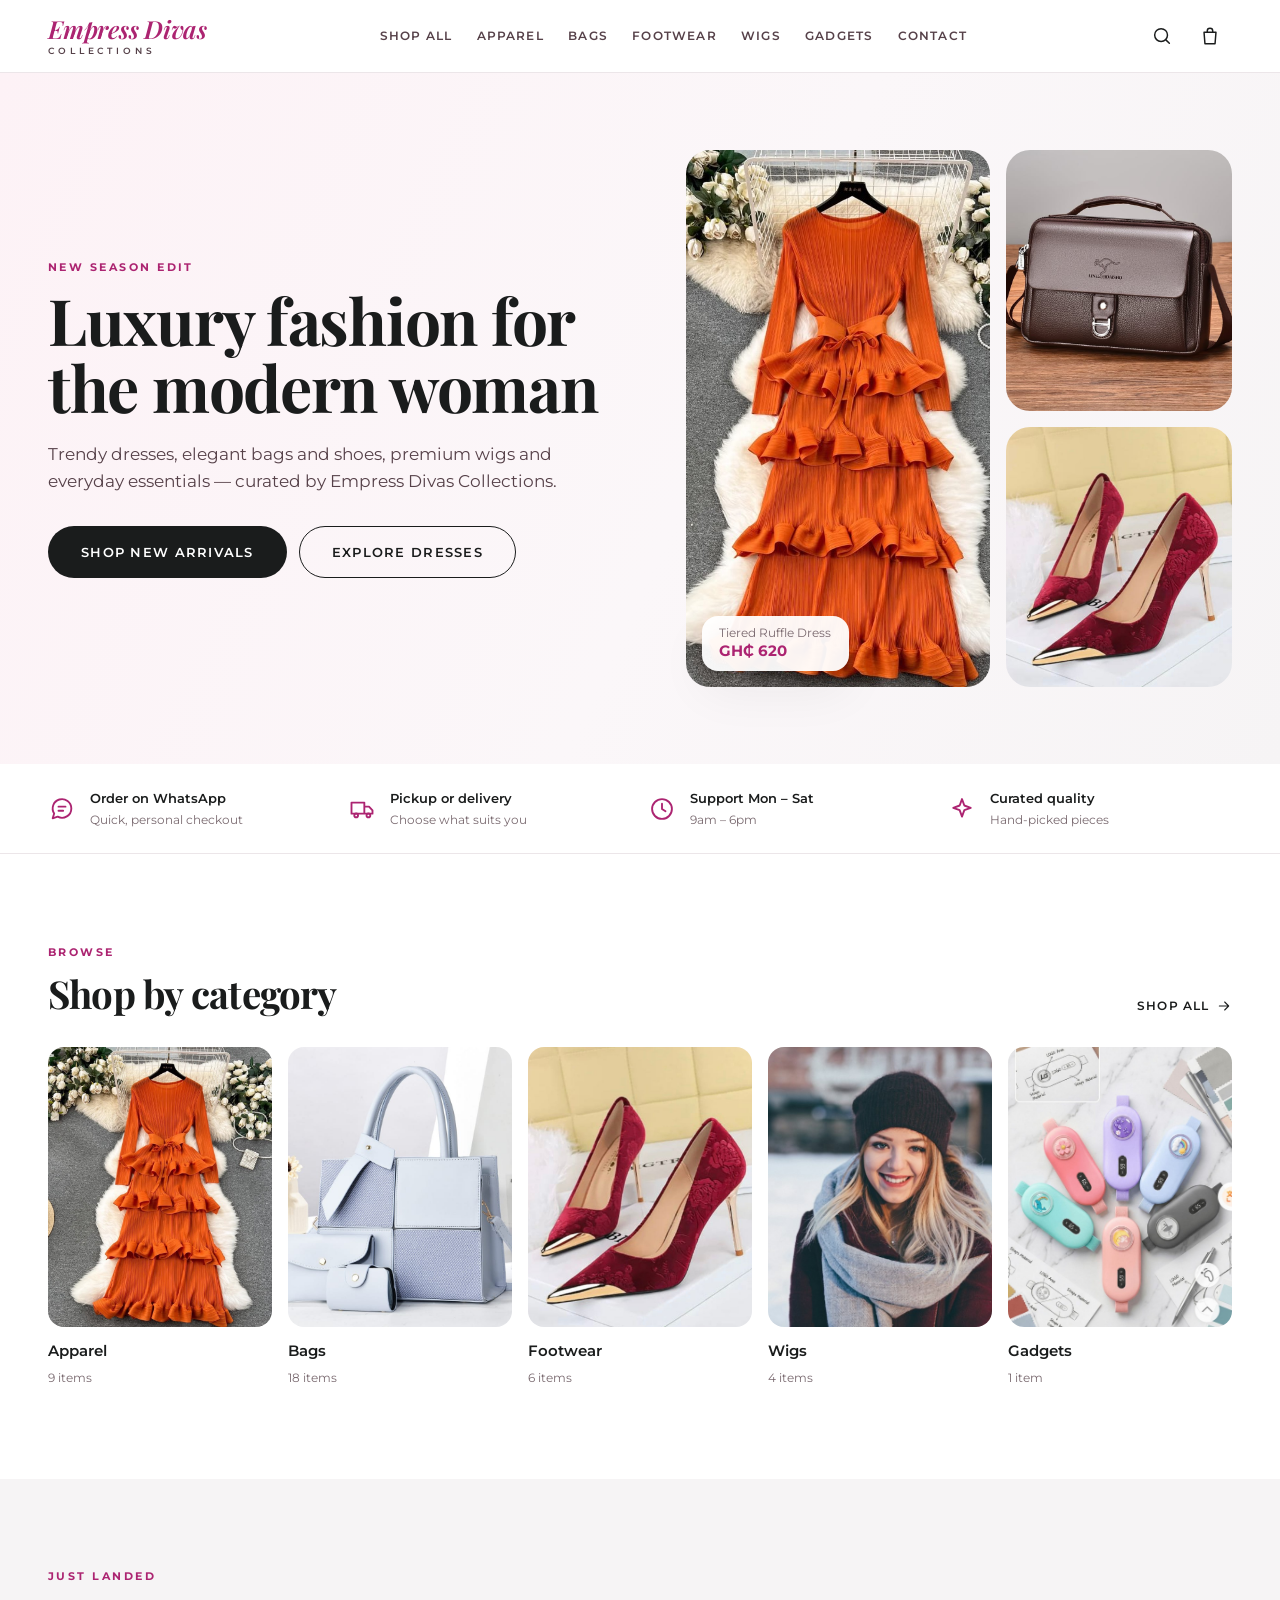
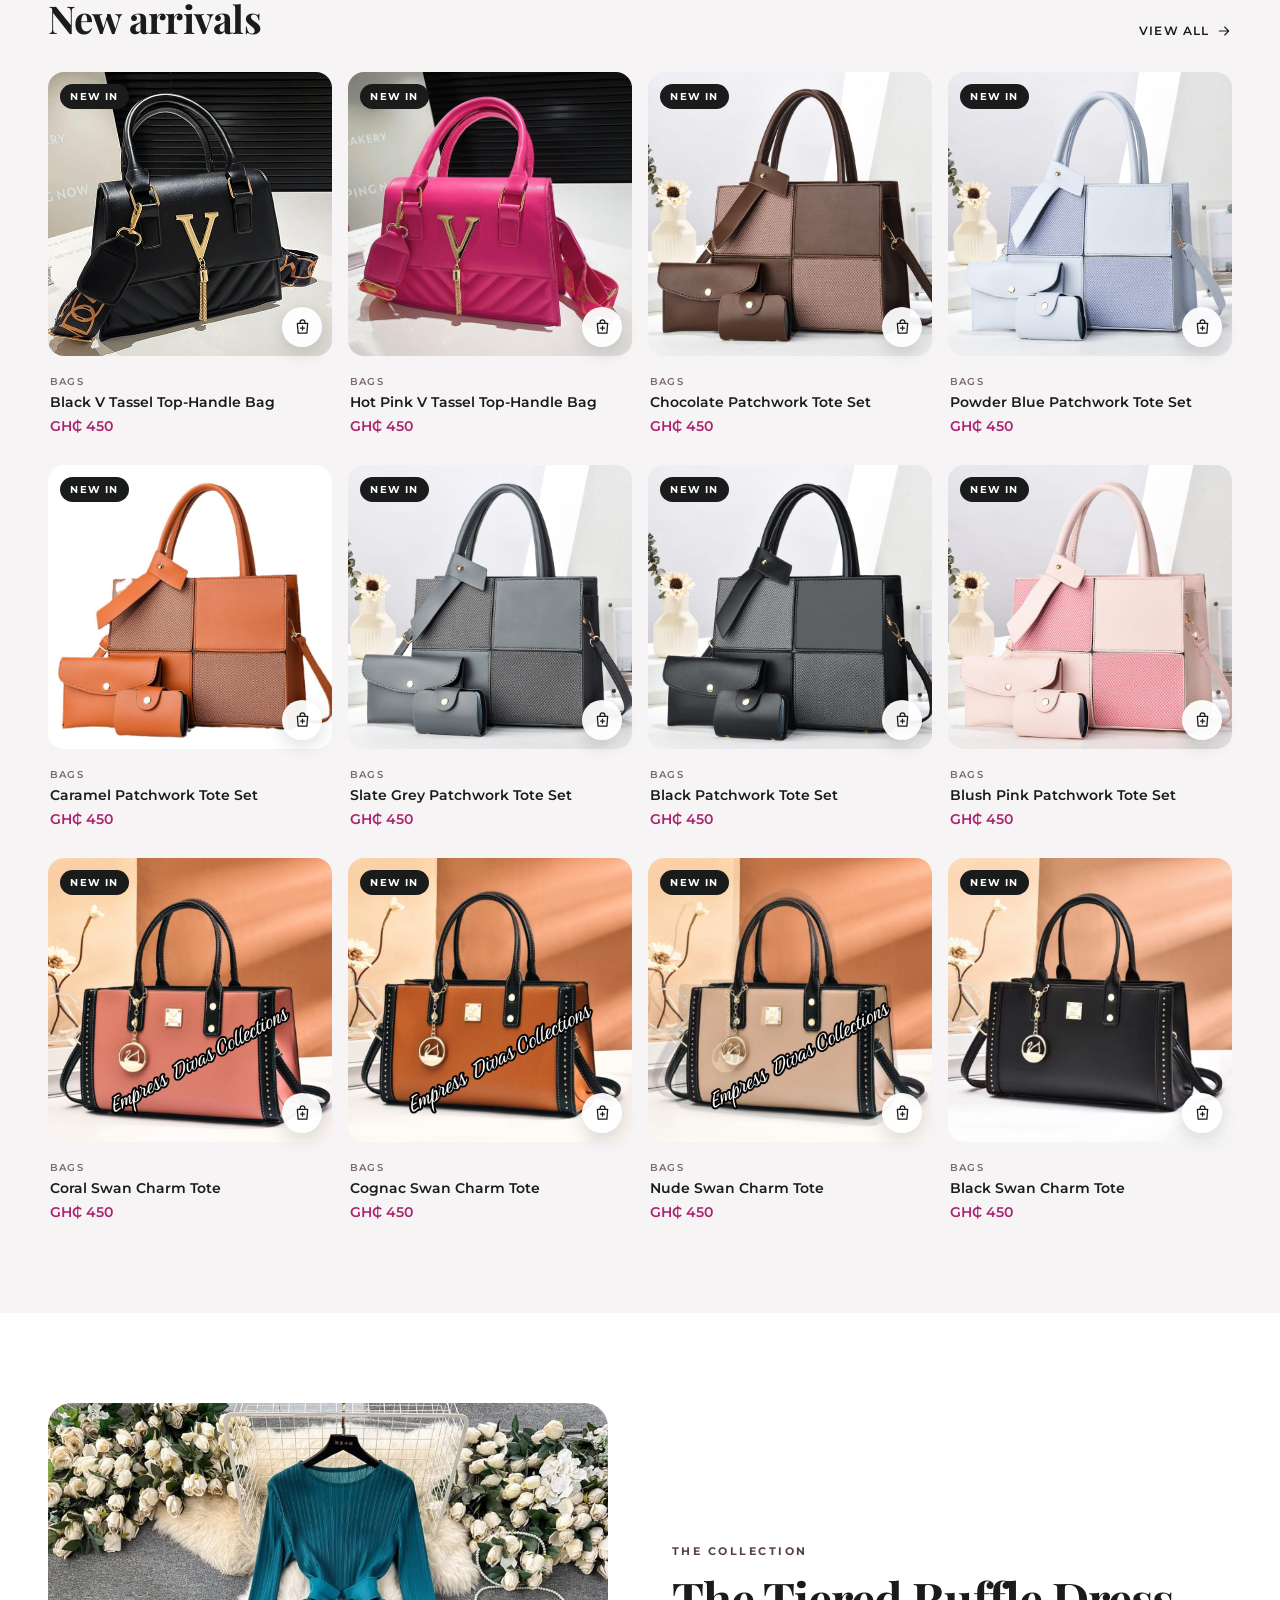
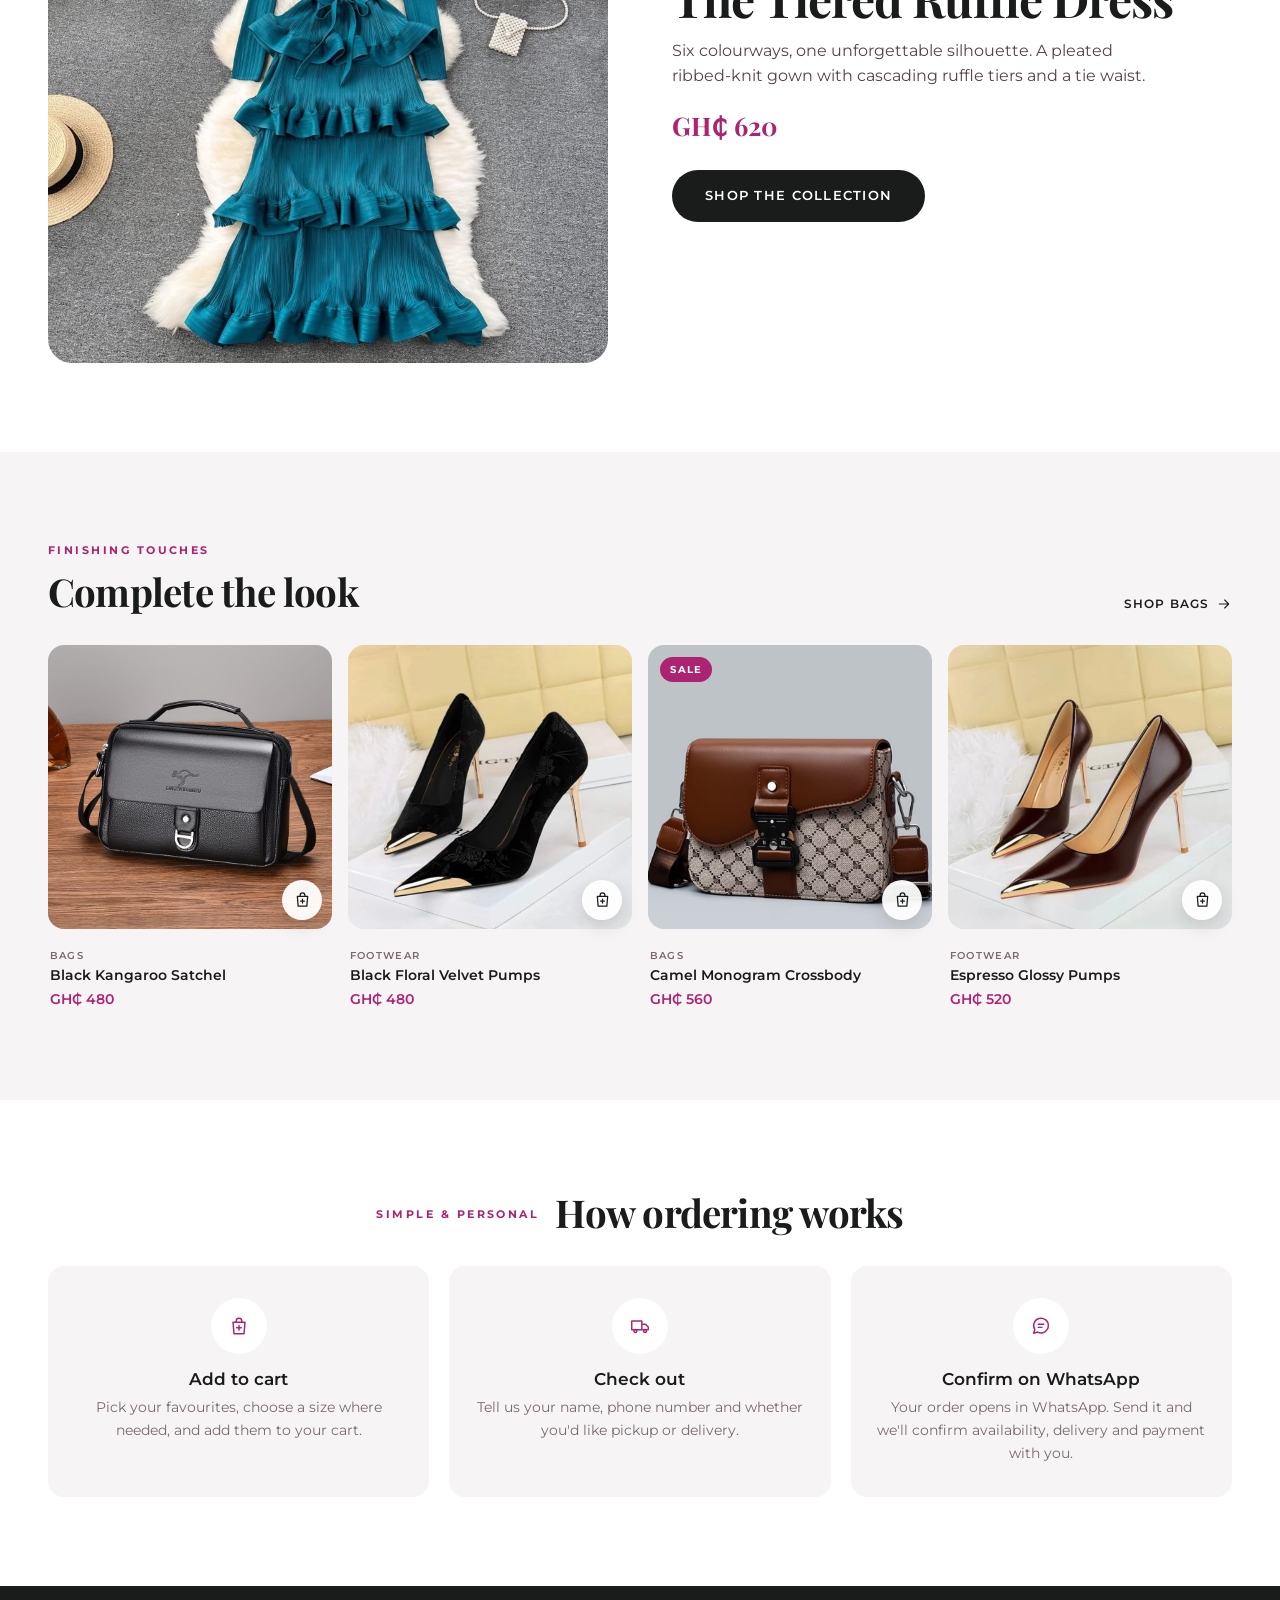
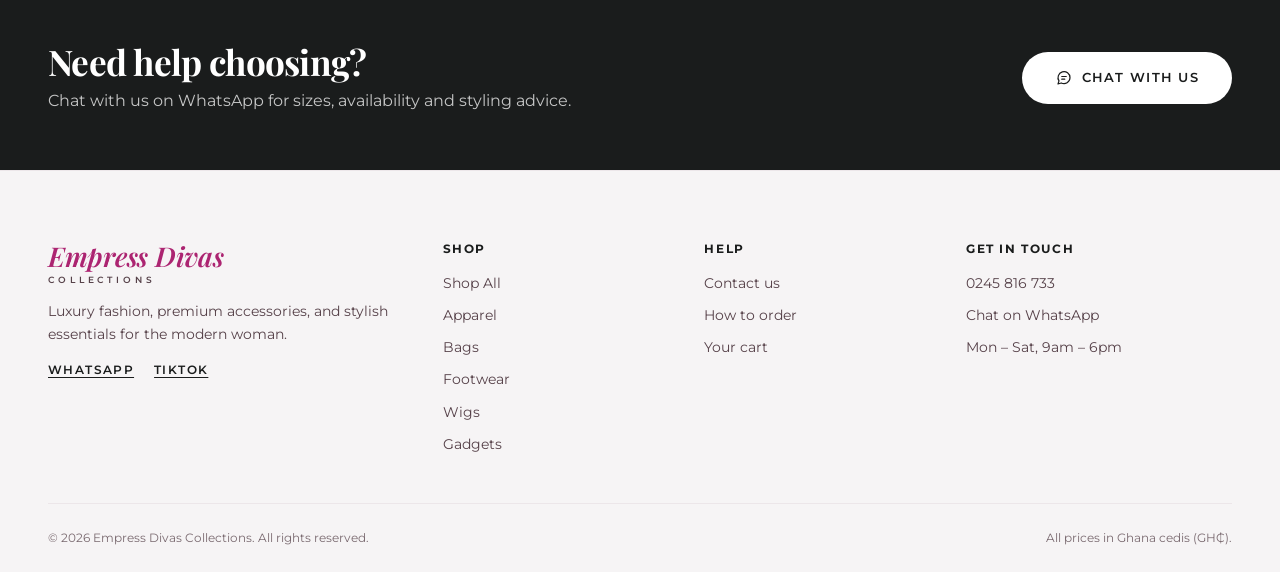
==== commit f936a2ae: "Move the announcement bar into the menu drawer Remove the black "Order easily on WhatsApp" bar from " ====
--- a/index.html
+++ b/index.html
@@ -142,7 +142,7 @@
         <div class="container hero-inner">
           <div class="hero-copy">
             <p class="eyebrow">New season edit</p>
-            <h1>Luxury fashion for modern women and more</h1>
+            <h1>Luxury fashion for the modern woman</h1>
             <p class="hero-lead">Trendy dresses, elegant bags and shoes, premium wigs and everyday essentials &mdash; curated by Empress Divas Collections.</p>
             <div class="hero-actions">
               <a href="shop.html" class="btn btn-primary btn-lg">Shop new arrivals</a>
--- a/styles.css
+++ b/styles.css
@@ -205,18 +205,7 @@
 }
 .icon-btn:hover { background: var(--pink-wash); color: var(--pink); }
 
-/* ---------- Announcement + header ---------- */
-.announcement {
-  background: var(--ink);
-  color: #fff;
-  text-align: center;
-  font-size: 0.72rem;
-  letter-spacing: 0.06em;
-  padding: 0.55rem var(--gutter);
-}
-.announcement p { margin: 0; }
-.announcement a { text-decoration: underline; text-underline-offset: 2px; }
-
+/* ---------- Header ---------- */
 .site-header {
   position: sticky;
   top: 0;
@@ -436,6 +425,12 @@
   color: var(--ink-soft);
 }
 .mobile-nav-foot .icon { color: var(--pink); }
+.mobile-nav-note {
+  margin: 0 0 0.25rem;
+  font-size: 0.72rem;
+  letter-spacing: 0.06em;
+  color: var(--muted);
+}
 
 /* ---------- Shared section bits ---------- */
 .section { padding: clamp(3.5rem, 7vw, 6rem) 0; }
@@ -1377,8 +1372,6 @@
 }
 
 @media (max-width: 640px) {
-  .announcement { display: none; }
-
   .product-grid,
   .product-grid-listing { grid-template-columns: repeat(2, minmax(0, 1fr)); gap: 1.5rem 0.75rem; }
   .category-grid { grid-template-columns: repeat(2, minmax(0, 1fr)); }
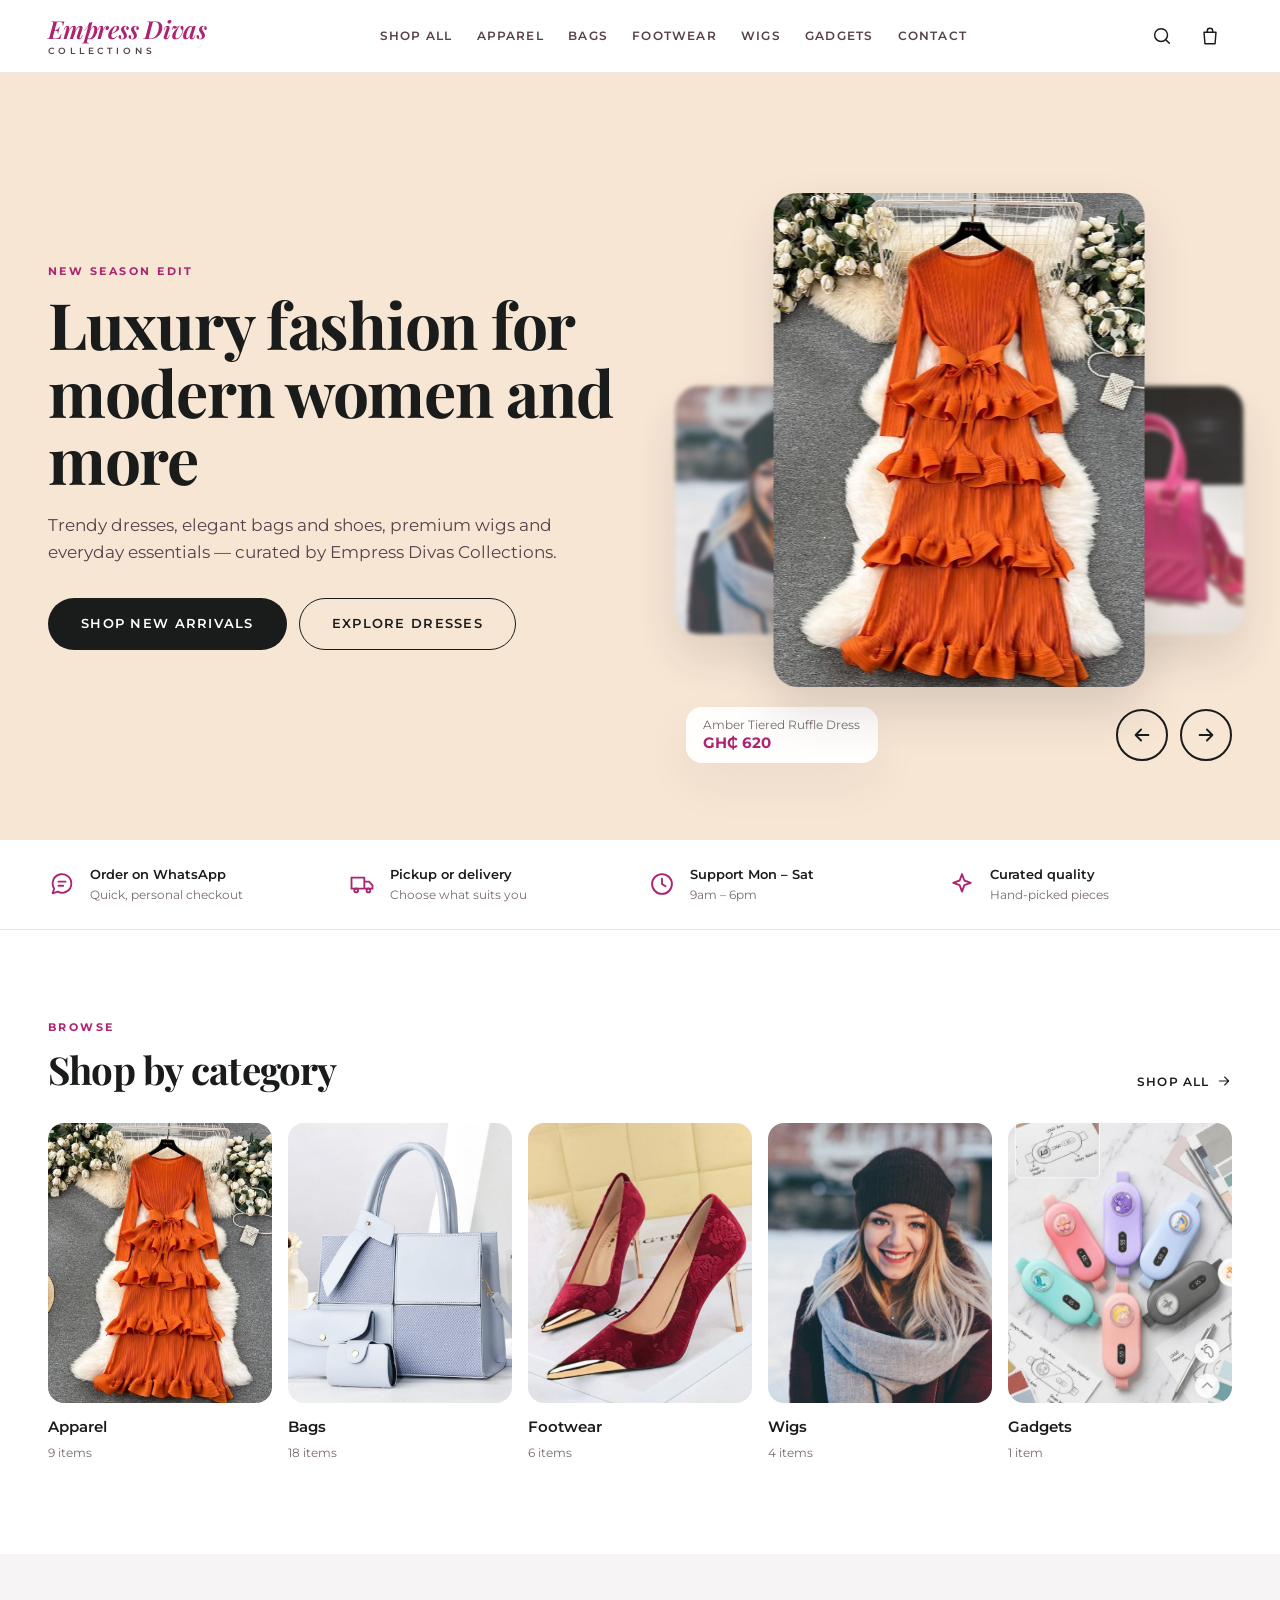
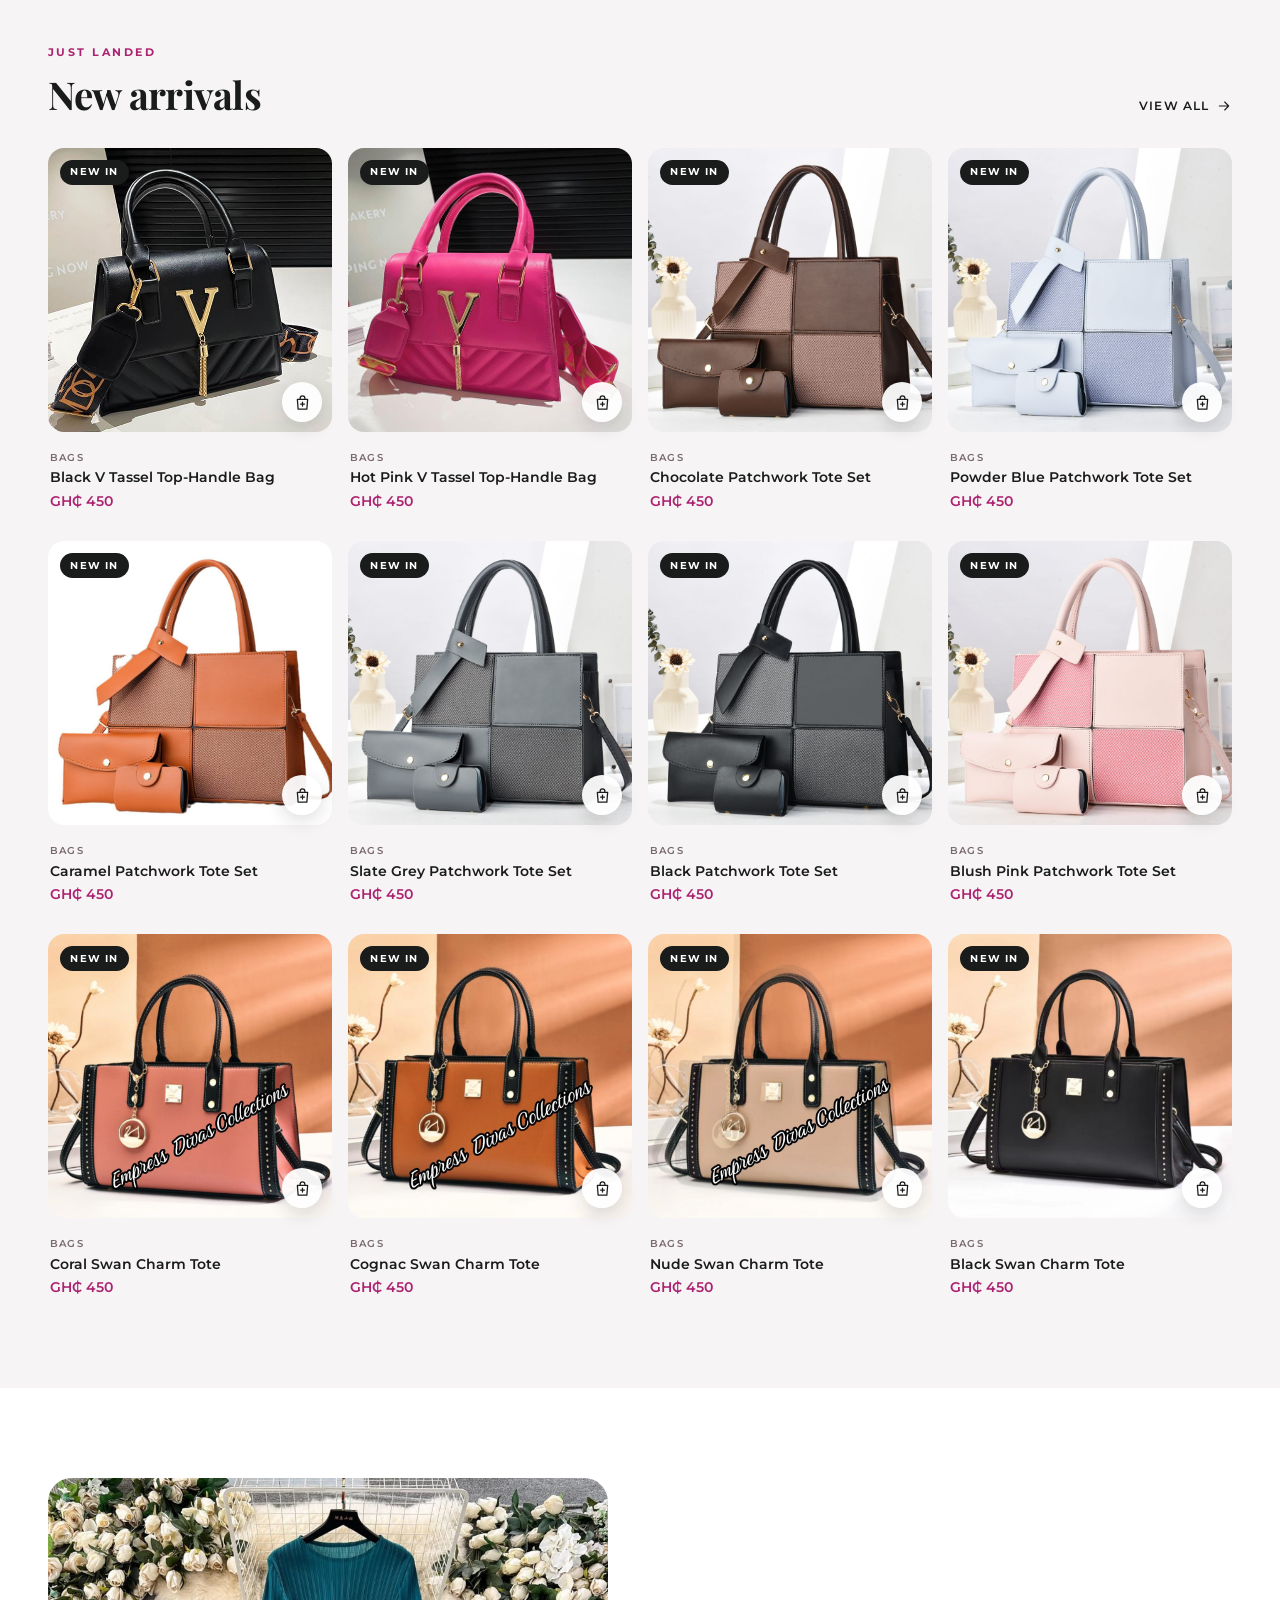
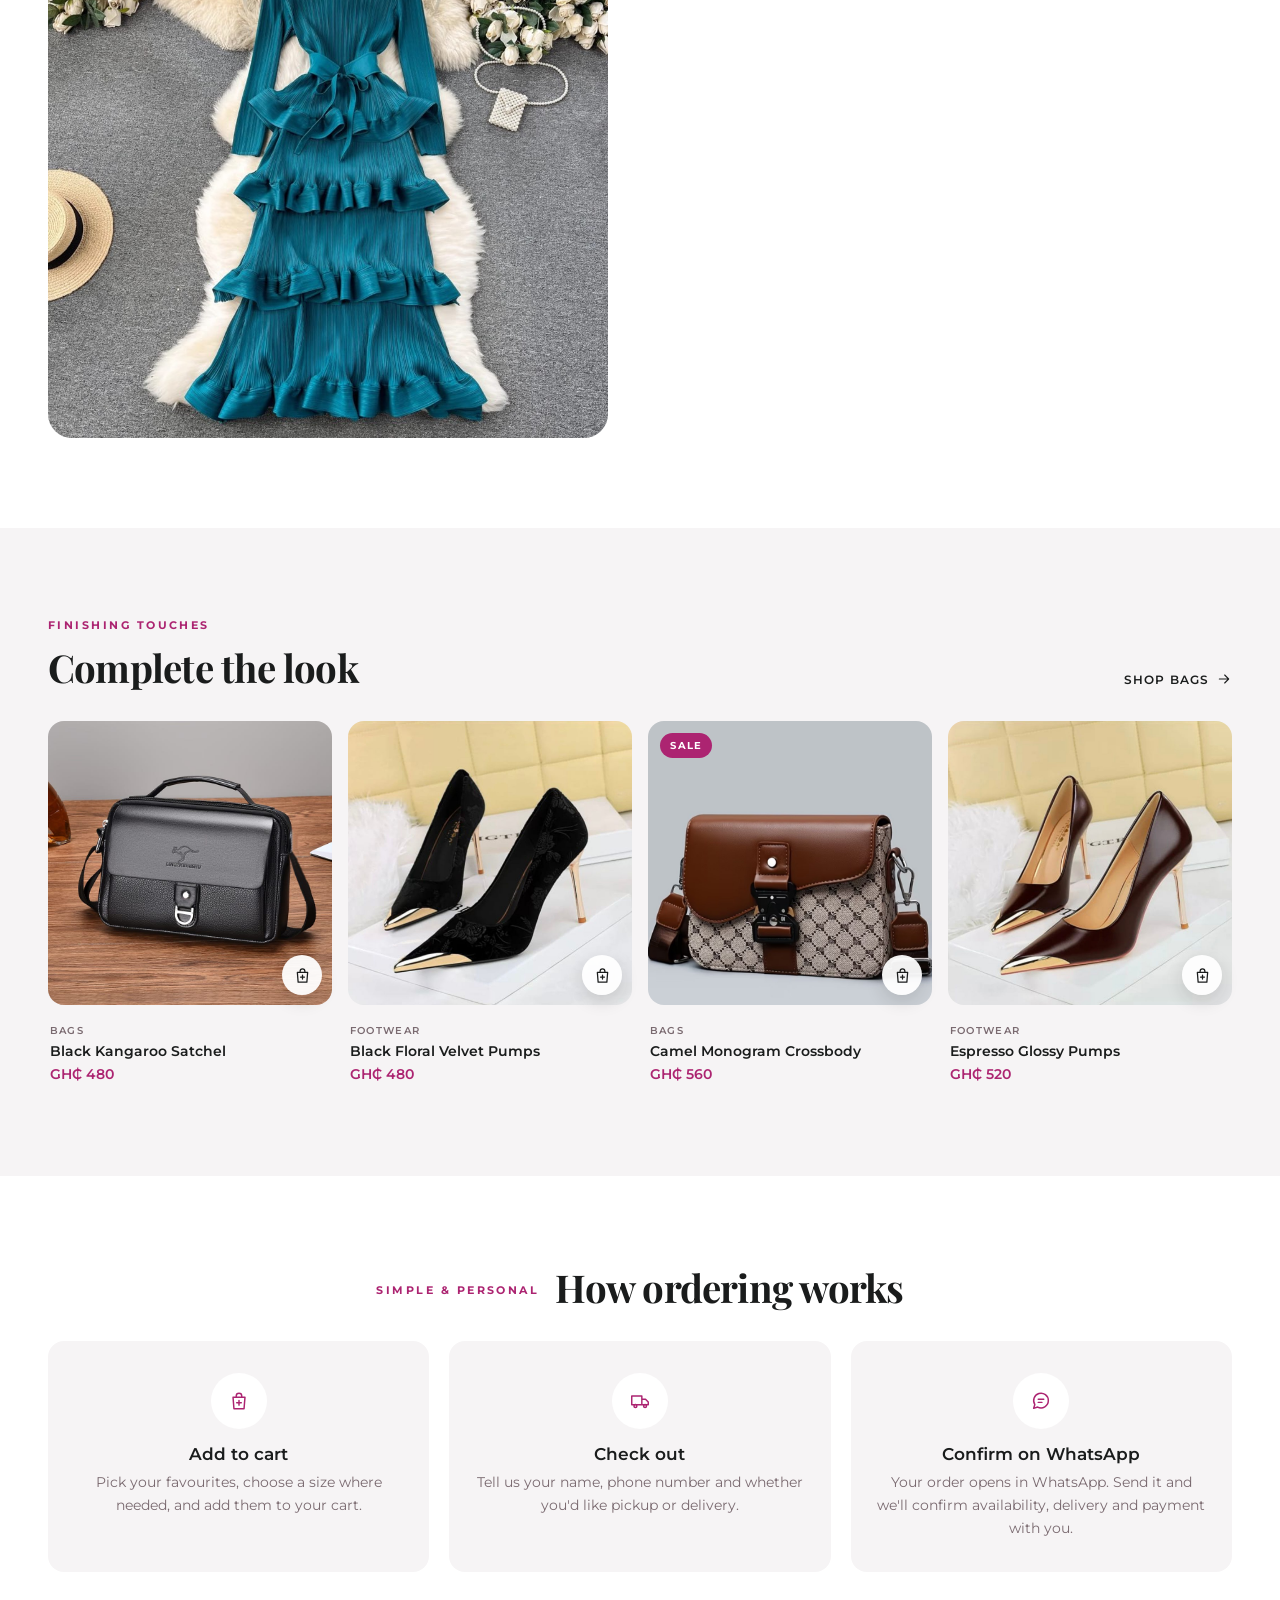
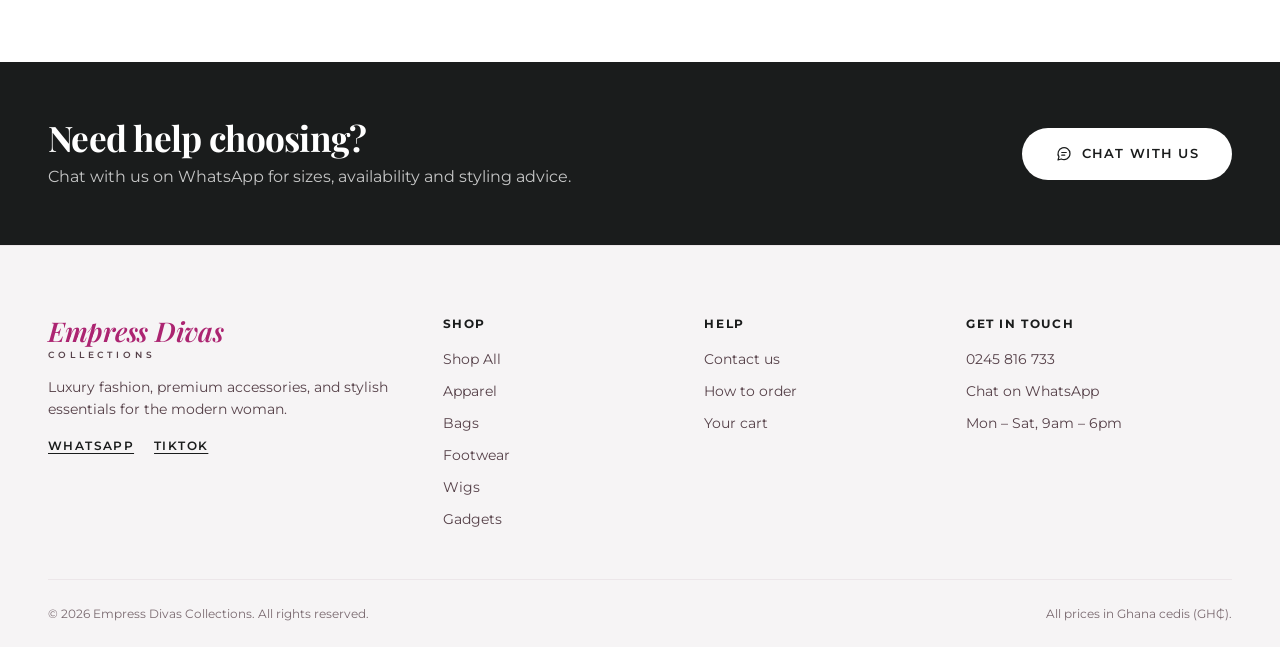
==== commit edf9fed9: "Turn the homepage hero into a product carousel and reveal sections on scroll - Hero: four products (" ====
--- a/index.html
+++ b/index.html
@@ -142,18 +142,27 @@
         <div class="container hero-inner">
           <div class="hero-copy">
             <p class="eyebrow">New season edit</p>
-            <h1>Luxury fashion for the modern woman</h1>
+            <h1>Luxury fashion for modern women and more</h1>
             <p class="hero-lead">Trendy dresses, elegant bags and shoes, premium wigs and everyday essentials &mdash; curated by Empress Divas Collections.</p>
             <div class="hero-actions">
               <a href="shop.html" class="btn btn-primary btn-lg">Shop new arrivals</a>
               <a href="products.html?type=dresses" class="btn btn-outline btn-lg">Explore dresses</a>
             </div>
           </div>
-          <div class="hero-media" aria-hidden="true">
-            <div class="hero-tile hero-tile-main"><img src="Images/dresses/amber-tiered-ruffle-dress.jpeg" alt="" /></div>
-            <div class="hero-tile hero-tile-top"><img src="Images/bags/mocha-kangaroo-satchel-bag.jpeg" alt="" /></div>
-            <div class="hero-tile hero-tile-bottom"><img src="Images/footwear/wine-floral-velvet-pointed-pumps.jpeg" alt="" /></div>
-            <div class="hero-chip"><span>Tiered Ruffle Dress</span><strong>GH₵ 620</strong></div>
+          <div class="hero-media" data-hero-carousel aria-roledescription="carousel" aria-label="Featured pieces">
+            <div class="hero-stage">
+              <a class="hero-slide" href="item.html?id=d1" data-product="d1" data-bg="#f8e6d5" data-role="center"><img src="Images/dresses/amber-tiered-ruffle-dress.jpeg" alt="Amber tiered ruffle dress" draggable="false" /></a>
+              <a class="hero-slide" href="item.html?id=b18" data-product="b18" data-bg="#fbdfec" data-role="right"><img src="Images/bags/hot-pink-v-tassel-top-handle-bag.jpeg" alt="Hot pink V tassel top-handle bag" draggable="false" /></a>
+              <a class="hero-slide" href="item.html?id=s1" data-product="s1" data-bg="#f2dbe0" data-role="back"><img src="Images/footwear/wine-floral-velvet-pointed-pumps.jpeg" alt="Wine floral velvet pumps" draggable="false" /></a>
+              <a class="hero-slide" href="item.html?id=w4" data-product="w4" data-bg="#efe5dc" data-role="left"><img src="Images/wigs/luxury-body-wave-wig.jpeg" alt="Luxury body wave wig" draggable="false" /></a>
+            </div>
+            <div class="hero-controls">
+              <a class="hero-chip" href="item.html?id=d1" data-hero-chip aria-live="polite"><span>Amber Tiered Ruffle Dress</span><strong>GH₵ 620</strong></a>
+              <div class="hero-nav">
+                <button class="hero-arrow" type="button" aria-label="Previous piece" data-hero-prev><svg class="icon" viewBox="0 0 24 24" fill="none" stroke="currentColor" stroke-width="2" stroke-linecap="round" stroke-linejoin="round" aria-hidden="true"><path d="M19 12H5M11 6l-6 6 6 6"/></svg></button>
+                <button class="hero-arrow" type="button" aria-label="Next piece" data-hero-next><svg class="icon" viewBox="0 0 24 24" fill="none" stroke="currentColor" stroke-width="2" stroke-linecap="round" stroke-linejoin="round" aria-hidden="true"><path d="M5 12h14M13 6l6 6-6 6"/></svg></button>
+              </div>
+            </div>
           </div>
         </div>
       </section>
--- a/styles.css
+++ b/styles.css
@@ -504,8 +504,12 @@
 .breadcrumb [aria-current] { color: var(--ink); }
 
 /* ---------- Hero ---------- */
+/* The background tint follows whichever product is in the centre of the carousel. */
 .hero {
-  background: linear-gradient(115deg, var(--pink-wash) 0%, #fbf7f9 55%, var(--surface-alt) 100%);
+  --hero-ease: cubic-bezier(0.4, 0, 0.2, 1);
+  --hero-ms: 650ms;
+  background-color: var(--hero-bg, var(--pink-wash));
+  transition: background-color var(--hero-ms) var(--hero-ease);
   padding: clamp(2.5rem, 6vw, 5rem) 0;
   overflow: hidden;
 }
@@ -534,27 +538,65 @@
 .hero-copy > :nth-child(4) { animation-delay: 0.24s; }
 
 .hero-media {
+  display: flex;
+  flex-direction: column;
+  gap: 1.25rem;
+  animation: fadeUp 0.8s var(--ease) 0.15s both;
+}
+.hero-stage {
   position: relative;
-  display: grid;
-  grid-template-columns: 1.35fr 1fr;
-  grid-template-rows: 1fr 1fr;
-  gap: 1rem;
   height: clamp(340px, 42vw, 540px);
-  animation: fadeUp 0.8s var(--ease) 0.15s both;
-}
-.hero-tile {
+}
+
+/* Each product card takes one of four places: centre, left, right, or tucked behind. */
+.hero-slide {
+  position: absolute;
+  aspect-ratio: 3 / 4;
   overflow: hidden;
   border-radius: var(--radius-xl);
   background: var(--surface-alt);
-}
-.hero-tile img { width: 100%; height: 100%; object-fit: cover; }
-.hero-tile-main { grid-row: span 2; }
+  box-shadow: 0 24px 50px rgba(26, 28, 28, 0.14);
+  transform: translateX(-50%);
+  transition:
+    filter var(--hero-ms) var(--hero-ease),
+    opacity var(--hero-ms) var(--hero-ease),
+    left var(--hero-ms) var(--hero-ease),
+    bottom var(--hero-ms) var(--hero-ease),
+    height var(--hero-ms) var(--hero-ease);
+  will-change: filter, opacity;
+}
+.hero-slide img { width: 100%; height: 100%; object-fit: cover; }
+.hero-slide[data-role="center"] { left: 50%; bottom: 0; height: 92%; z-index: 20; }
+.hero-slide[data-role="left"],
+.hero-slide[data-role="right"] {
+  bottom: 10%;
+  height: 46%;
+  z-index: 10;
+  filter: blur(2px);
+  opacity: 0.85;
+  cursor: pointer;
+}
+.hero-slide[data-role="left"] { left: 15%; }
+.hero-slide[data-role="right"] { left: 85%; }
+.hero-slide[data-role="back"] {
+  left: 50%;
+  bottom: 10%;
+  height: 38%;
+  z-index: 5;
+  filter: blur(4px);
+  pointer-events: none;
+}
+
+.hero-controls {
+  display: flex;
+  align-items: center;
+  justify-content: space-between;
+  gap: 1rem;
+}
 .hero-chip {
-  position: absolute;
-  left: 1rem;
-  bottom: 1rem;
   display: flex;
   flex-direction: column;
+  min-width: 0;
   padding: 0.65rem 1.1rem;
   border-radius: var(--radius-lg);
   background: rgba(255, 255, 255, 0.95);
@@ -563,6 +605,28 @@
 }
 .hero-chip span { font-size: 0.72rem; color: var(--muted); }
 .hero-chip strong { font-size: 0.95rem; color: var(--pink); }
+.hero-nav { display: flex; gap: 0.75rem; flex-shrink: 0; }
+.hero-arrow {
+  display: inline-flex;
+  align-items: center;
+  justify-content: center;
+  width: 52px;
+  height: 52px;
+  border: 2px solid var(--ink);
+  border-radius: var(--radius-full);
+  background: transparent;
+  color: var(--ink);
+  cursor: pointer;
+  transition: transform 150ms, background-color 150ms;
+}
+.hero-arrow:hover { transform: scale(1.08); background: rgba(255, 255, 255, 0.6); }
+.hero-arrow .icon { width: 22px; height: 22px; }
+
+/* ---------- Scroll reveal (homepage) ---------- */
+/* script.js adds .reveal, so without JavaScript everything simply shows. */
+/* An animation rather than a transition, so cards keep their own hover effects. */
+.reveal:not(.is-visible) { opacity: 0; }
+.reveal.is-visible { animation: fadeUp 0.7s var(--ease) var(--reveal-delay, 0s) backwards; }
 
 /* ---------- Perks ---------- */
 .perks { border-bottom: 1px solid var(--line); }
@@ -1358,7 +1422,7 @@
 
 @media (max-width: 860px) {
   .hero-inner { grid-template-columns: 1fr; }
-  .hero-media { height: clamp(300px, 80vw, 440px); }
+  .hero-stage { height: clamp(320px, 88vw, 460px); }
   .perks-list { grid-template-columns: repeat(2, 1fr); gap: 1.25rem 1rem; }
   .promo { grid-template-columns: 1fr; }
   .steps { grid-template-columns: 1fr; }
@@ -1383,7 +1447,9 @@
 
   .section-head { margin-bottom: 1.5rem; }
   .hero-actions .btn { flex: 1 1 100%; }
-  .hero-chip { left: 0.75rem; bottom: 0.75rem; }
+  .hero-slide[data-role="left"] { left: 17%; }
+  .hero-slide[data-role="right"] { left: 83%; }
+  .hero-arrow { width: 46px; height: 46px; }
 
   .toolbar { flex-wrap: wrap; }
   .toolbar-actions { width: 100%; }
